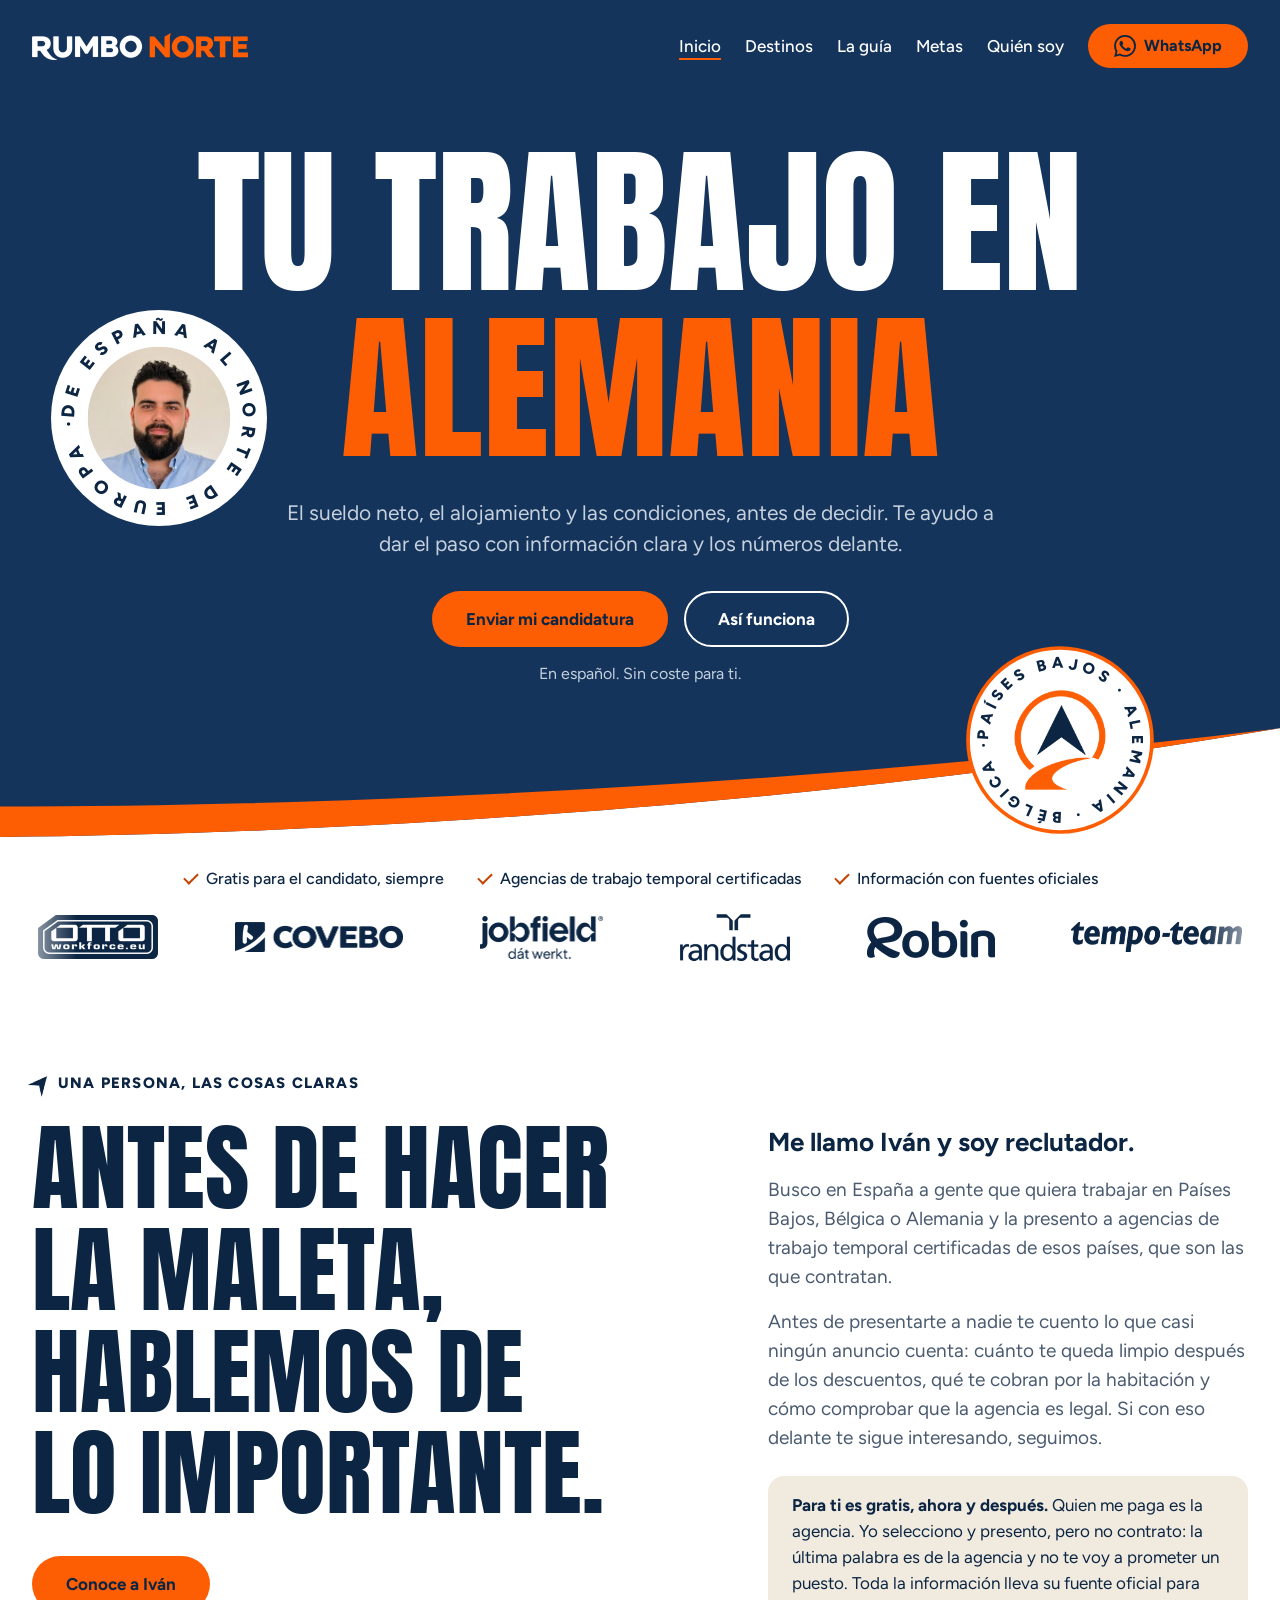
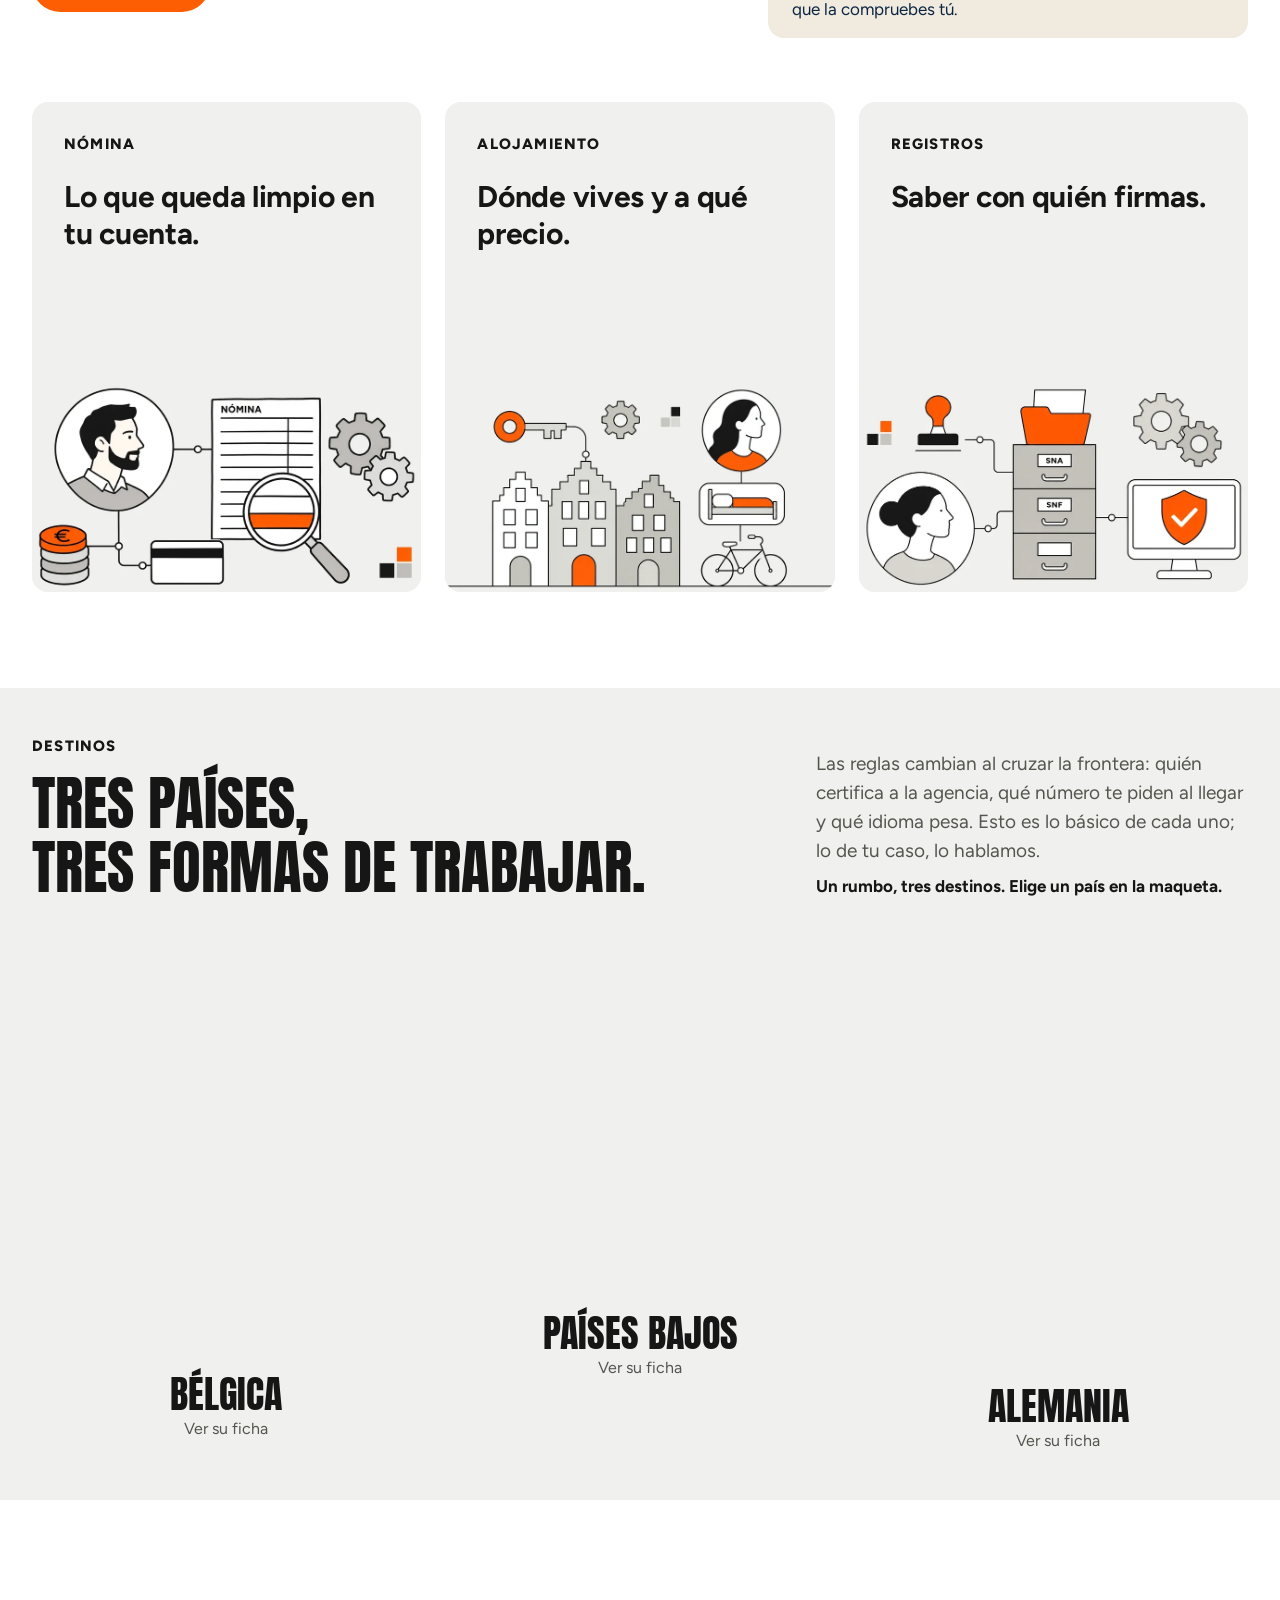
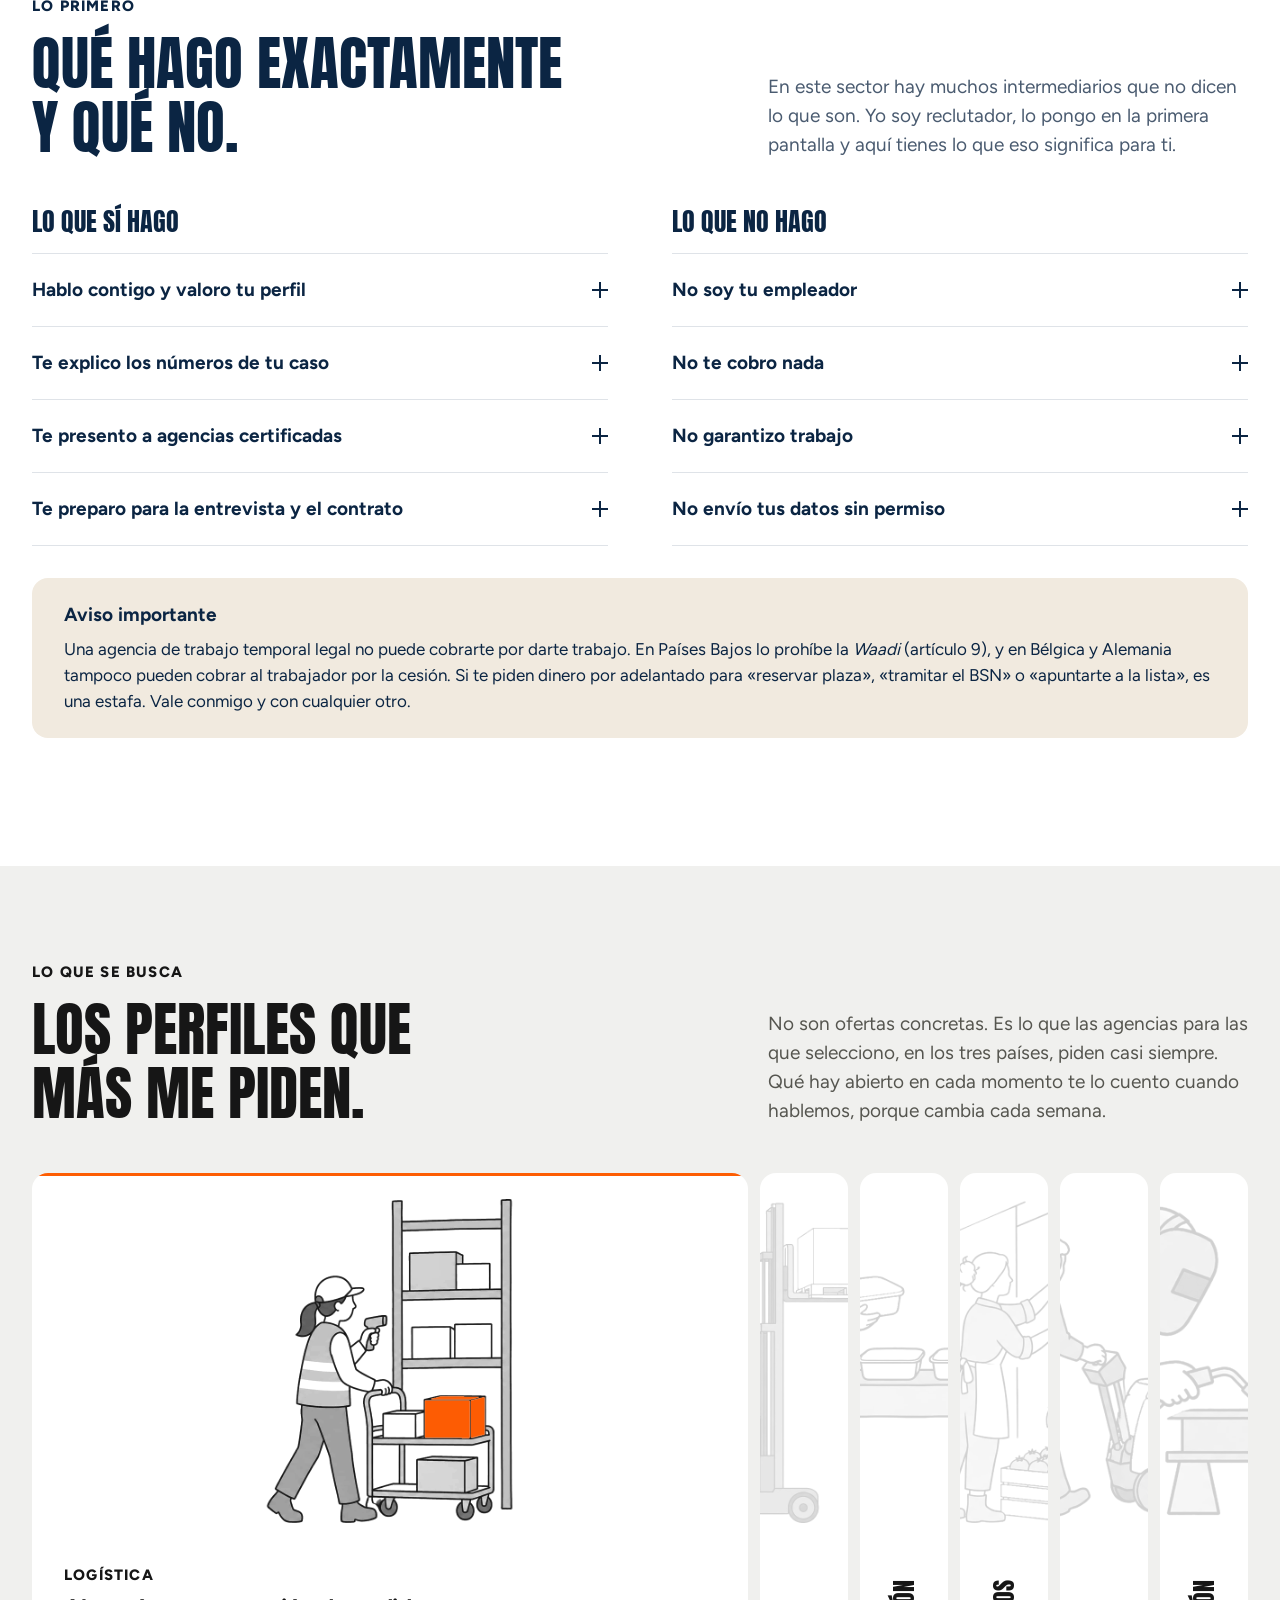
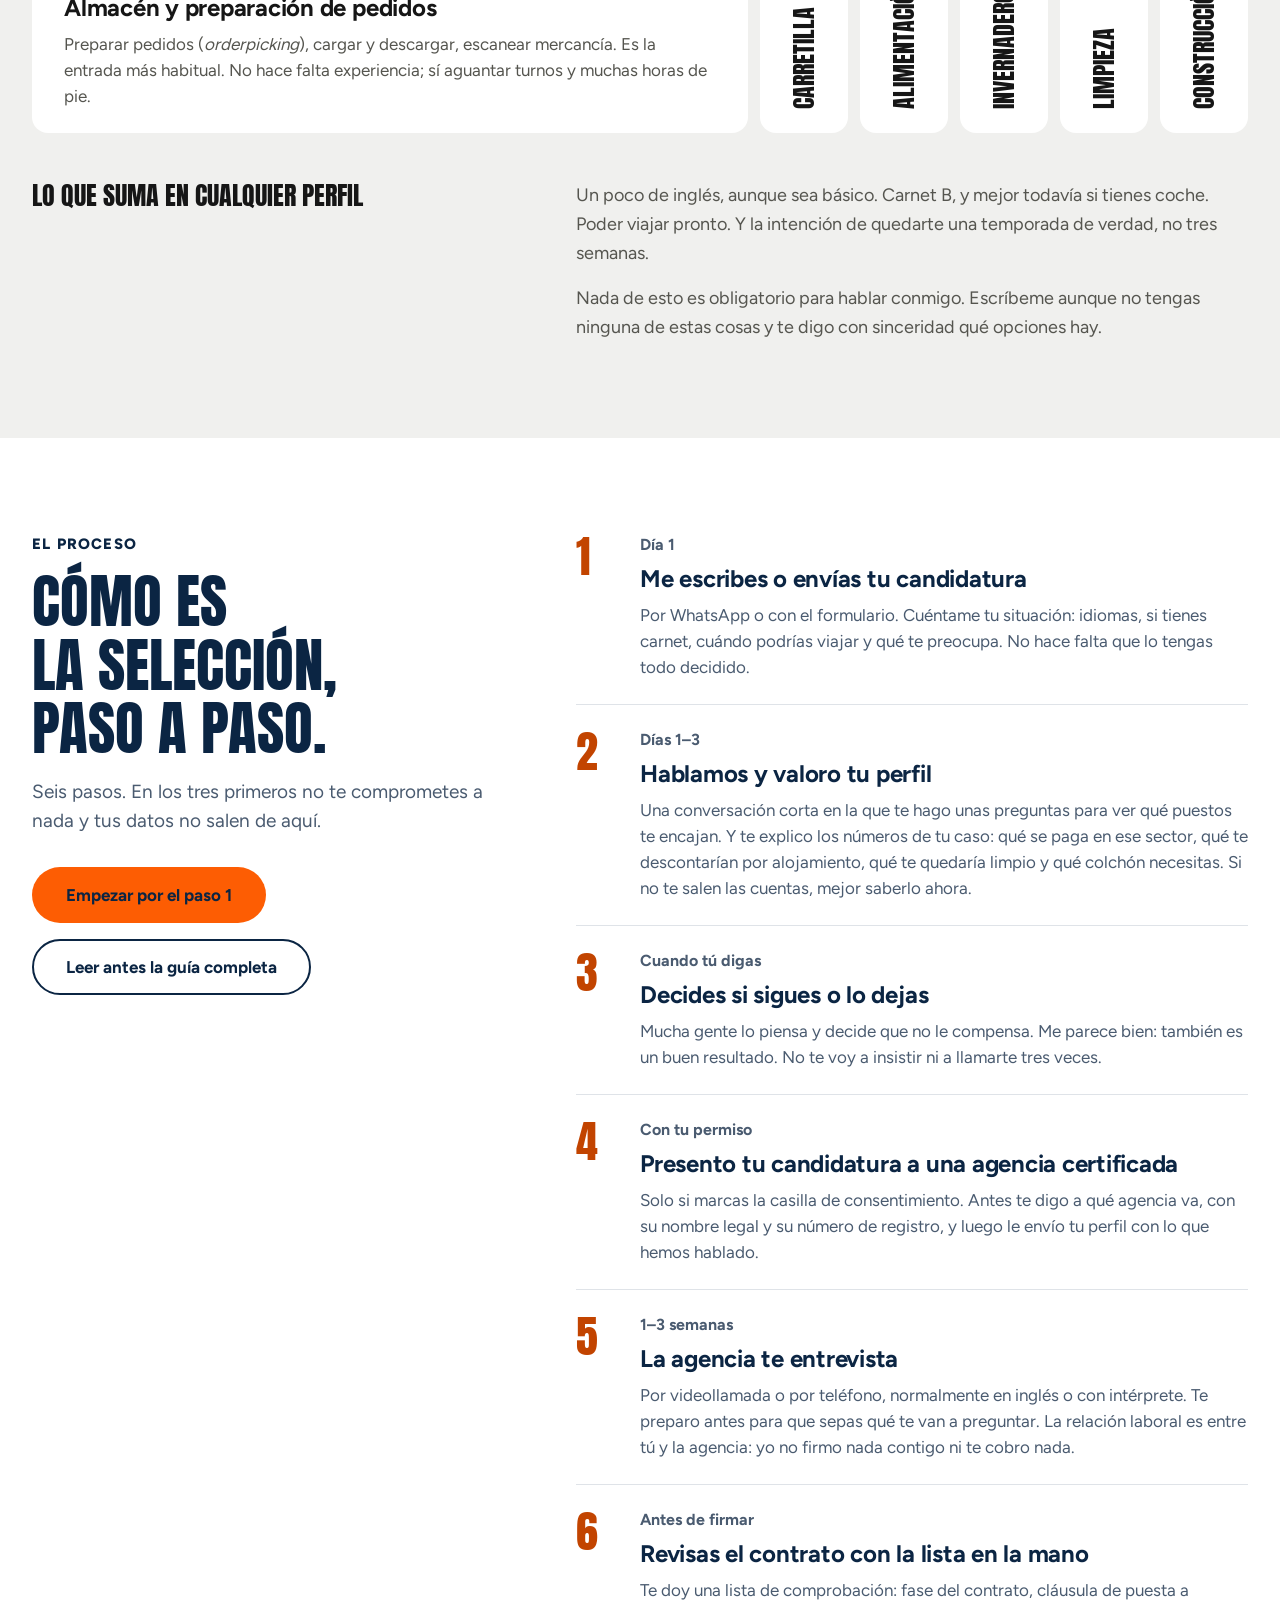
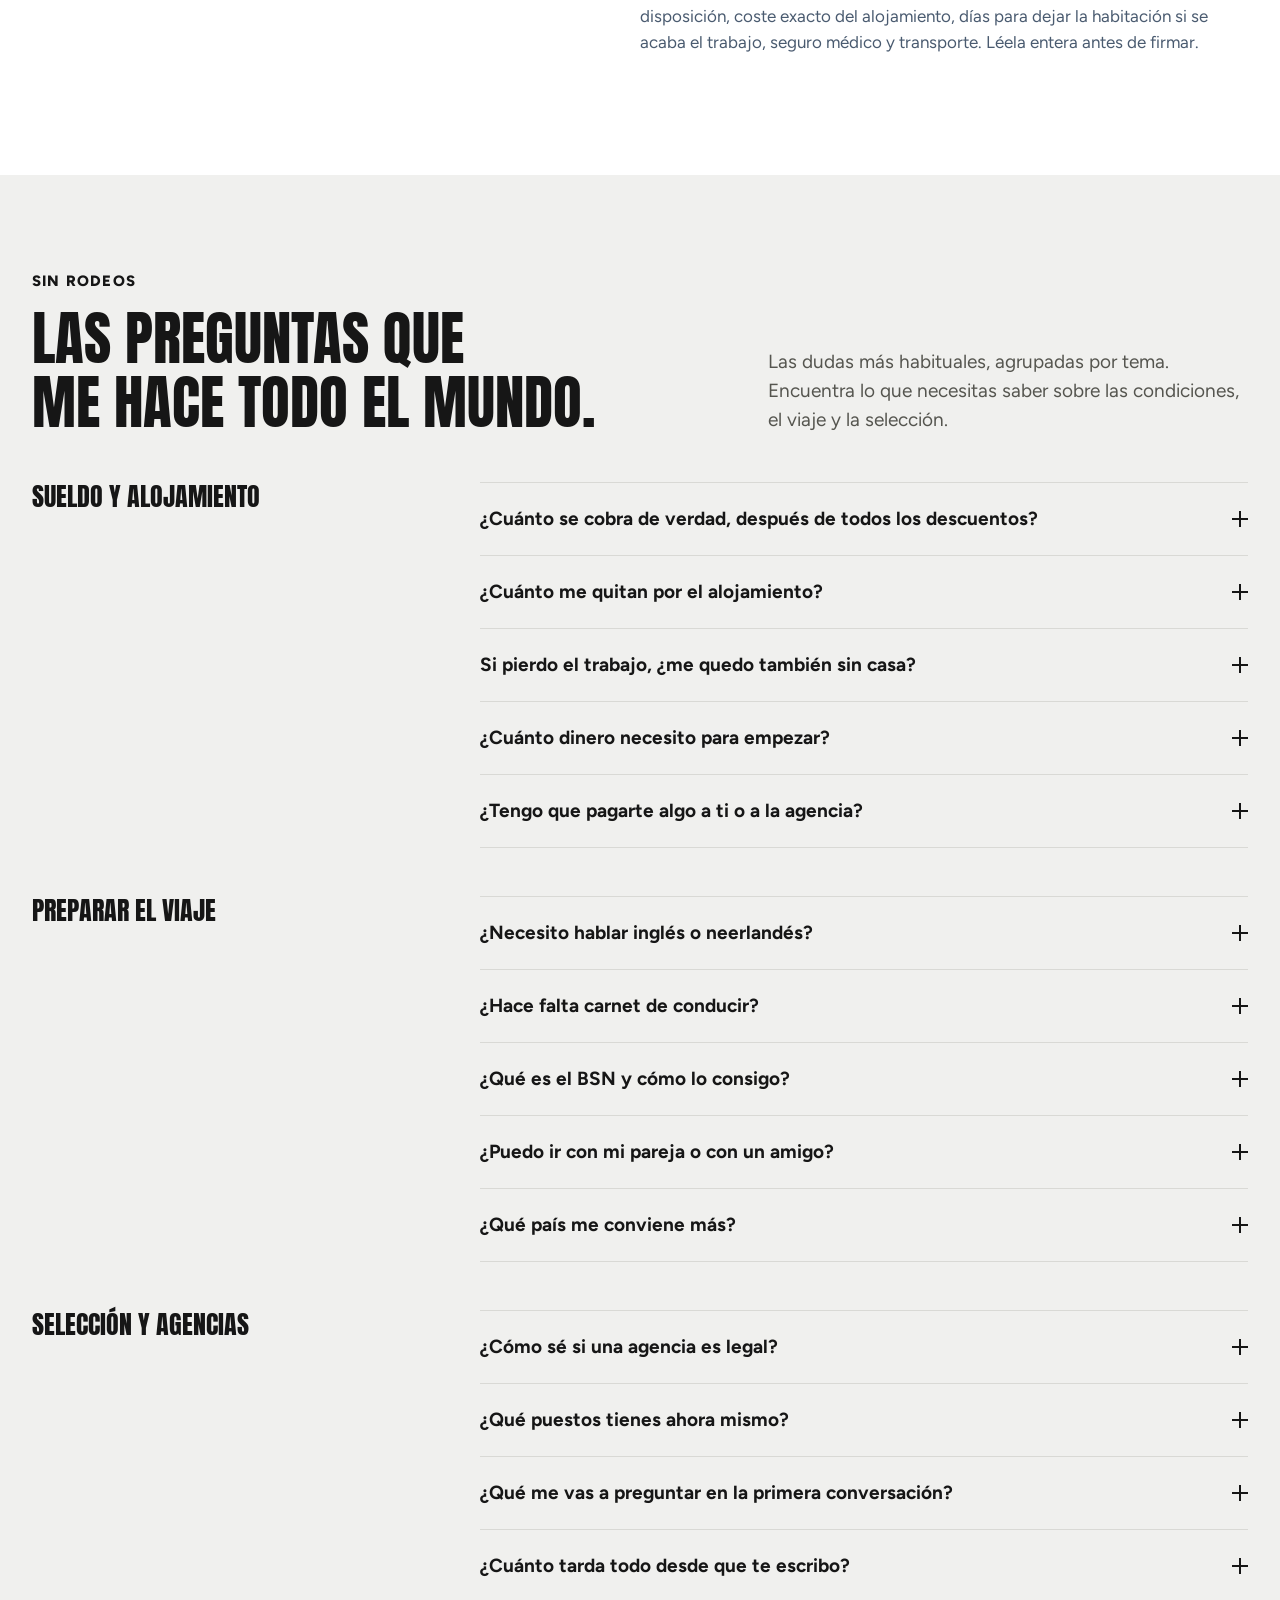
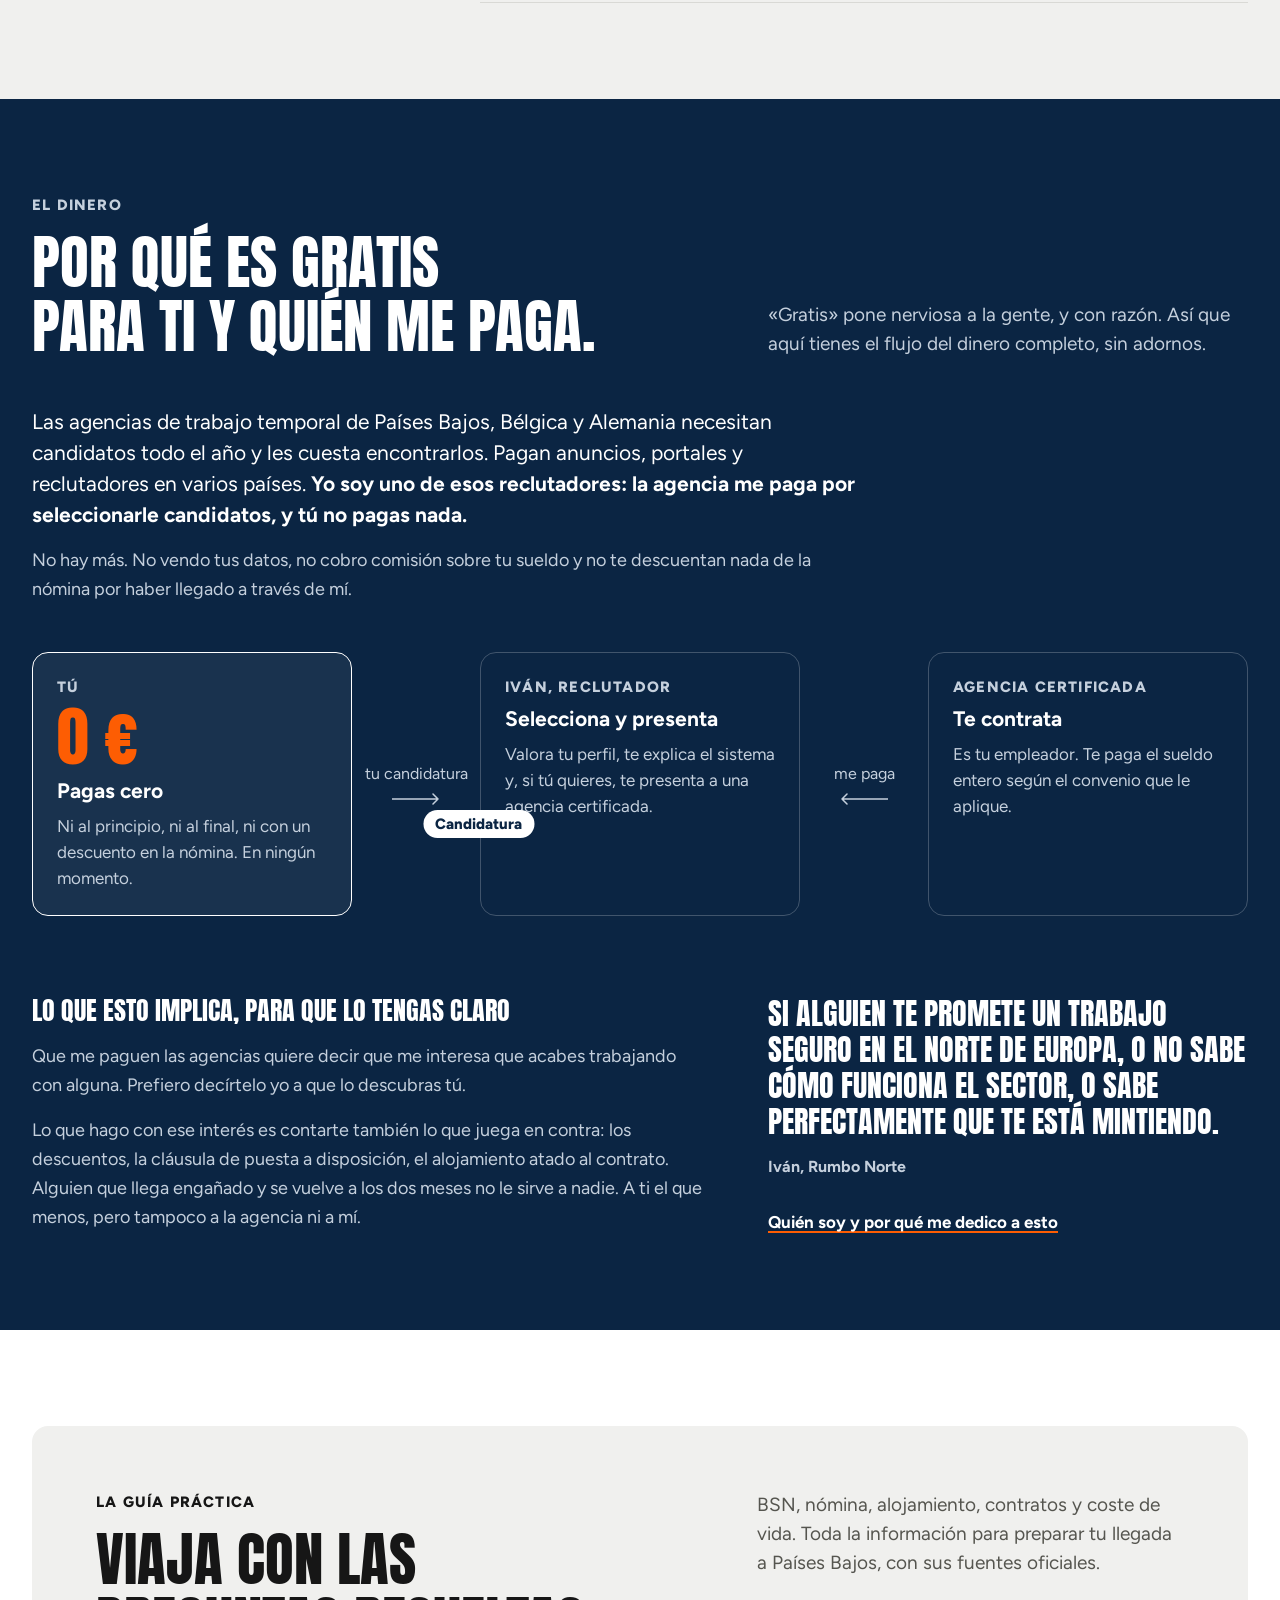
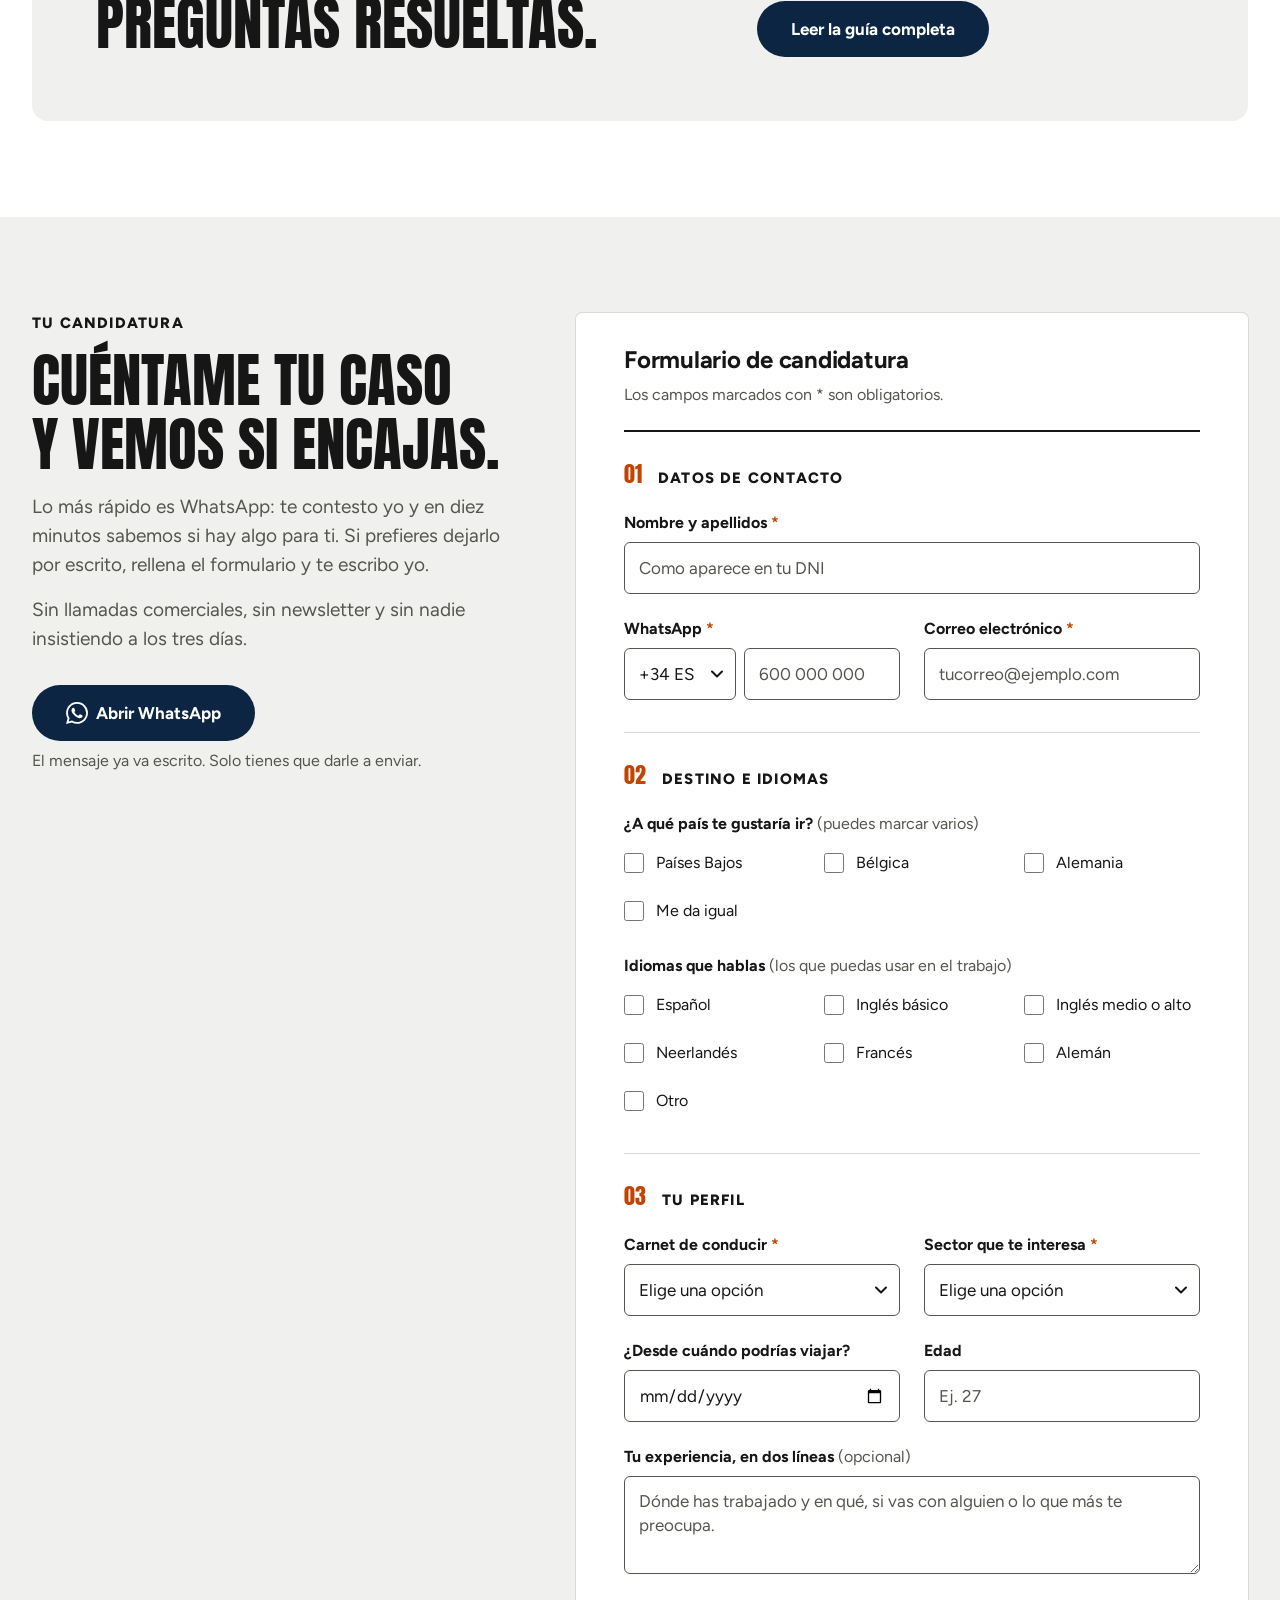
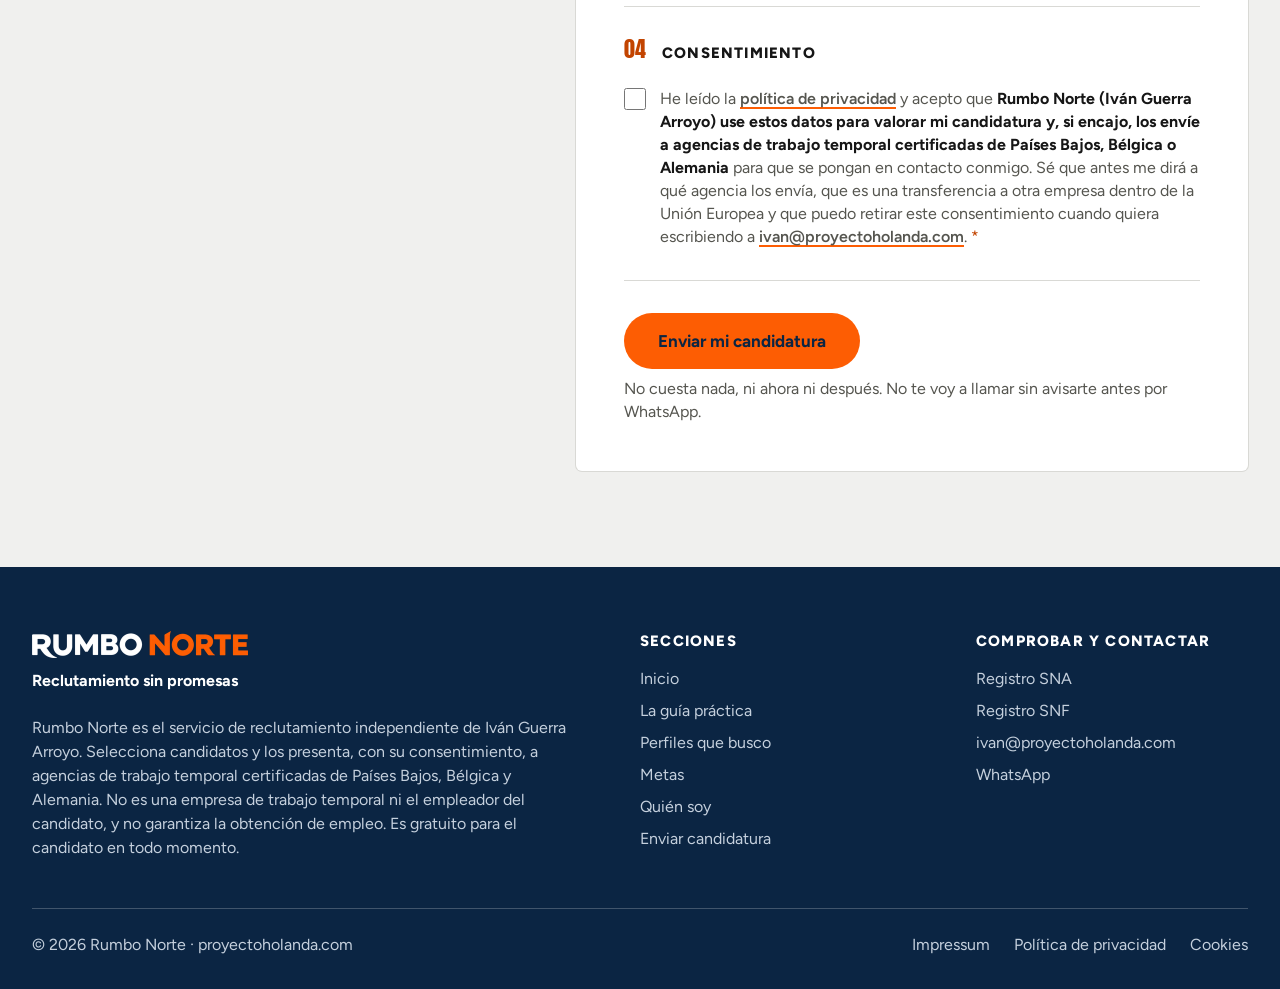
==== web/index.html @ bba61a55 "Primera versión de la web de Rumbo Norte Web estática con React sin compilador, maqueta 3D de los pa" ====
<!doctype html>
<html lang="es">
<head>
<meta charset="utf-8">
<meta name="viewport" content="width=device-width, initial-scale=1">
<title>Rumbo Norte</title>
<link rel="icon" href="assets/logos/favicon.png" type="image/png">
<link rel="stylesheet" href="css/fuentes.css">
<link rel="stylesheet" href="css/tokens.css">
<link rel="stylesheet" href="css/bundle.css">
<link rel="stylesheet" href="css/site.css">
</head>
<body>
<div id="root"></div>
<script type="importmap">{"imports":{"three":"./lib/three/three.module.min.js"}}</script>
<script src="lib/react.js"></script>
<script src="lib/react-dom.js"></script>
<script src="js/config.js"></script>
<script src="js/bundle.js"></script>
<script src="js/contenido/paginas.js"></script>
<script src="js/contenido/comun.js"></script>
<script src="js/contenido/trabajos.js"></script>
<script src="js/contenido/inicio.js"></script>
<script src="js/contenido/guia.js"></script>
<script src="js/contenido/metas.js"></script>
<script src="js/contenido/quien.js"></script>
<script src="js/contenido/legal.js"></script>
<script src="js/app.js"></script>
</body>
</html>
---- web/css/fuentes.css ----
/* Tipografías alojadas en la propia web: Anton y Figtree. */
@font-face { font-family: Anton; font-style: normal; font-weight: 400; font-display: swap; src: url(../assets/fuentes/anton-latin.woff2) format("woff2"); unicode-range: U+0000-00FF, U+0131, U+0152-0153, U+02BB-02BC, U+02C6, U+02DA, U+02DC, U+2000-206F, U+20AC, U+2122, U+2191, U+2193, U+2212, U+2215, U+FEFF, U+FFFD; }
@font-face { font-family: Anton; font-style: normal; font-weight: 400; font-display: swap; src: url(../assets/fuentes/anton-latin-ext.woff2) format("woff2"); unicode-range: U+0100-02BA, U+02BD-02C5, U+02C7-02CC, U+02CE-02D7, U+02DD-02FF, U+1E00-1E9F, U+1EF2-1EFF, U+2020, U+20A0-20AB, U+20AD-20C0, U+2113, U+2C60-2C7F, U+A720-A7FF; }
@font-face { font-family: Figtree; font-style: normal; font-weight: 300 900; font-display: swap; src: url(../assets/fuentes/figtree-latin.woff2) format("woff2"); unicode-range: U+0000-00FF, U+0131, U+0152-0153, U+02BB-02BC, U+02C6, U+02DA, U+02DC, U+2000-206F, U+20AC, U+2122, U+2191, U+2193, U+2212, U+2215, U+FEFF, U+FFFD; }
@font-face { font-family: Figtree; font-style: normal; font-weight: 300 900; font-display: swap; src: url(../assets/fuentes/figtree-latin-ext.woff2) format("woff2"); unicode-range: U+0100-02BA, U+02BD-02C5, U+02C7-02CC, U+02CE-02D7, U+02DD-02FF, U+1E00-1E9F, U+1EF2-1EFF, U+2020, U+20A0-20AB, U+20AD-20C0, U+2113, U+2C60-2C7F, U+A720-A7FF; }
---- web/css/tokens.css ----
/* Rumbo Norte — generated from tokens.json */
:root {
  --navy: #0b2543;
  --navy-raised: #15345c;
  --orange: #fd5d03;
  --orange-deep: #c24400;
  --surface: #ffffff;
  --surface-tint: #fff4ec;
  --sand-soft: #f1eadf;
  --sage-soft: #e6ebe1;
  --mist-soft: #e4ebf0;
  --stone-soft: #f0f0ee;
  --charcoal: #161616;
  --charcoal-muted: #55554f;
  --ink: var(--navy);
  --ink-muted: #4a5b70;
  --line: #dfe3e8;
  --line-soft: #d9d9d5;
  --on-navy: #ffffff;
  --on-navy-muted: #c5d0dd;
  --on-orange: var(--navy);
  --space-2: 8px;
  --space-4: 16px;
  --space-6: 24px;
  --space-8: 32px;
  --space-12: 48px;
  --space-16: 64px;
  --radius-sm: 6px;
  --radius-md: 16px;
  --radius-pill: 999px;
  --font-display: Anton, Impact, "Arial Narrow", sans-serif;
  --font-sans: Figtree, system-ui, -apple-system, "Segoe UI", sans-serif;
}
---- web/css/bundle.css ----
body { margin: 0; font-family: var(--font-sans); background: var(--surface); color: var(--ink); -webkit-font-smoothing: antialiased; }

/* Button */
.rn-btn { display: inline-flex; align-items: center; justify-content: center; box-sizing: border-box; min-height: 56px; padding: 0 var(--space-8); border: 2px solid transparent; border-radius: var(--radius-pill); font-family: var(--font-sans); font-size: 17px; line-height: 24px; font-weight: 700; text-decoration: none; cursor: pointer; transition: background-color .15s ease, color .15s ease, transform .15s ease; }
.rn-btn:hover { transform: translateY(-2px); }
.rn-btn:focus-visible { outline: 3px solid var(--ink); outline-offset: 3px; }
.rn-btn-primary { background: var(--orange); color: var(--on-orange); }
.rn-btn-solid { background: var(--navy); color: var(--on-navy); }
.rn-btn-solid:hover { background: var(--navy-raised); }
.rn-btn-outline { background: transparent; border-color: var(--on-navy); color: var(--on-navy); }
.rn-btn-outline:hover { background: var(--on-navy); color: var(--navy); }
.rn-btn-line { background: transparent; border-color: currentColor; color: inherit; }
.rn-btn[disabled] { opacity: .6; cursor: default; }
.rn-btn-sm { min-height: 44px; padding: 0 var(--space-6); font-size: 16px; }
.rn-on-navy .rn-btn:focus-visible { outline-color: var(--on-navy); }
.rn-btn-icon { flex: none; width: 22px; height: 22px; margin-right: var(--space-2); fill: currentColor; }

/* Sticker */
.rn-sticker { display: block; width: var(--rn-sticker-size, 152px); height: var(--rn-sticker-size, 152px); }
.rn-sticker svg { display: block; width: 100%; height: 100%; overflow: visible; }
.rn-sticker-disc { fill: var(--surface); }
.rn-sticker-orange .rn-sticker-disc { fill: var(--orange); }
.rn-sticker-text { fill: var(--navy); font-family: var(--font-sans); font-size: 17px; font-weight: 800; text-transform: uppercase; }
.rn-sticker-ring { transform-origin: 100px 100px; animation: rn-spin 28s linear infinite; }
@keyframes rn-spin { to { transform: rotate(360deg); } }

/* Header */
.rn-header { position: relative; z-index: 3; display: flex; align-items: center; justify-content: space-between; gap: var(--space-6); max-width: 1280px; margin: 0 auto; padding: var(--space-6) var(--space-8); box-sizing: border-box; }
.rn-header-logo { display: block; border-radius: var(--radius-sm); }
.rn-header-logo img { display: block; width: 216px; height: auto; }
.rn-header-logo:focus-visible, .rn-header-link:focus-visible { outline: 3px solid var(--on-navy); outline-offset: 4px; }
.rn-header-nav { display: flex; align-items: center; gap: var(--space-6); margin-left: auto; }
.rn-header-link { color: var(--on-navy); font-size: 17px; line-height: 24px; font-weight: 500; text-decoration: none; border-radius: var(--radius-sm); }
.rn-header-icon { display: none; flex: none; align-items: center; justify-content: center; width: 44px; height: 44px; margin-left: auto; border-radius: var(--radius-pill); background: var(--orange); color: var(--on-orange); }
.rn-header-icon svg { width: 24px; height: 24px; fill: currentColor; }
.rn-header-icon:focus-visible { outline: 3px solid var(--on-navy); outline-offset: 3px; }
.rn-header-burger { display: none; flex: none; flex-direction: column; justify-content: center; gap: var(--space-2); width: 44px; height: 44px; padding: 0 6px; border: 0; border-radius: var(--radius-sm); background: transparent; cursor: pointer; }
.rn-header-burger span { display: block; height: 4px; background: var(--orange); }
.rn-header-burger:focus-visible { outline: 3px solid var(--on-navy); outline-offset: 2px; }
.rn-header-menu { position: absolute; top: 100%; left: var(--space-4); right: var(--space-4); display: flex; flex-direction: column; padding: var(--space-4); border-radius: var(--radius-md); background: var(--navy); }
.rn-header-menu a:not(.rn-btn) { padding: var(--space-4) var(--space-2); color: var(--on-navy); font-size: 19px; line-height: 24px; font-weight: 700; text-decoration: none; border-radius: var(--radius-sm); }
.rn-header-menu a:not(.rn-btn):focus-visible { outline: 3px solid var(--on-navy); outline-offset: -3px; }
.rn-header-menu .rn-btn { margin-top: var(--space-2); }
.rn-header-link[aria-current] { text-decoration: underline; text-underline-offset: 6px; text-decoration-thickness: 2px; text-decoration-color: var(--orange); }
.rn-skip { position: absolute; left: var(--space-4); top: var(--space-2); z-index: 5; padding: var(--space-2) var(--space-4); border-radius: var(--radius-sm); background: var(--surface); color: var(--ink); font-size: 17px; font-weight: 700; text-decoration: none; transform: translateY(-300%); }
.rn-skip:focus { transform: none; }
.rn-header-link:hover { text-decoration: underline; text-underline-offset: 6px; text-decoration-thickness: 2px; text-decoration-color: var(--orange); }

/* Hero */
.rn-hero { container-type: inline-size; background: var(--surface); }
.rn-hero-field { position: relative; overflow-x: clip; background: var(--navy-raised); color: var(--on-navy); }
.rn-hero-field::after { content: ""; position: absolute; left: 0; right: 0; bottom: -1px; height: 3px; background: var(--surface); }
.rn-hero-body { position: relative; max-width: 1280px; margin: 0 auto; padding: var(--space-12) var(--space-8) var(--space-4); box-sizing: border-box; text-align: center; }
.rn-hero-title { margin: 0; font-family: var(--font-display); font-size: min(160px, 12.5cqi); line-height: 1.04; font-weight: 400; text-transform: uppercase; color: var(--on-navy); }
.rn-hero-line { display: block; white-space: nowrap; }
.rn-hero-word { height: 1.04em; color: var(--orange); }
.rn-hero-word > span { font-size: min(1em, calc(50cqi / (var(--rn-letters) * .43))); }
.rn-hero-lead-end-next { display: none; color: var(--on-navy); }
.rn-hero-country { display: inline-block; animation: rn-flip .42s cubic-bezier(.2, .8, .2, 1) both; }
@keyframes rn-flip { from { opacity: 0; transform: translateY(.22em); } to { opacity: 1; transform: none; } }
.rn-hero-person { display: none; }
.rn-hero-sub { max-width: 34em; margin: var(--space-6) auto 0; font-size: 21px; line-height: 31px; color: var(--on-navy-muted); }
.rn-hero-cta { display: flex; flex-wrap: wrap; justify-content: center; gap: var(--space-4); margin-top: var(--space-8); }
.rn-hero-note { margin: var(--space-4) 0 0; font-size: 16px; line-height: 22px; color: var(--on-navy-muted); }
.rn-hero-promises { display: flex; flex-wrap: wrap; justify-content: center; gap: var(--space-2) var(--space-8); margin: 0 auto; padding: var(--space-6) var(--space-8) 0; list-style: none; font-size: 16px; line-height: 22px; font-weight: 500; color: var(--ink); }
.rn-hero-promises li { position: relative; padding-left: 24px; }
.rn-hero-promises li::before { content: ""; position: absolute; left: 2px; top: 5px; width: 12px; height: 6px; border-left: 2px solid var(--orange-deep); border-bottom: 2px solid var(--orange-deep); transform: rotate(-45deg); }
.rn-hero-sticker-a { position: absolute; left: max(var(--space-8), calc(50% - 46cqi)); top: calc(var(--space-12) + min(160px, 12.5cqi) * 1.06); --rn-sticker-size: min(216px, 16.9cqi); }
.rn-hero-sticker-b { position: absolute; z-index: 2; right: max(var(--space-8), calc(50% - 40cqi)); bottom: 1cqi; --rn-sticker-size: min(184px, 14.4cqi); }
.rn-hero-sticker-b .rn-sticker-disc { stroke: var(--orange); stroke-width: 4px; }
.rn-hero-curve { display: block; width: 100%; height: clamp(72px, 10cqi, 136px); margin-top: var(--space-4); margin-bottom: -1px; }
.rn-hero-curve-ground { fill: var(--surface); }
.rn-hero-curve-road { fill: var(--orange); }

.rn-hero .rn-logostrip { position: relative; }

/* LogoStrip */
.rn-logostrip { overflow: hidden; padding: var(--space-6) 0 var(--space-12); -webkit-mask-image: linear-gradient(to right, transparent, #000 6%, #000 94%, transparent); mask-image: linear-gradient(to right, transparent, #000 6%, #000 94%, transparent); }
.rn-logostrip-track { display: flex; width: max-content; animation: rn-slide 48s linear infinite; }
.rn-logostrip:hover .rn-logostrip-track { animation-play-state: paused; }
.rn-logostrip-set { flex: none; display: flex; align-items: center; justify-content: space-around; gap: var(--space-16); box-sizing: border-box; min-width: 100cqi; margin: 0; padding: 0 calc(var(--space-16) / 2); list-style: none; }
.rn-logostrip-set img { display: block; width: auto; }
@keyframes rn-slide { to { transform: translateX(-50%); } }

/* TopicCards */
.rn-topics { container-type: inline-size; }
.rn-topics-inner { max-width: 1280px; margin: 0 auto; padding: 0 var(--space-8) calc(var(--space-16) * 1.5); box-sizing: border-box; }
.rn-topics-list { display: grid; grid-template-columns: repeat(3, 1fr); gap: var(--space-6); margin: 0; padding: 0; list-style: none; }
.rn-card { position: relative; display: flex; flex-direction: column; overflow: hidden; min-height: 490px; border-radius: var(--radius-md); background: var(--stone-soft); color: var(--charcoal); }
.rn-card-head { padding: var(--space-8) var(--space-8) 0; }
.rn-card-eyebrow { margin: 0 0 var(--space-6); font-size: 15px; line-height: 20px; font-weight: 800; letter-spacing: .08em; text-transform: uppercase; }
.rn-card-title { margin: 0; font-size: 30px; line-height: 37px; font-weight: 700; letter-spacing: -.01em; }
.rn-card-stage { position: relative; flex: 1; min-height: 0; }
.rn-card-art { position: absolute; left: 0; right: 0; bottom: 0; transition: transform .34s cubic-bezier(.65, 0, .2, 1), opacity .3s ease; }
.rn-card-art img { display: block; width: 100%; height: auto; }
.rn-card-more { position: absolute; inset: var(--space-6) var(--space-8) var(--space-8); display: flex; flex-direction: column; opacity: 0; transform: translateX(56px); transition: transform .34s cubic-bezier(.65, 0, .2, 1), opacity .24s ease; }
.rn-card.is-open .rn-card-art, .rn-card:has(.rn-card-link:focus-visible) .rn-card-art { transform: translateX(-100%); opacity: 0; }
.rn-card.is-open .rn-card-more, .rn-card:has(.rn-card-link:focus-visible) .rn-card-more { transform: none; opacity: 1; }
@media (hover: hover) {
  .rn-card:hover .rn-card-art { transform: translateX(-100%); opacity: 0; }
  .rn-card:hover .rn-card-more { transform: none; opacity: 1; }
}
.rn-card-figure { margin: 0; font-family: var(--font-display); font-size: min(52px, 4.4cqi); line-height: 1.1; white-space: nowrap; }
.rn-card-unit { margin: var(--space-2) 0 0; font-size: 16px; line-height: 22px; color: var(--charcoal-muted); }
.rn-card-text { margin: var(--space-6) 0 0; font-size: 18px; line-height: 27px; }
.rn-card-link { margin-top: auto; align-self: flex-end; display: inline-flex; align-items: center; gap: var(--space-2); border-radius: var(--radius-sm); color: var(--charcoal); font-size: 18px; line-height: 26px; font-weight: 700; text-decoration: none; }
.rn-card-link svg { width: 14px; height: 14px; fill: none; stroke: currentColor; stroke-width: 2.4; stroke-linecap: round; stroke-linejoin: round; }
.rn-card-link-text { position: relative; padding-bottom: 3px; }
.rn-card-link-text::after { content: ""; position: absolute; left: 0; right: 0; bottom: 0; height: 2px; background: var(--orange); transform: scaleX(0); transform-origin: left; transition: transform .3s cubic-bezier(.65, 0, .2, 1); }
.rn-card-link:hover .rn-card-link-text::after, .rn-card-link:focus-visible .rn-card-link-text::after { transform: scaleX(1); }
.rn-card-link:focus-visible { outline: 3px solid var(--charcoal); outline-offset: 4px; }
.rn-card-toggle { display: none; position: absolute; z-index: 1; top: var(--space-4); right: var(--space-4); width: 44px; height: 44px; padding: 0; border: 2px solid var(--charcoal); border-radius: var(--radius-pill); background: transparent; cursor: pointer; transition: transform .25s ease; }
.rn-card-toggle::before, .rn-card-toggle::after { content: ""; position: absolute; top: 50%; left: 50%; width: 16px; height: 2px; margin: -1px 0 0 -8px; background: var(--charcoal); }
.rn-card-toggle::after { transform: rotate(90deg); }
.rn-card.is-open .rn-card-toggle { transform: rotate(45deg); }
.rn-card-toggle:focus-visible { outline: 3px solid var(--charcoal); outline-offset: 2px; }
@media (hover: none) {
  .rn-card-toggle { display: block; }
  .rn-card-head { padding-right: calc(var(--space-16) + var(--space-2)); }
}

/* KeyFacts */
.rn-facts { container-type: inline-size; }
.rn-facts-inner { max-width: 1280px; margin: 0 auto; padding: var(--space-16) var(--space-8); box-sizing: border-box; }
.rn-facts-head { display: grid; grid-template-columns: 7fr 5fr; column-gap: var(--space-16); align-items: start; }
.rn-facts-intro { padding-top: calc(20px + var(--space-8)); }
.rn-facts-eyebrow { display: flex; align-items: center; gap: var(--space-2); margin: 0 0 var(--space-6); font-size: 15px; line-height: 20px; font-weight: 800; letter-spacing: .08em; text-transform: uppercase; color: var(--ink); }
.rn-facts-eyebrow img { width: 18px; height: auto; transform: rotate(40deg); }
.rn-facts-title { margin: 0; font-family: var(--font-display); font-size: min(96px, 7.6cqi); line-height: 1.06; font-weight: 400; text-transform: uppercase; color: var(--ink); }
.rn-facts-line { display: block; white-space: nowrap; }
.rn-facts-cta { margin-top: var(--space-8); }
.rn-facts-hello { margin: 0 0 var(--space-4); font-size: 26px; line-height: 34px; font-weight: 700; color: var(--ink); }
.rn-facts-text { margin: 0 0 var(--space-4); font-size: 19px; line-height: 29px; color: var(--ink-muted); }
.rn-facts-note { margin: var(--space-6) 0 0; padding: var(--space-4) var(--space-6); border-radius: var(--radius-md); background: var(--sand-soft); font-size: 17px; line-height: 26px; color: var(--ink); }

/* Section */
.rn-section { --rn-muted: var(--ink-muted); --rn-strong: var(--ink); --rn-rule: var(--line); container-type: inline-size; color: var(--ink); }
.rn-section-stone { --rn-muted: var(--charcoal-muted); --rn-strong: var(--charcoal); --rn-rule: var(--line-soft); background: var(--stone-soft); color: var(--charcoal); }
.rn-section-inner { max-width: 1280px; margin: 0 auto; padding: calc(var(--space-16) * 1.5) var(--space-8); box-sizing: border-box; }
.rn-section:not(.rn-section-stone, .rn-money) + .rn-section:not(.rn-section-stone, .rn-money) > .rn-section-inner { padding-top: 0; }
.rn-head { display: grid; grid-template-columns: 7fr 5fr; column-gap: var(--space-16); align-items: end; margin-bottom: var(--space-12); }
.rn-eyebrow { margin: 0 0 var(--space-4); font-size: 15px; line-height: 20px; font-weight: 800; letter-spacing: .08em; text-transform: uppercase; }
.rn-on-navy .rn-eyebrow { color: var(--on-navy-muted); }
.rn-title { margin: 0; font-family: var(--font-display); font-size: min(60px, 4.6cqi); line-height: 1.08; font-weight: 400; text-transform: uppercase; text-wrap: balance; }
.rn-title span { display: block; }
.rn-lead { margin: 0; font-size: 19px; line-height: 29px; color: var(--rn-muted); }
.rn-subtitle { margin: 0 0 var(--space-4); font-family: var(--font-display); font-size: 26px; line-height: 1.15; font-weight: 400; text-transform: uppercase; }
.rn-fine { margin: var(--space-2) 0 0; font-size: 16px; line-height: 23px; color: var(--rn-muted); }
.rn-actions { display: flex; flex-wrap: wrap; gap: var(--space-4); margin-top: var(--space-8); }
.rn-accent { color: var(--orange); }

/* Prose */
.rn-prose { font-size: 18px; line-height: 29px; color: var(--rn-muted); }
.rn-prose > :first-child { margin-top: 0; }
.rn-prose > :last-child { margin-bottom: 0; }
.rn-prose p { margin: 0 0 var(--space-4); }
.rn-prose strong, .rn-note strong { color: var(--rn-strong); font-weight: 700; }
.rn-prose a:not(.rn-btn), .rn-note a, .rn-fine a, .rn-consent a, .rn-field-error a { color: inherit; font-weight: 600; text-decoration: underline; text-decoration-color: var(--orange); text-decoration-thickness: 2px; text-underline-offset: 3px; }
.rn-prose h2, .rn-prose h3 { margin: var(--space-12) 0 var(--space-4); font-size: 24px; line-height: 31px; font-weight: 700; letter-spacing: -.01em; color: var(--rn-strong); }
.rn-prose h4 { margin: var(--space-8) 0 var(--space-2); font-size: 19px; line-height: 26px; font-weight: 700; color: var(--rn-strong); }
.rn-prose ul, .rn-prose ol { margin: 0 0 var(--space-6); padding: 0; list-style: none; }
.rn-prose li { position: relative; margin-bottom: var(--space-2); padding-left: var(--space-6); }
.rn-prose ul > li::before { content: ""; position: absolute; left: 0; top: 13px; width: 12px; height: 2px; background: var(--orange); }
.rn-prose ol { counter-reset: rn-step; }
.rn-prose ol > li { padding-left: var(--space-8); counter-increment: rn-step; }
.rn-prose ol > li::before { content: counter(rn-step); position: absolute; left: 0; top: 0; font-family: var(--font-display); font-size: 21px; color: var(--orange-deep); }
.rn-prose .rn-lede, .rn-lede { font-size: 21px; line-height: 31px; color: var(--rn-strong); }
.rn-note { margin: var(--space-8) 0; padding: var(--space-6) var(--space-8); border-radius: var(--radius-md); font-size: 17px; line-height: 26px; }
.rn-note p { margin: 0 0 var(--space-2); }
.rn-note > :last-child { margin-bottom: 0; }
.rn-note ul { margin: 0; padding: 0; list-style: none; }
.rn-note li { position: relative; margin-bottom: var(--space-2); padding-left: var(--space-6); }
.rn-note ul > li::before { content: ""; position: absolute; left: 0; top: 12px; width: 12px; height: 2px; background: var(--orange-deep); }
.rn-note .rn-note-title { margin-bottom: var(--space-2); font-size: 19px; line-height: 26px; font-weight: 700; color: var(--rn-strong); }
.rn-note-sand { --rn-strong: var(--ink); background: var(--sand-soft); color: var(--ink); }
.rn-note-stone { --rn-strong: var(--charcoal); background: var(--stone-soft); color: var(--charcoal-muted); }
.rn-section-stone .rn-note-stone { background: var(--surface); }
.rn-note-ink { --rn-strong: var(--on-navy); background: var(--navy); color: var(--on-navy-muted); }
.rn-note-ink ul > li::before { background: var(--orange); }
.rn-table-box { margin: var(--space-6) 0 var(--space-8); }
.rn-table { width: 100%; border-collapse: collapse; font-size: 17px; line-height: 25px; color: var(--rn-muted); }
.rn-table caption { padding-bottom: var(--space-2); font-size: 15px; line-height: 20px; font-weight: 800; letter-spacing: .08em; text-align: left; text-transform: uppercase; color: var(--rn-strong); }
.rn-table th, .rn-table td { padding: 12px var(--space-4) 12px 0; border-top: 1px solid var(--rn-rule); font-weight: 400; text-align: left; vertical-align: top; }
.rn-table thead th { border-top: 0; font-size: 16px; line-height: 22px; font-weight: 700; color: var(--rn-muted); }
.rn-table tbody th { min-width: 5.5em; font-weight: 700; color: var(--rn-strong); }
.rn-table small { display: block; font-size: 16px; line-height: 22px; font-weight: 400; color: var(--rn-muted); }
.rn-table .is-num { padding-right: 0; text-align: right; white-space: nowrap; font-variant-numeric: tabular-nums; }
.rn-table .is-sub > * { font-weight: 700; color: var(--rn-strong); }
.rn-table .is-total > * { border-top: 2px solid var(--rn-strong); font-weight: 800; color: var(--rn-strong); }
.rn-prose .rn-stats { display: grid; grid-template-columns: repeat(3, 1fr); gap: var(--space-6); margin: var(--space-6) 0 var(--space-8); }
.rn-prose .rn-stats li { margin: 0; padding: var(--space-4) 0 0; border-top: 2px solid var(--rn-strong); }
.rn-prose .rn-stats li::before { content: none; }
.rn-stats-value { display: block; font-family: var(--font-display); font-size: 30px; line-height: 1.15; color: var(--rn-strong); }
.rn-stats-label { display: block; margin-top: var(--space-2); font-size: 16px; line-height: 23px; }
.rn-pull { margin: var(--space-8) 0; font-family: var(--font-display); font-size: 34px; line-height: 1.2; text-transform: uppercase; color: var(--rn-strong); }
.rn-prose .rn-pull p, .rn-pull p { margin: 0; }
.rn-pull cite { display: block; margin-top: var(--space-4); font-family: var(--font-sans); font-size: 16px; line-height: 22px; font-style: normal; font-weight: 700; text-transform: none; color: var(--rn-muted); }
.rn-cardgrid, .rn-prose .rn-cardgrid { display: grid; grid-template-columns: repeat(3, 1fr); gap: var(--space-6); margin: var(--space-6) 0; padding: 0; list-style: none; }
.rn-prose .rn-cardgrid { grid-template-columns: repeat(2, 1fr); }
.rn-minicard, .rn-prose .rn-minicard { margin: 0; padding: var(--space-6); border-radius: var(--radius-md); background: var(--stone-soft); color: var(--charcoal-muted); }
.rn-section-stone .rn-minicard { background: var(--surface); }
.rn-prose .rn-minicard::before { content: none; }
.rn-minicard-eyebrow { margin: 0 0 var(--space-2); font-size: 15px; line-height: 20px; font-weight: 800; letter-spacing: .08em; text-transform: uppercase; color: var(--charcoal); }
.rn-minicard-title, .rn-prose .rn-minicard-title { margin: 0 0 var(--space-2); font-size: 22px; line-height: 28px; font-weight: 700; letter-spacing: -.01em; color: var(--charcoal); }
.rn-minicard-text, .rn-prose .rn-minicard-text { margin: 0; font-size: 17px; line-height: 26px; }
.rn-minicard strong { color: var(--charcoal); }
.rn-minicard a { color: inherit; font-weight: 600; text-decoration: underline; text-decoration-color: var(--orange); text-decoration-thickness: 2px; text-underline-offset: 3px; }

.rn-prose .rn-title { margin-top: 0; font-size: min(60px, 4.6cqi); line-height: 1.08; font-weight: 400; letter-spacing: 0; color: var(--rn-strong); }
.rn-prose .rn-subtitle { margin: 0 0 var(--space-4); font-size: 26px; line-height: 1.15; font-weight: 400; letter-spacing: 0; }

/* Payslip */
.rn-payslip { --rn-paid: var(--navy); margin: var(--space-8) 0; padding: var(--space-6); border-radius: var(--radius-md); background: var(--stone-soft); color: var(--charcoal); }
.rn-payslip-caption { margin-bottom: var(--space-4); font-size: 15px; line-height: 20px; font-weight: 800; letter-spacing: .08em; text-transform: uppercase; }
.rn-payslip-now { display: flex; align-items: baseline; justify-content: space-between; gap: var(--space-4); }
.rn-payslip-label { font-size: 17px; line-height: 24px; font-weight: 700; }
.rn-payslip-figure { font-family: var(--font-display); font-size: 52px; line-height: 1.05; font-variant-numeric: tabular-nums; white-space: nowrap; }
.rn-payslip[data-step="7"] .rn-payslip-figure { color: var(--orange-deep); }
.rn-payslip-bar { display: flex; gap: 2px; height: 40px; margin: var(--space-4) 0 var(--space-6); overflow: hidden; border-radius: var(--radius-sm); }
.rn-payslip-seg { flex-basis: 0; background: var(--rn-paid); transition: background-color .4s ease, opacity .4s ease; }
.rn-payslip-seg.is-out { background: repeating-linear-gradient(-45deg, var(--line-soft) 0 6px, transparent 6px 12px); box-shadow: inset 0 0 0 1px var(--line-soft); }
.rn-payslip-rows, .rn-prose .rn-payslip-rows { margin: 0; padding: 0; list-style: none; counter-reset: none; }
.rn-prose .rn-payslip-row { display: flex; align-items: baseline; justify-content: space-between; gap: var(--space-4); margin: 0; padding: 10px 0; border-top: 1px solid var(--line-soft); font-size: 17px; line-height: 24px; color: var(--charcoal); transition: opacity .3s ease; }
.rn-prose .rn-payslip-row::before { content: none; }
.rn-payslip-row small { display: block; font-size: 16px; line-height: 22px; color: var(--charcoal-muted); }
.rn-payslip-row strong { color: var(--charcoal); }
.rn-payslip-amount { font-variant-numeric: tabular-nums; white-space: nowrap; }
.rn-prose .rn-payslip-row.is-total { border-top: 2px solid var(--charcoal); font-weight: 800; }
.rn-prose .rn-payslip-row.is-sub { font-weight: 700; }
.rn-payslip.is-live .rn-payslip-row:not(.is-done) { opacity: .3; }
.rn-payslip.is-live .rn-payslip-row.is-now .rn-payslip-amount { color: var(--orange-deep); font-weight: 800; }

/* Disclosure */
.rn-disc { border-top: 1px solid var(--rn-rule); }
.rn-disc:last-of-type { border-bottom: 1px solid var(--rn-rule); }
.rn-disc summary { display: flex; align-items: center; justify-content: space-between; gap: var(--space-4); min-height: 44px; padding: 14px 0; border-radius: var(--radius-sm); font-size: 19px; line-height: 26px; font-weight: 700; color: var(--rn-strong); cursor: pointer; list-style: none; }
.rn-disc summary::-webkit-details-marker { display: none; }
.rn-disc summary::after { content: ""; flex: none; width: 16px; height: 16px; background: linear-gradient(currentColor, currentColor) center / 100% 2px no-repeat, linear-gradient(currentColor, currentColor) center / 2px 100% no-repeat; transition: transform .25s ease; }
.rn-disc[open] summary::after { transform: rotate(45deg); }
.rn-disc summary:focus-visible { outline: 3px solid var(--rn-strong); outline-offset: 2px; }
.rn-disc-body { padding: 0 var(--space-8) var(--space-6) 0; font-size: 17px; line-height: 26px; }

/* Services */
.rn-services { display: grid; grid-template-columns: 1fr 1fr; gap: var(--space-12) var(--space-16); align-items: start; }

/* Profiles */
.rn-jobs { --rn-slim: 88px; --rn-gap: 12px; --rn-open: calc(min(1216px, 100cqi - 64px) - 5 * (var(--rn-slim) + var(--rn-gap))); --rn-plate: min(540px, var(--rn-open)); display: flex; gap: var(--rn-gap); height: 560px; margin: 0; padding: 0; list-style: none; }
.rn-job { position: relative; flex: 0 0 var(--rn-slim); overflow: hidden; border-radius: var(--radius-md); background: var(--surface); transition: flex-basis .55s cubic-bezier(.65, 0, .2, 1); }
.rn-job.is-on { flex-basis: var(--rn-open); }
.rn-job-plate { position: absolute; left: 50%; top: var(--space-2); width: var(--rn-plate); margin-left: calc(var(--rn-plate) / -2); aspect-ratio: 3 / 2; }
.rn-job-plate > * { position: absolute; inset: 0; display: block; width: 100%; height: 100%; }
.rn-job-ghost { opacity: .2; }
.rn-job-draw { opacity: 0; }
.rn-job.is-on .rn-job-draw { opacity: 1; }
.rn-job-scribble { fill: none; stroke: #fff; stroke-width: 170; stroke-linecap: round; stroke-linejoin: round; stroke-dasharray: 1; stroke-dashoffset: 1; }
.rn-job.is-on .rn-job-scribble { stroke-dashoffset: 0; transition: stroke-dashoffset 1.25s cubic-bezier(.45, .05, .35, 1) .2s; }
.rn-job-accent { clip-path: circle(0 at var(--rn-ax) var(--rn-ay)); }
.rn-job.is-on .rn-job-accent { clip-path: circle(80% at var(--rn-ax) var(--rn-ay)); transition: clip-path .8s cubic-bezier(.3, .7, .2, 1) 1.05s; }
.rn-job-hit { position: absolute; inset: 0; padding: 0; border: 0; border-radius: var(--radius-md); background: transparent; color: var(--charcoal); cursor: pointer; }
.rn-job.is-on .rn-job-hit { pointer-events: none; }
.rn-job-hit:focus-visible { outline: 3px solid var(--charcoal); outline-offset: -3px; }
.rn-job-label { position: absolute; left: 50%; bottom: var(--space-6); font-family: var(--font-display); font-size: 24px; line-height: 1; text-transform: uppercase; white-space: nowrap; writing-mode: vertical-rl; transform: translateX(-50%) rotate(180deg); transition: opacity .2s ease; }
.rn-job.is-on .rn-job-label { opacity: 0; }
.rn-job-body { position: absolute; left: 0; bottom: 0; box-sizing: border-box; width: var(--rn-open); padding: 0 var(--space-8) var(--space-6); opacity: 0; pointer-events: none; transition: opacity .2s ease; }
.rn-job.is-on .rn-job-body { opacity: 1; pointer-events: auto; transition: opacity .35s ease .3s; }
.rn-job-time { position: absolute; left: 0; top: 0; width: 100%; height: 3px; background: var(--orange); transform: scaleX(0); transform-origin: left; }
.rn-jobs.is-auto .rn-job.is-on .rn-job-time { animation: rn-time 5s linear both; }
@keyframes rn-time { to { transform: scaleX(1); } }
.rn-jobs-dots { display: none; }
.rn-profile-title { margin: 0 0 var(--space-2); font-size: 24px; line-height: 30px; font-weight: 700; letter-spacing: -.01em; }
.rn-profile-text { margin: 0; font-size: 17px; line-height: 26px; color: var(--rn-muted); }
.rn-profiles-note { display: grid; grid-template-columns: 5fr 7fr; column-gap: var(--space-16); margin-top: var(--space-12); }

/* Process */
.rn-process { display: grid; grid-template-columns: 5fr 7fr; column-gap: var(--space-16); align-items: start; }
.rn-process-head { position: sticky; top: var(--space-8); }
.rn-process-head .rn-lead { margin-top: var(--space-4); }
.rn-steps { margin: 0; padding: 0; list-style: none; }
.rn-step { display: grid; grid-template-columns: var(--space-16) minmax(0, 1fr); padding: var(--space-6) 0; border-top: 1px solid var(--rn-rule); }
.rn-step:first-child { padding-top: 0; border-top: 0; }
.rn-step-number { font-family: var(--font-display); font-size: 44px; line-height: 1; color: var(--orange-deep); }
.rn-step-when { margin: 0 0 var(--space-2); font-size: 16px; line-height: 22px; font-weight: 700; color: var(--rn-muted); }
.rn-step-title { margin: 0 0 var(--space-2); font-size: 24px; line-height: 30px; font-weight: 700; letter-spacing: -.01em; }
.rn-step-text { margin: 0; font-size: 17px; line-height: 26px; color: var(--rn-muted); }

/* Faq */
.rn-faq-group { display: grid; grid-template-columns: 4fr 8fr; column-gap: var(--space-16); }
.rn-faq-group + .rn-faq-group { margin-top: var(--space-12); }

/* MoneyFlow */
.rn-money { --rn-muted: var(--on-navy-muted); --rn-strong: var(--on-navy); --rn-rule: rgba(255, 255, 255, .22); background: var(--navy); color: var(--on-navy); }
.rn-money-text { max-width: 46em; }
.rn-flow { position: relative; display: grid; grid-template-columns: 1fr 112px 1fr 112px 1fr; align-items: stretch; gap: var(--space-2); margin: var(--space-12) 0; padding: 0; list-style: none; }
.rn-flow-node { padding: var(--space-6); border: 1px solid var(--rn-rule); border-radius: var(--radius-md); }
.rn-flow-who { margin: 0 0 var(--space-2); font-size: 15px; line-height: 20px; font-weight: 800; letter-spacing: .08em; text-transform: uppercase; color: var(--on-navy-muted); }
.rn-flow-figure { margin: 0 0 var(--space-2); font-family: var(--font-display); font-size: 64px; line-height: 1; color: var(--orange); }
.rn-flow-title { margin: 0 0 var(--space-2); font-size: 21px; line-height: 28px; font-weight: 700; }
.rn-flow-text { margin: 0; font-size: 17px; line-height: 26px; color: var(--on-navy-muted); }
.rn-flow-arrow { display: flex; flex-direction: column; align-items: center; justify-content: center; gap: var(--space-2); font-size: 16px; line-height: 22px; text-align: center; color: var(--on-navy-muted); }
.rn-flow-arrow svg { width: 48px; height: 12px; fill: none; stroke: currentColor; stroke-width: 1.5; stroke-linecap: round; stroke-linejoin: round; }
.rn-flow-arrow.is-back svg { transform: scaleX(-1); }
.rn-flow-node { transition: border-color .3s ease, background-color .3s ease; }
.rn-flow-node.is-hot { border-color: var(--on-navy); background: rgba(255, 255, 255, .06); }
.rn-flow-arrow.is-done { color: var(--on-navy); }
.rn-flow-token { position: absolute; left: 0; top: 0; z-index: 1; visibility: hidden; pointer-events: none; white-space: nowrap; }
.rn-flow-token.is-cv { padding: 4px 12px; border-radius: var(--radius-pill); background: var(--on-navy); color: var(--navy); font-size: 15px; line-height: 20px; font-weight: 800; }
.rn-flow-token.is-coin { display: grid; place-items: center; width: 40px; height: 40px; border-radius: 50%; background: var(--orange); color: var(--on-orange); font-size: 20px; font-weight: 800; }
.rn-money-foot { display: grid; grid-template-columns: 7fr 5fr; column-gap: var(--space-16); align-items: start; padding-top: var(--space-8); }
.rn-money-foot .rn-pull { margin-top: 0; font-size: 30px; }
.rn-money-link { margin: var(--space-6) 0 0; font-size: 17px; line-height: 24px; }
.rn-money-link a { color: var(--on-navy); font-weight: 700; text-decoration: underline; text-decoration-color: var(--orange); text-decoration-thickness: 2px; text-underline-offset: 3px; }
.rn-money-after { max-width: 46em; }

/* Callout */
.rn-callout { --rn-muted: var(--charcoal-muted); --rn-strong: var(--charcoal); display: grid; grid-template-columns: 7fr 5fr; column-gap: var(--space-16); align-items: center; padding: var(--space-16); border-radius: var(--radius-md); background: var(--stone-soft); color: var(--charcoal); }
.rn-callout .rn-lead + .rn-lead { margin-top: var(--space-2); }
.rn-callout .rn-btn { margin-top: var(--space-6); }
.rn-callout .rn-actions { margin-top: var(--space-6); }
.rn-callout .rn-actions .rn-btn { margin-top: 0; }
.rn-callout .rn-fine { margin-top: var(--space-4); }

/* Application */
.rn-apply { display: grid; grid-template-columns: 5fr 7fr; column-gap: var(--space-16); align-items: start; }
.rn-apply-side { position: sticky; top: var(--space-8); }
.rn-apply-side .rn-lead { margin-top: var(--space-4); }
.rn-apply-wa { margin-top: var(--space-8); }
.rn-form { position: relative; padding: var(--space-8) var(--space-12) var(--space-12); border-radius: var(--radius-sm); background: var(--surface); box-shadow: 0 0 0 1px var(--line-soft); }
.rn-form-head { padding-bottom: var(--space-6); border-bottom: 2px solid var(--charcoal); }
.rn-form-title { margin: 0; font-size: 24px; line-height: 30px; font-weight: 700; letter-spacing: -.01em; color: var(--charcoal); }
.rn-form-head .rn-fine { color: var(--charcoal-muted); }
.rn-form-part { min-width: 0; margin: 0; padding: var(--space-8) 0; border: 0; border-bottom: 1px solid var(--line-soft); }
.rn-form-part > legend { float: left; display: flex; align-items: baseline; gap: var(--space-4); width: 100%; margin-bottom: var(--space-6); padding: 0; font-size: 15px; line-height: 20px; font-weight: 800; letter-spacing: .08em; text-transform: uppercase; color: var(--charcoal); }
.rn-form-step { font-family: var(--font-display); font-size: 22px; letter-spacing: 0; font-weight: 400; color: var(--orange-deep); }
.rn-form-grid { clear: both; display: grid; grid-template-columns: minmax(0, 1fr) minmax(0, 1fr); gap: var(--space-6); }
.rn-req { color: var(--orange-deep); }
.rn-form-trap { position: absolute; left: -9999px; }
.rn-field { display: flex; flex-direction: column; gap: var(--space-2); min-width: 0; }
.rn-field-wide { grid-column: 1 / -1; }
.rn-field > label { padding: 0; font-size: 16px; line-height: 22px; font-weight: 700; color: var(--charcoal); }
.rn-field-hint { font-weight: 400; color: var(--charcoal-muted); }
.rn-input { box-sizing: border-box; width: 100%; min-height: 52px; padding: 12px 14px; border: 1.5px solid var(--charcoal-muted); border-radius: var(--radius-sm); background-color: var(--surface); color: var(--charcoal); font-family: var(--font-sans); font-size: 17px; line-height: 24px; }
.rn-input::placeholder { color: var(--charcoal-muted); opacity: 1; }
select.rn-input { padding-right: 34px; appearance: none; background-image: url("data:image/svg+xml,%3Csvg xmlns='http://www.w3.org/2000/svg' viewBox='0 0 12 8' fill='none' stroke='%23161616' stroke-width='2' stroke-linecap='round' stroke-linejoin='round'%3E%3Cpath d='M1 1.5l5 5 5-5'/%3E%3C/svg%3E"); background-position: right 12px center; background-repeat: no-repeat; background-size: 12px 8px; }
textarea.rn-input { resize: vertical; }
.rn-input:focus-visible { outline: 3px solid var(--ink); outline-offset: 1px; }
.rn-input[aria-invalid="true"] { border-color: var(--orange-deep); }
.rn-field-error { margin: 0; font-size: 16px; line-height: 22px; font-weight: 500; color: var(--orange-deep); }
.rn-phone { display: grid; grid-template-columns: 112px minmax(0, 1fr); gap: var(--space-2); }
.rn-checks { min-width: 0; margin: 0; padding: 0; border: 0; }
.rn-checks legend { margin-bottom: var(--space-2); padding: 0; font-size: 16px; line-height: 22px; font-weight: 700; color: var(--charcoal); }
.rn-checks > div { display: grid; grid-template-columns: repeat(auto-fill, minmax(140px, 1fr)); gap: var(--space-2) var(--space-6); }
.rn-check { display: flex; align-items: center; gap: 12px; min-height: 40px; font-size: 16px; line-height: 22px; color: var(--charcoal); cursor: pointer; }
.rn-check input { flex: none; width: 20px; height: 20px; margin: 0; accent-color: var(--navy); }
.rn-check input:focus-visible { outline: 3px solid var(--ink); outline-offset: 2px; }
.rn-consent label { display: grid; grid-template-columns: 24px minmax(0, 1fr); gap: 12px; font-size: 16px; line-height: 23px; color: var(--charcoal-muted); cursor: pointer; }
.rn-consent strong { color: var(--charcoal); font-weight: 700; }
.rn-consent input { width: 22px; height: 22px; margin: 1px 0 0; accent-color: var(--navy); }
.rn-consent .rn-field-error { margin-top: var(--space-2); }
.rn-form-end { padding-top: var(--space-8); }
.rn-form-end .rn-fine { color: var(--charcoal-muted); }
.rn-form-end .rn-field-error { margin-top: var(--space-2); }

/* Footer */
.rn-footer { container-type: inline-size; background: var(--navy); color: var(--on-navy-muted); }
.rn-footer-inner { display: grid; grid-template-columns: 6fr 3fr 3fr; gap: var(--space-12) var(--space-16); max-width: 1280px; margin: 0 auto; padding: var(--space-16) var(--space-8) var(--space-8); box-sizing: border-box; }
.rn-footer-logo { display: inline-block; border-radius: var(--radius-sm); }
.rn-footer-logo img { display: block; width: 216px; height: auto; }
.rn-footer-tagline { margin: var(--space-2) 0 var(--space-6); font-size: 16px; line-height: 22px; font-weight: 700; color: var(--on-navy); }
.rn-footer-text { margin: 0; max-width: 34em; font-size: 16px; line-height: 24px; }
.rn-footer-title { margin: 0 0 var(--space-4); font-size: 15px; line-height: 20px; font-weight: 800; letter-spacing: .08em; text-transform: uppercase; color: var(--on-navy); }
.rn-footer-list, .rn-footer-legal { margin: 0; padding: 0; list-style: none; }
.rn-footer-list li { margin-bottom: var(--space-2); }
.rn-footer a { color: inherit; font-size: 16px; line-height: 24px; text-decoration: none; overflow-wrap: anywhere; }
.rn-footer a:hover { color: var(--on-navy); text-decoration: underline; text-decoration-color: var(--orange); text-decoration-thickness: 2px; text-underline-offset: 3px; }
.rn-footer a:focus-visible { outline: 3px solid var(--on-navy); outline-offset: 3px; border-radius: 2px; }
.rn-footer-end { grid-column: 1 / -1; display: flex; flex-wrap: wrap; align-items: center; justify-content: space-between; gap: var(--space-2) var(--space-8); padding-top: var(--space-6); border-top: 1px solid rgba(255, 255, 255, .22); font-size: 16px; line-height: 24px; }
.rn-footer-end p { margin: 0; }
.rn-footer-legal { display: flex; flex-wrap: wrap; gap: var(--space-2) var(--space-6); }

/* PageHero */
.rn-pagehero { container-type: inline-size; background: var(--surface); }
.rn-pagehero-body { display: grid; grid-template-columns: 7fr 5fr; column-gap: var(--space-16); align-items: end; max-width: 1280px; margin: 0 auto; padding: var(--space-12) var(--space-8) var(--space-4); box-sizing: border-box; }
.rn-pagehero-title { margin: 0; font-family: var(--font-display); font-size: min(88px, 6.9cqi); line-height: 1.08; font-weight: 400; text-transform: uppercase; color: var(--on-navy); }
.rn-pagehero-title span { display: block; }
.rn-pagehero-title .rn-accent { color: var(--orange); }
.rn-pagehero-side p { margin: 0 0 var(--space-4); font-size: 19px; line-height: 29px; color: var(--on-navy-muted); }
.rn-pagehero-side strong { color: var(--on-navy); font-weight: 700; }
.rn-pagehero-side > :last-child { margin-bottom: 0; }
.rn-pagehero-side .rn-pagehero-date { font-size: 16px; line-height: 22px; }
.rn-pagehero-side .rn-actions { margin-top: 0; }

/* Article */
.rn-article { display: grid; grid-template-columns: 264px minmax(0, 1fr); column-gap: var(--space-16); align-items: start; }
.rn-toc { position: sticky; top: var(--space-8); }
.rn-toc ol { margin: 0; padding: 0; list-style: none; }
.rn-toc li a { display: block; padding: var(--space-2) 0 var(--space-2) var(--space-4); border-left: 2px solid var(--rn-rule); font-size: 16px; line-height: 22px; color: var(--rn-muted); text-decoration: none; }
.rn-toc li a:hover { color: var(--rn-strong); }
.rn-toc li a[aria-current] { border-left-color: var(--orange); font-weight: 700; color: var(--rn-strong); }
.rn-toc li a:focus-visible, .rn-toc summary:focus-visible { outline: 3px solid var(--rn-strong); outline-offset: 2px; }
.rn-toc-narrow { display: none; }
.rn-article-body { min-width: 0; max-width: 800px; }
.rn-chapter + .rn-chapter { margin-top: var(--space-16); padding-top: var(--space-16); border-top: 1px solid var(--rn-rule); }
.rn-chapter-head { margin-bottom: var(--space-8); }
.rn-chapter-head .rn-title { font-size: min(52px, 4cqi); }
.rn-chapter-head .rn-lead { margin-top: var(--space-4); }
.rn-reading > * { max-width: 864px; }

/* Goals */
.rn-goals { margin: 0; padding: 0; list-style: none; }
.rn-goal { display: grid; grid-template-columns: 200px minmax(0, 1fr); column-gap: var(--space-16); padding: var(--space-12) 0; border-top: 1px solid var(--rn-rule); }
.rn-goal-side { position: sticky; top: var(--space-8); align-self: start; }
.rn-goal-number { display: block; font-family: var(--font-display); font-size: 72px; line-height: 1; color: var(--orange-deep); }
.rn-goal-when { margin: var(--space-2) 0 0; font-size: 16px; line-height: 22px; font-weight: 700; }
.rn-goal-title { margin: 0 0 var(--space-4); font-family: var(--font-display); font-size: 36px; line-height: 1.15; font-weight: 400; text-transform: uppercase; }
.rn-goal .rn-prose { max-width: 760px; }

/* Story */
.rn-story { display: grid; grid-template-columns: 4fr 7fr; column-gap: var(--space-16); align-items: start; }
.rn-story-card { position: sticky; top: var(--space-8); overflow: hidden; margin: 0; border-radius: var(--radius-md); background: var(--stone-soft); color: var(--charcoal); }
.rn-story-card img { display: block; width: 100%; height: auto; }
.rn-story-card figcaption { padding: var(--space-6); }
.rn-story-name { margin: 0 0 var(--space-2); font-family: var(--font-display); font-size: 30px; line-height: 1.15; text-transform: uppercase; }
.rn-story-tagline { margin: 0; font-size: 17px; line-height: 26px; color: var(--charcoal-muted); }
.rn-story .rn-title { margin-bottom: var(--space-6); }

/* Countries */
.rn-countries { --rn-muted: var(--charcoal-muted); --rn-strong: var(--charcoal); container-type: inline-size; overflow: hidden; padding-bottom: var(--space-8); background: var(--stone-soft); color: var(--charcoal); transition: background-color .6s ease; }
.rn-countries[data-tone="paises-bajos"] { background: var(--sage-soft); }
.rn-countries[data-tone="belgica"] { background: var(--sand-soft); }
.rn-countries[data-tone="alemania"] { background: var(--mist-soft); }
.rn-countries-head { position: relative; z-index: 1; display: flex; align-items: flex-end; justify-content: space-between; gap: var(--space-12); max-width: 1280px; margin: 0 auto; padding: var(--space-12) var(--space-8) 0; box-sizing: border-box; }
.rn-countries-intro { flex: none; width: 27em; font-size: 16px; }
.rn-countries-hint { margin: var(--space-2) 0 0; font-size: 17px; line-height: 26px; font-weight: 700; color: var(--charcoal); }
.rn-countries-body { position: relative; max-width: 1600px; margin: 0 auto; }
.rn-countries-stage { position: relative; width: 100%; max-height: max(460px, calc(100svh - 200px)); aspect-ratio: 9 / 4; }
.rn-countries-body.is-side .rn-countries-stage { height: clamp(600px, 44.44cqi, 711px); max-height: none; aspect-ratio: auto; }
.rn-countries-host, .rn-countries-poster { position: absolute; inset: 0; width: 100%; height: 100%; }
.rn-countries-host, .rn-countries-poster { -webkit-mask-image: linear-gradient(to bottom, #000 calc(100% - 72px), transparent); mask-image: linear-gradient(to bottom, #000 calc(100% - 72px), transparent); }
.rn-countries-host canvas { display: block; }
.rn-countries-poster { object-fit: contain; transition: opacity .5s ease; }
.rn-countries-stage.is-ready .rn-countries-poster { opacity: 0; }
.rn-place { position: absolute; left: var(--wx); top: var(--wy); display: flex; flex-direction: column; align-items: center; padding: var(--space-2) var(--space-4); border-radius: var(--radius-md); color: var(--charcoal); text-align: center; text-decoration: none; transition: opacity .3s ease; }
.rn-place[data-placed] { left: 0; top: 0; will-change: transform; }
.rn-place:not([data-placed]) { transform: translateX(-50%); }
.rn-place-name { font-family: var(--font-display); font-size: min(38px, 3.2cqi); line-height: 1.1; text-transform: uppercase; white-space: nowrap; }
.rn-place-mode { position: relative; margin-top: 2px; padding-bottom: 3px; font-size: 16px; line-height: 22px; color: var(--charcoal-muted); }
.rn-place-mode::after { content: ""; position: absolute; left: 0; right: 0; bottom: 0; height: 2px; background: var(--orange); transform: scaleX(0); transform-origin: left; transition: transform .3s cubic-bezier(.65, 0, .2, 1); }
.rn-place.is-on .rn-place-mode::after, .rn-place:focus-visible .rn-place-mode::after { transform: scaleX(1); }
.rn-place:focus-visible { outline: 3px solid var(--charcoal); outline-offset: 2px; }
.rn-countries-stage.has-choice .rn-place { opacity: 0; pointer-events: none; }
.rn-country { max-width: 1280px; margin: 0 auto; padding: 0 var(--space-8) var(--space-8); box-sizing: border-box; outline: none; animation: rn-rise .5s cubic-bezier(.2, .8, .2, 1) both; }
.rn-countries-body.is-side .rn-countries-panel { position: absolute; inset: 0; display: flex; align-items: center; justify-content: flex-end; padding-right: max(var(--space-8), calc((100% - 1216px) / 2)); box-sizing: border-box; pointer-events: none; }
.rn-countries-body.is-side .rn-country { width: min(560px, 46%); margin: 0; padding: 0; pointer-events: auto; }
@keyframes rn-rise { from { opacity: 0; transform: translateY(24px); } to { opacity: 1; transform: none; } }
.rn-country-title { margin: 0 0 var(--space-4); font-family: var(--font-display); font-size: min(60px, 4.4cqi); line-height: 1.08; font-weight: 400; text-transform: uppercase; }
.rn-country-text { margin: 0; font-size: 19px; line-height: 29px; color: var(--charcoal-muted); }
.rn-country-facts { display: grid; grid-template-columns: 1fr 1fr; column-gap: var(--space-6); margin: var(--space-6) 0 0; }
.rn-country-facts > div { padding: 12px 0; border-top: 1px solid var(--line-soft); }
.rn-country-facts dt { font-size: 16px; line-height: 22px; font-weight: 700; color: var(--charcoal); }
.rn-country-facts dd { margin: 2px 0 0; font-size: 17px; line-height: 25px; color: var(--charcoal-muted); }
.rn-country .rn-actions { margin-top: var(--space-4); }
.rn-country .rn-btn-line { color: var(--charcoal); }

@container (max-width: 1040px) {
  .rn-article { grid-template-columns: minmax(0, 1fr); row-gap: var(--space-8); }
  .rn-toc { position: static; }
  .rn-toc-wide { display: none; }
  .rn-toc-narrow { display: block; border-radius: var(--radius-md); background: var(--stone-soft); color: var(--charcoal); }
  .rn-toc-narrow summary { padding: var(--space-4) var(--space-6); font-size: 17px; font-weight: 700; cursor: pointer; }
  .rn-toc-narrow ol { padding: 0 var(--space-6) var(--space-4); }
  .rn-chapter-head .rn-title { font-size: min(52px, 6.4cqi); }
  .rn-goal { grid-template-columns: 120px minmax(0, 1fr); column-gap: var(--space-8); }
  .rn-flow { grid-template-columns: 1fr 96px 1fr 96px 1fr; }
  .rn-flow-node { padding: var(--space-4); }
  .rn-header-link { display: none; }
  .rn-header-burger { display: flex; }
  .rn-hero-sticker-a { --rn-sticker-size: 13.7cqi; }
  .rn-card { min-height: 460px; }
  .rn-card-head { padding: var(--space-6) var(--space-6) 0; }
  .rn-card-title { font-size: 24px; line-height: 30px; }
  .rn-card-more { inset: var(--space-4) var(--space-6) var(--space-6); }
  .rn-card-text { margin-top: var(--space-4); font-size: 17px; line-height: 25px; }
}

@container (max-width: 1040px) {
  .rn-jobs { height: auto; margin-inline: calc(var(--space-8) * -1); padding-inline: var(--space-8); overflow-x: auto; scroll-snap-type: x mandatory; scroll-padding-inline: var(--space-8); scrollbar-width: none; }
  .rn-jobs::-webkit-scrollbar { display: none; }
  .rn-job, .rn-job.is-on { flex: 0 0 min(84cqi, 460px); scroll-snap-align: center; transition: none; }
  .rn-job-plate { position: relative; left: auto; top: auto; width: 100%; margin: 0; }
  .rn-job-body { position: static; width: auto; padding: 0 var(--space-6) var(--space-6); opacity: 1; pointer-events: auto; }
  .rn-job-hit, .rn-job-time { display: none; }
  .rn-jobs-dots { display: flex; justify-content: center; gap: var(--space-2); margin: var(--space-4) 0 0; padding: 0; list-style: none; }
  .rn-jobs-dots li { width: 8px; height: 8px; border-radius: var(--radius-pill); background: var(--line-soft); transition: width .25s ease, background-color .25s ease; }
  .rn-jobs-dots li.is-on { width: 24px; background: var(--orange); }
}

@container (max-width: 880px) {
  .rn-apply { display: block; }
  .rn-apply-side { position: static; margin-bottom: var(--space-8); }
  .rn-flow { grid-template-columns: 1fr; gap: var(--space-4); }
  .rn-flow-arrow { flex-direction: row; justify-content: flex-start; gap: var(--space-4); padding-left: var(--space-6); }
  .rn-flow-arrow svg { width: 32px; transform: rotate(90deg); }
  .rn-flow-arrow.is-back svg { transform: rotate(-90deg); }
  .rn-footer-inner { grid-template-columns: 1fr 1fr; }
  .rn-footer-brand { grid-column: 1 / -1; }
}

@container (max-width: 760px) {
  .rn-header { gap: var(--space-2); padding: var(--space-4); }
  .rn-header-logo { flex: 0 1 216px; min-width: 0; }
  .rn-header-nav { display: none; }
  .rn-header-icon { display: flex; }
  .rn-header-logo img { width: 100%; }
  .rn-hero-body { padding: calc(31cqi + var(--space-6)) var(--space-4) 0; }
  .rn-hero-title { font-size: 18.5cqi; line-height: 1.04; }
  .rn-hero-word > span { font-size: min(1em, calc(92cqi / ((var(--rn-letters) + 3) * .43))); }
  .rn-hero-lead-end { display: none; }
  .rn-hero-lead-end-next { display: inline; }
  .rn-hero-sub { margin-top: var(--space-4); font-size: 17px; line-height: 25px; }
  .rn-hero-cta { flex-direction: column; }
  .rn-hero-cta .rn-btn { width: 100%; }
  .rn-hero-sticker-a { left: var(--space-4); top: 0; --rn-sticker-size: 31cqi; }
  .rn-hero-person { position: absolute; top: 0; left: calc(31cqi + var(--space-8)); right: var(--space-4); height: 31cqi; display: flex; flex-direction: column; justify-content: center; gap: var(--space-2); margin: 0; text-align: left; }
  .rn-hero-person strong { font-family: var(--font-display); font-size: 36px; line-height: 1.04; font-weight: 400; text-transform: uppercase; color: var(--on-navy); }
  .rn-hero-person span { font-size: 16px; line-height: 22px; color: var(--on-navy-muted); }
  .rn-hero-sticker-b { right: -16px; bottom: 2cqi; --rn-sticker-size: 35cqi; }
  .rn-hero-curve { height: 96px; margin-top: var(--space-12); }
  .rn-logostrip { --rn-logo-scale: .8; padding: var(--space-4) 0 var(--space-8); }
  .rn-logostrip-set { gap: var(--space-12); padding: 0 calc(var(--space-12) / 2); }
  .rn-topics-inner { padding: 0 var(--space-4) var(--space-16); }
  .rn-topics-list { grid-template-columns: 1fr; gap: var(--space-4); }
  .rn-card { min-height: 0; }
  .rn-card-stage { flex: none; aspect-ratio: 6 / 5; }
  .rn-card-figure { font-size: 14cqi; }
  .rn-section-inner { padding: var(--space-16) var(--space-4); }
  .rn-head { display: block; margin-bottom: var(--space-8); }
  .rn-head .rn-lead { margin-top: var(--space-4); }
  .rn-title { font-size: 10.4cqi; }
  .rn-lead { font-size: 17px; line-height: 26px; }
  .rn-actions { flex-direction: column; }
  .rn-actions .rn-btn { width: 100%; }
  .rn-prose { font-size: 17px; line-height: 26px; }
  .rn-prose .rn-lede, .rn-lede { font-size: 19px; line-height: 28px; }
  .rn-prose h2, .rn-prose h3 { margin-top: var(--space-8); font-size: 22px; line-height: 29px; }
  .rn-prose .rn-title { font-size: 10.4cqi; }
  .rn-note { margin: var(--space-6) 0; padding: var(--space-4); }
  .rn-table-stack, .rn-table-stack tbody, .rn-table-stack tr, .rn-table-stack th, .rn-table-stack td, .rn-table-stack caption { display: block; }
  .rn-table-stack thead { position: absolute; width: 1px; height: 1px; overflow: hidden; clip-path: inset(50%); }
  .rn-table-stack tr { padding: var(--space-4) 0; border-top: 1px solid var(--rn-rule); }
  .rn-table-stack tbody th, .rn-table-stack td { padding: 0; border: 0; }
  .rn-table-stack td { margin-top: var(--space-2); }
  .rn-table-stack td::before { content: attr(data-label); display: block; font-size: 16px; line-height: 22px; font-weight: 700; color: var(--rn-strong); }
  .rn-table-stack .is-total th, .rn-table-stack .is-total td { border: 0; }
  .rn-table { font-size: 16px; line-height: 24px; }
  .rn-prose .rn-stats { grid-template-columns: 1fr; gap: var(--space-4); }
  .rn-pull { font-size: 26px; }
  .rn-payslip { margin-inline: calc(var(--space-4) * -1); padding: var(--space-4); border-radius: 0; }
  .rn-payslip-figure { font-size: 40px; }
  .rn-payslip-bar { height: 28px; margin-bottom: var(--space-4); }
  .rn-prose .rn-payslip-row { padding: 8px 0; font-size: 16px; line-height: 22px; }
  .rn-cardgrid, .rn-prose .rn-cardgrid { grid-template-columns: 1fr; gap: var(--space-4); }
  .rn-disc summary { font-size: 18px; line-height: 25px; }
  .rn-disc-body { padding-right: 0; }
  .rn-services { grid-template-columns: 1fr; row-gap: var(--space-8); }
  .rn-jobs { margin-inline: calc(var(--space-4) * -1); padding-inline: var(--space-4); scroll-padding-inline: var(--space-4); }
  .rn-profiles-note { grid-template-columns: 1fr; margin-top: var(--space-8); }
  .rn-process, .rn-story { display: block; }
  .rn-process-head, .rn-story-card { position: static; }
  .rn-process-head { margin-bottom: var(--space-8); }
  .rn-step { grid-template-columns: 52px minmax(0, 1fr); }
  .rn-faq-group { grid-template-columns: 1fr; }
  .rn-money-foot { grid-template-columns: 1fr; row-gap: var(--space-8); }
  .rn-money-foot .rn-pull { font-size: 26px; }
  .rn-callout { display: block; padding: var(--space-6); }
  .rn-callout .rn-lead:first-child { margin-top: var(--space-4); }
  .rn-callout .rn-btn { width: 100%; }
  .rn-apply-wa .rn-btn { width: 100%; }
  .rn-form { padding: var(--space-6) var(--space-4); }
  .rn-form-grid { grid-template-columns: minmax(0, 1fr); gap: var(--space-4); }
  .rn-form-part { padding: var(--space-6) 0; }
  .rn-form-end .rn-btn { width: 100%; }
  .rn-footer-inner { grid-template-columns: 1fr; gap: var(--space-8); padding: var(--space-12) var(--space-4) var(--space-6); }
  .rn-footer-end { display: block; }
  .rn-footer-legal { margin-top: var(--space-2); }
  .rn-pagehero-body { display: block; padding: var(--space-6) var(--space-4) 0; }
  .rn-pagehero-title { font-size: 12.2cqi; white-space: nowrap; }
  .rn-pagehero-side { margin-top: var(--space-6); }
  .rn-pagehero-side p { font-size: 17px; line-height: 26px; }
  .rn-chapter-head .rn-title { font-size: 9.6cqi; }
  .rn-chapter + .rn-chapter { margin-top: var(--space-12); padding-top: var(--space-12); }
  .rn-goal { display: block; padding: var(--space-8) 0; }
  .rn-goal-side { position: static; display: flex; align-items: baseline; gap: var(--space-4); margin-bottom: var(--space-2); }
  .rn-goal-number { font-size: 52px; }
  .rn-goal-title { font-size: 28px; }
  .rn-story .rn-prose { margin-top: var(--space-8); }
  .rn-countries-head { display: block; padding: var(--space-12) var(--space-4) 0; }
  .rn-countries .rn-title { font-size: 8.8cqi; }
  .rn-countries-intro { width: auto; margin-top: var(--space-4); }
  .rn-countries-stage { max-height: none; aspect-ratio: 375 / 1140; }
  .rn-place-name { font-size: 30px; }
  .rn-place { left: var(--tx); top: var(--ty); padding: var(--space-2); }
  .rn-country { padding: var(--space-4) var(--space-4) var(--space-8); }
  .rn-country-title { font-size: 11.6cqi; }
  .rn-country-text { font-size: 17px; line-height: 26px; }
  .rn-country-facts { grid-template-columns: 1fr; }
  .rn-facts-inner { padding: var(--space-12) var(--space-4) var(--space-8); }
  .rn-facts-intro { padding-top: 0; }
  .rn-facts-head { grid-template-columns: 1fr; row-gap: var(--space-8); }
  .rn-facts-title { font-size: 14.2cqi; }
  .rn-facts-cta { width: 100%; }
  .rn-facts-hello { font-size: 22px; line-height: 30px; }
  .rn-facts-text { font-size: 17px; line-height: 26px; }
}

@media (prefers-reduced-motion: reduce) {
  .rn-card-art, .rn-card-more, .rn-card-toggle, .rn-card-link-text::after { transition: none; }
  .rn-countries, .rn-countries-poster, .rn-place, .rn-place-mode::after { transition: none; }
  .rn-job, .rn-job-ghost, .rn-job-draw, .rn-job-accent, .rn-job.is-on .rn-job-accent, .rn-job.is-on .rn-job-scribble { transition: none; animation: none; }
  .rn-jobs.is-auto .rn-job.is-on .rn-job-time { animation: none; }
  .rn-payslip-seg, .rn-prose .rn-payslip-row { transition: none; }
  .rn-country { animation: none; }
  .rn-btn { transition: none; }
  .rn-btn:hover { transform: none; }
  .rn-sticker-ring, .rn-hero-country, .rn-logostrip-track { animation: none; }
  .rn-logostrip { overflow-x: auto; }
}
---- web/css/site.css ----
html { scroll-behavior: smooth; }
@media (prefers-reduced-motion: reduce) { html { scroll-behavior: auto; } }
#contenido { position: relative; }
.rn-route { position: absolute; left: 0; top: 0; z-index: 3; overflow: visible; pointer-events: none; }
.rn-route path:first-child { fill: none; stroke: var(--orange); stroke-width: 2.5; stroke-linecap: round; stroke-linejoin: round; }
.rn-route-tip { fill: var(--orange); transition: opacity .2s ease; }
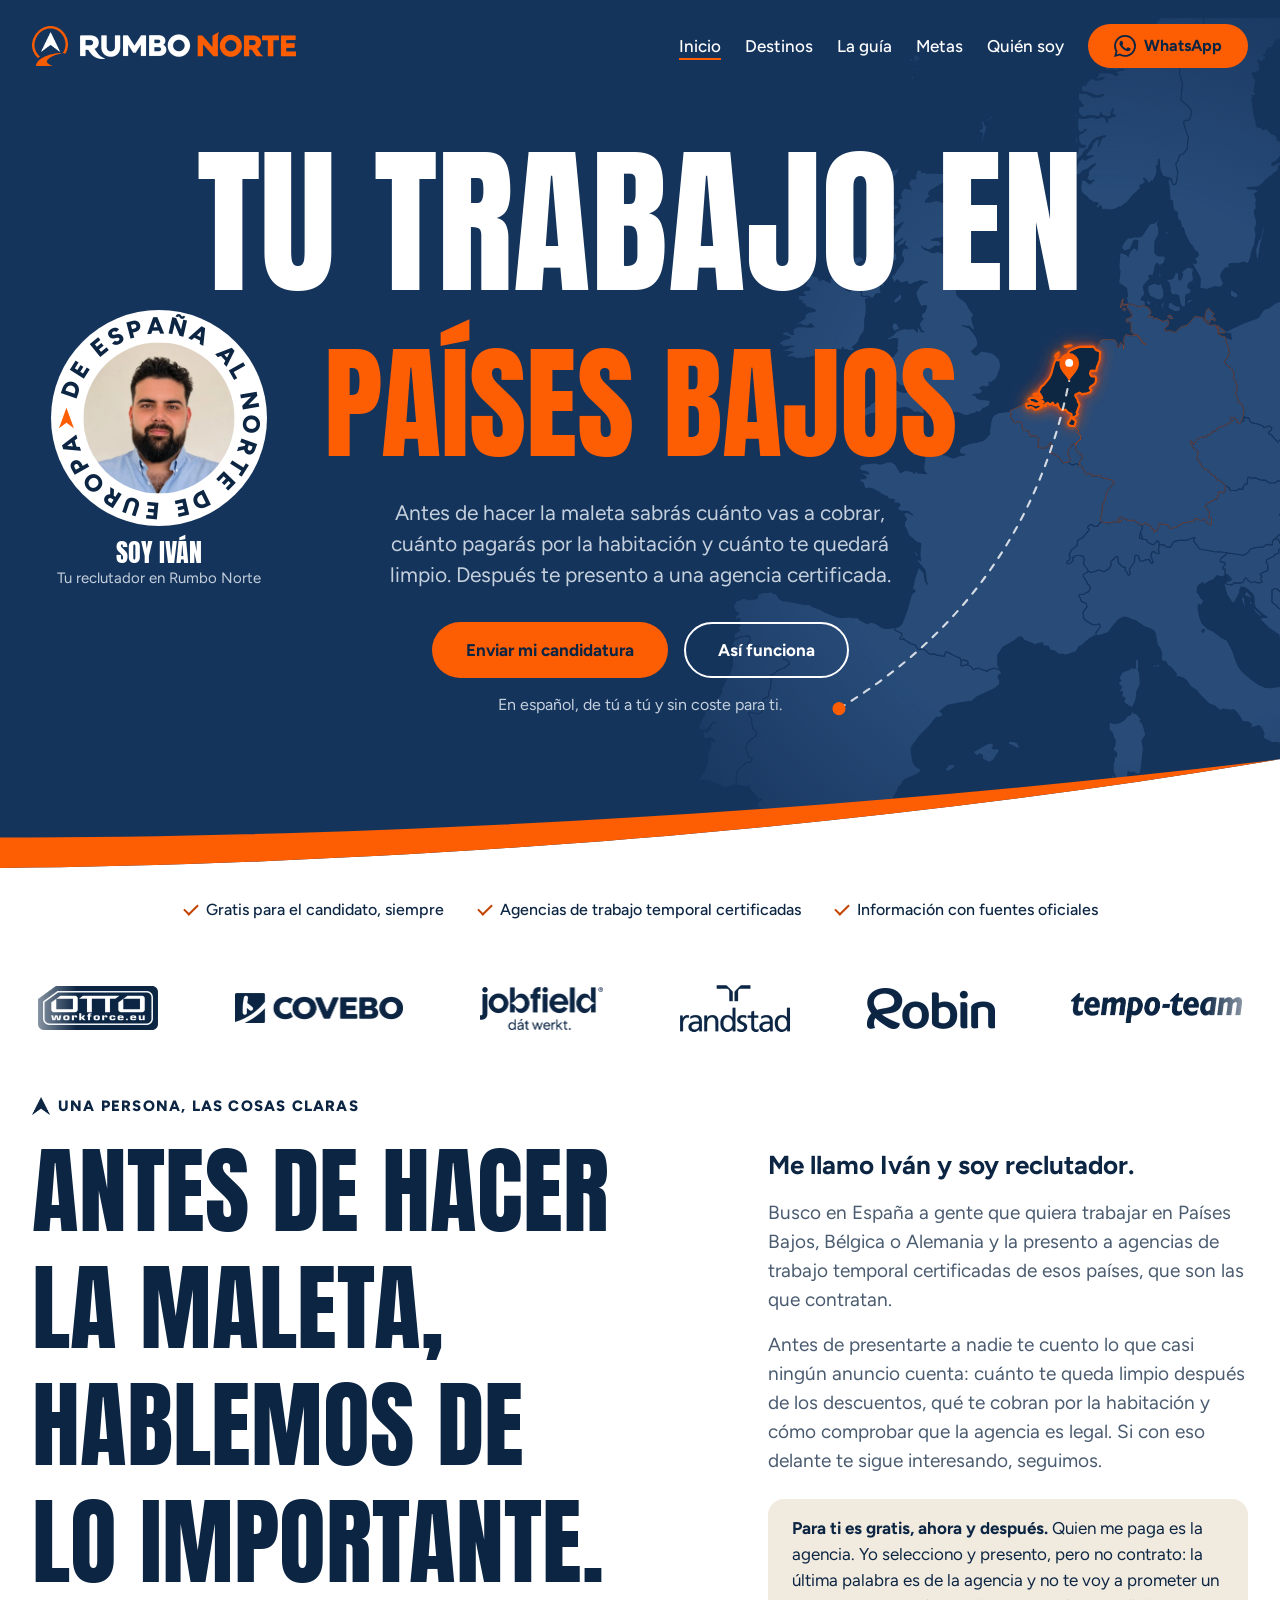
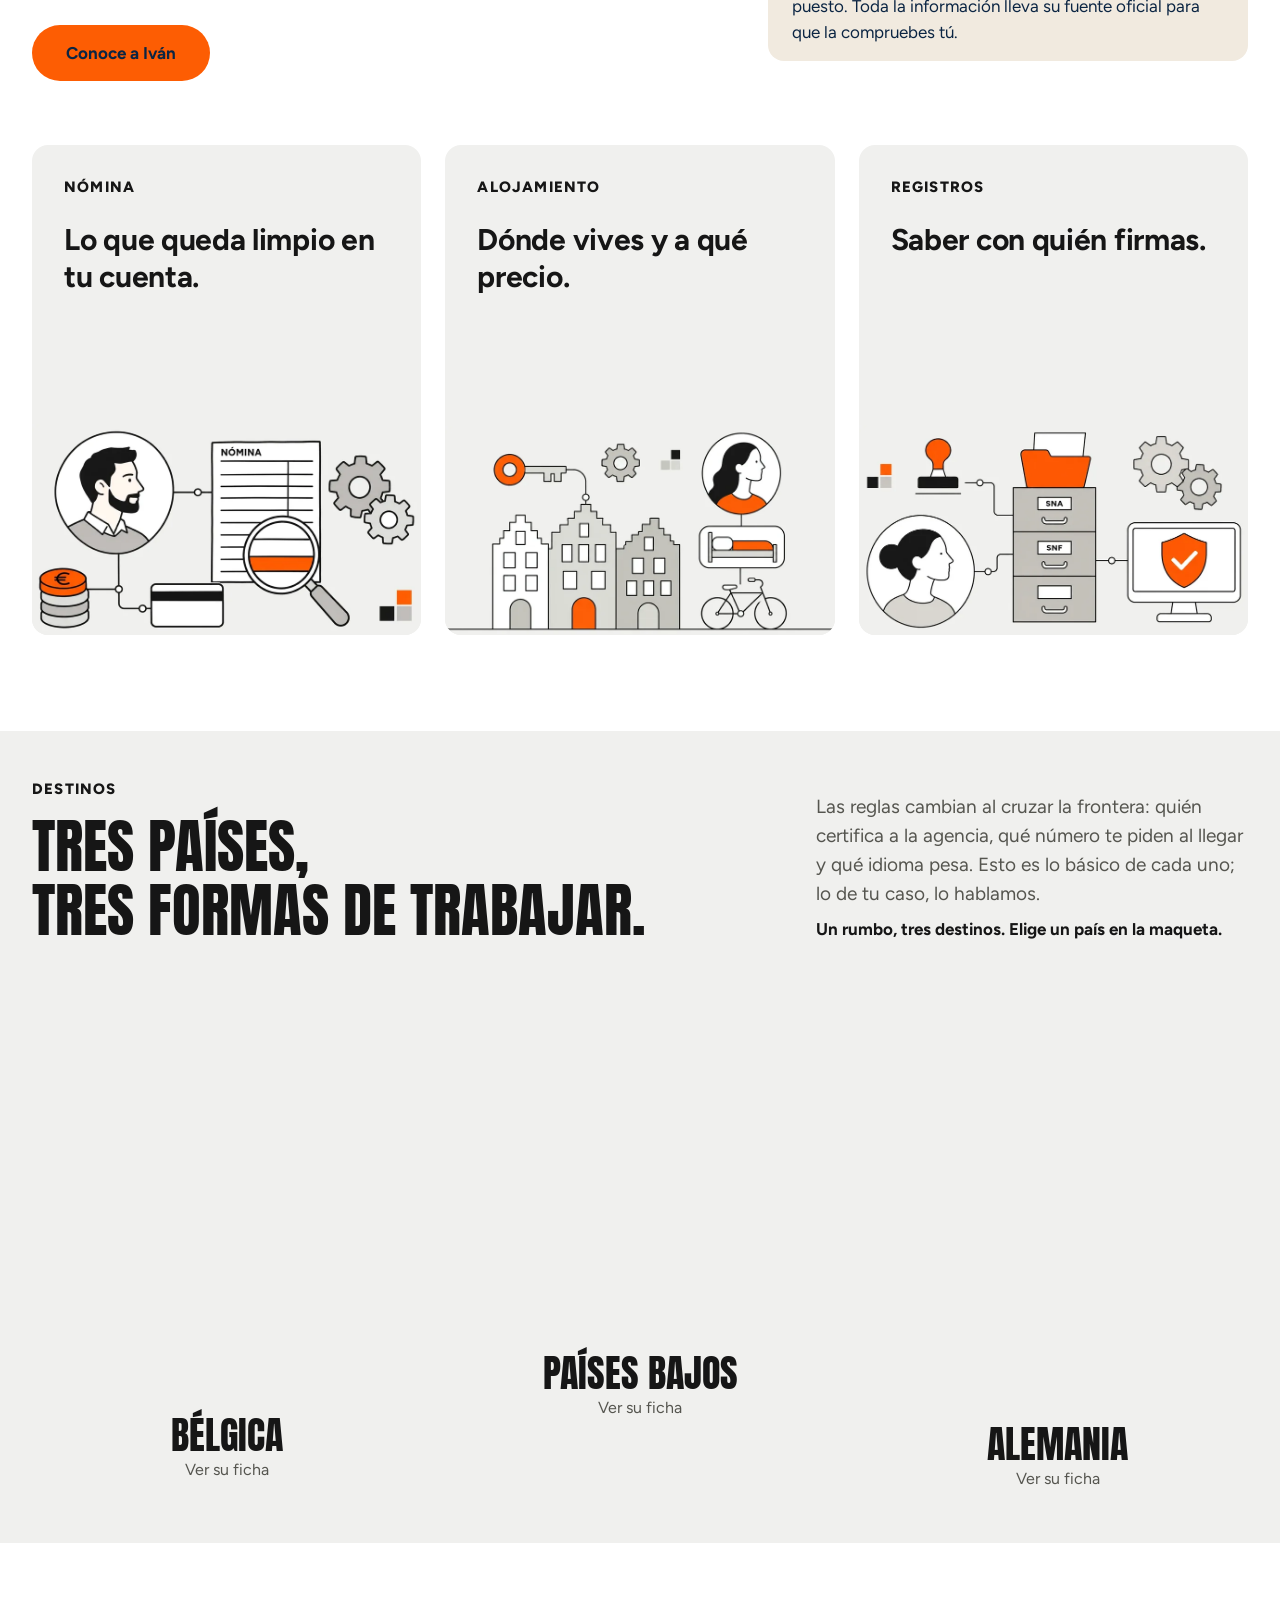
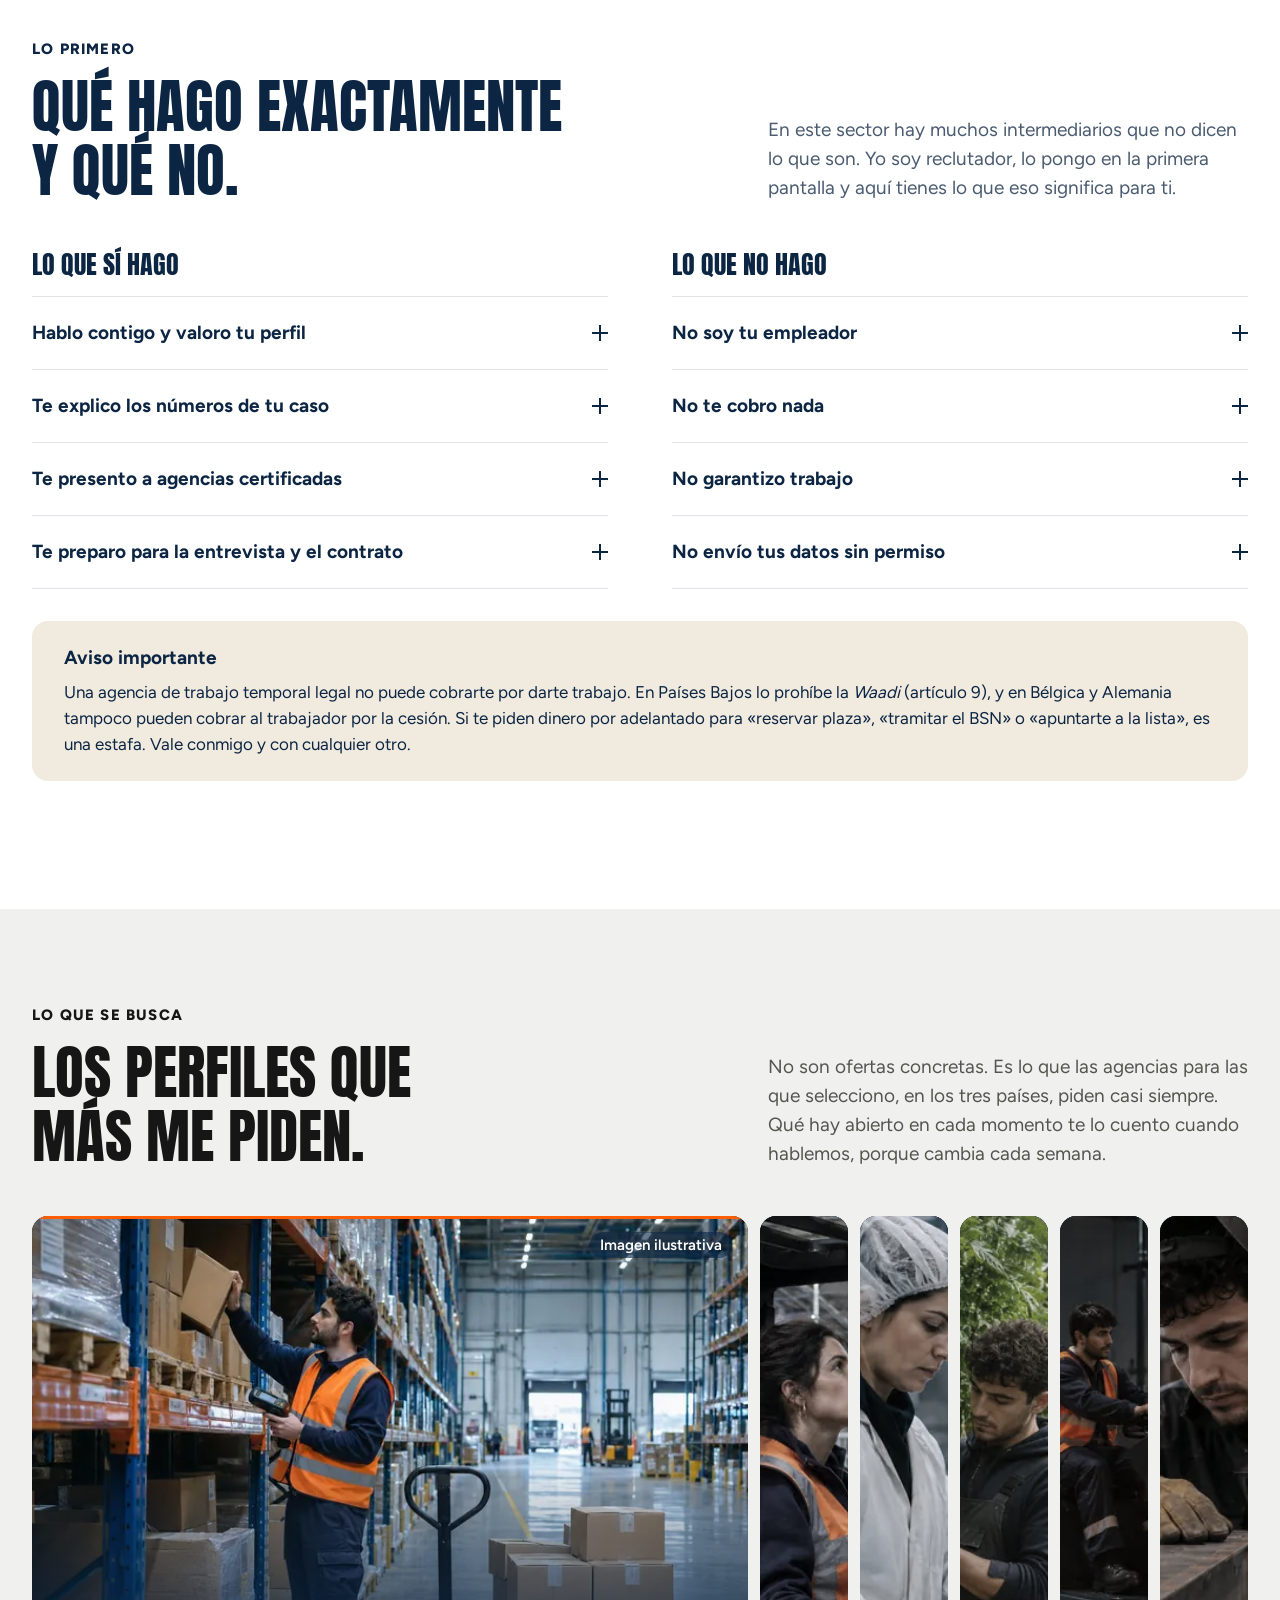
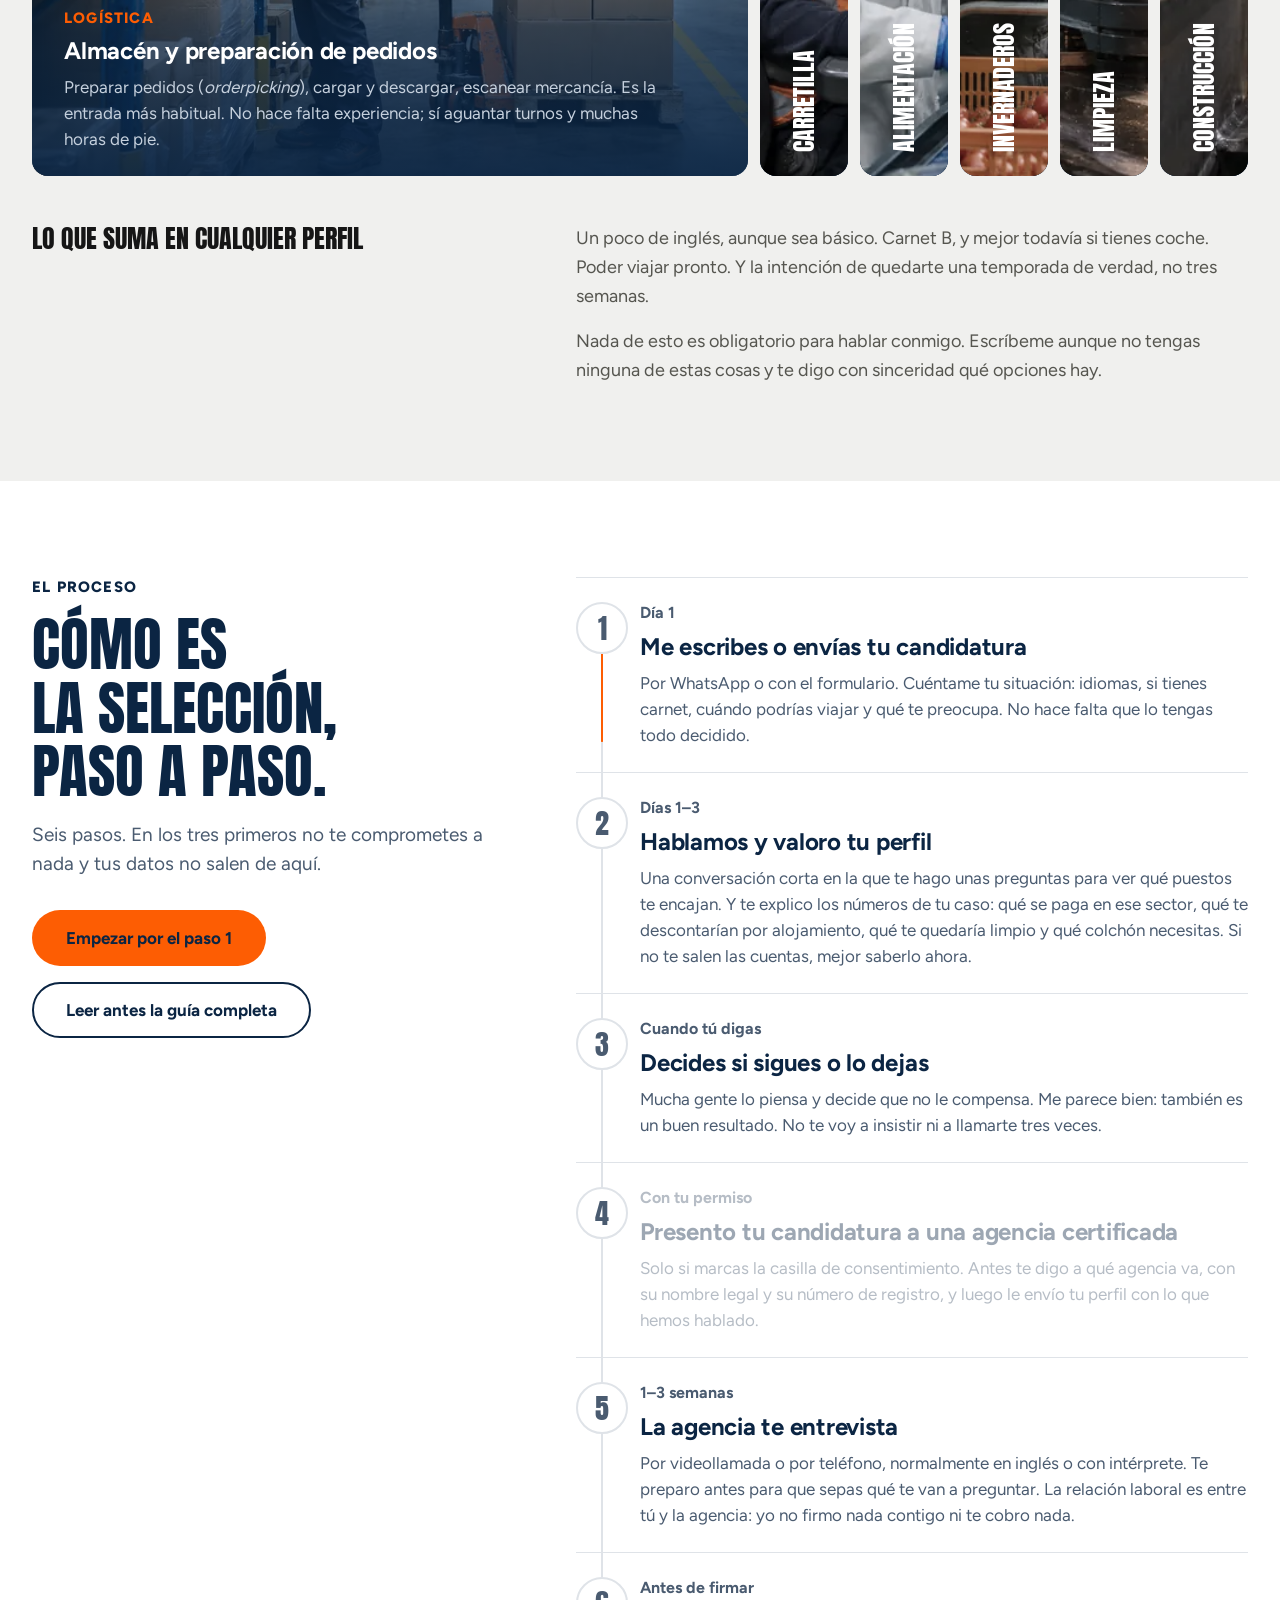
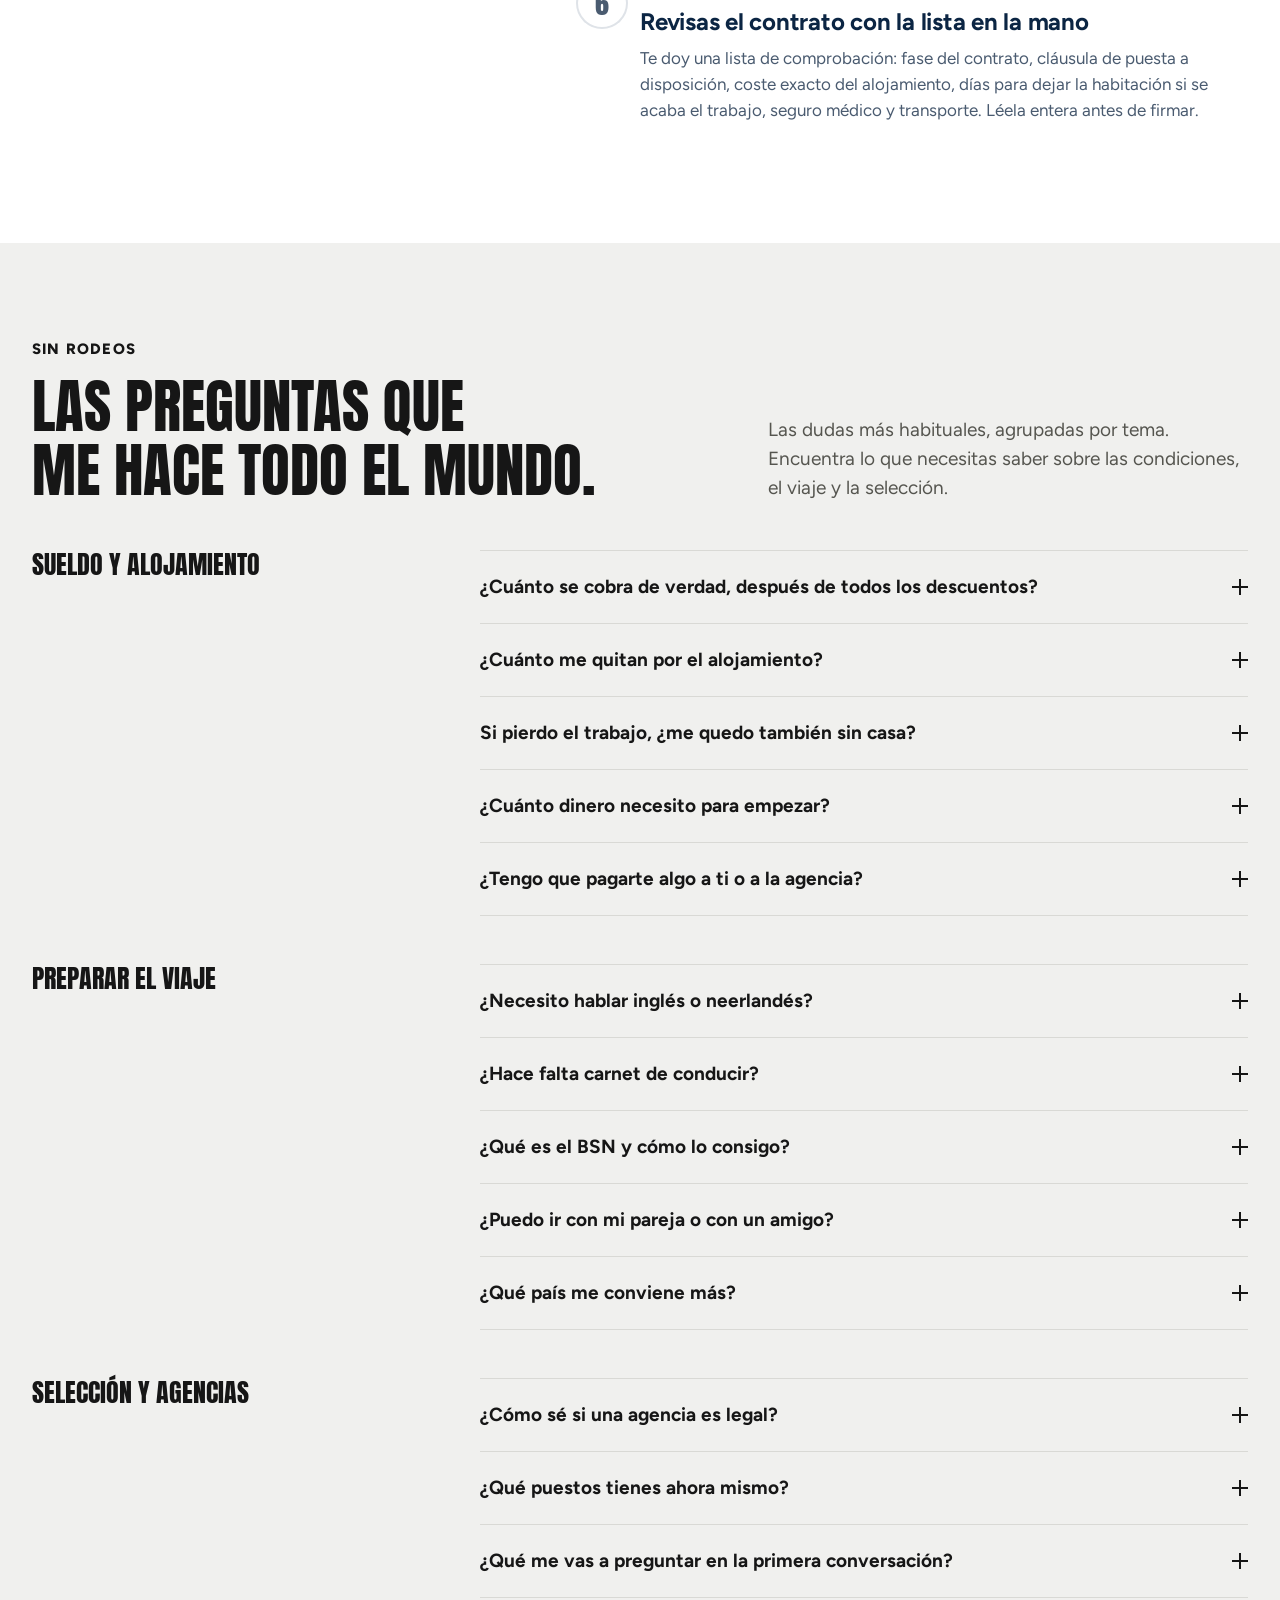
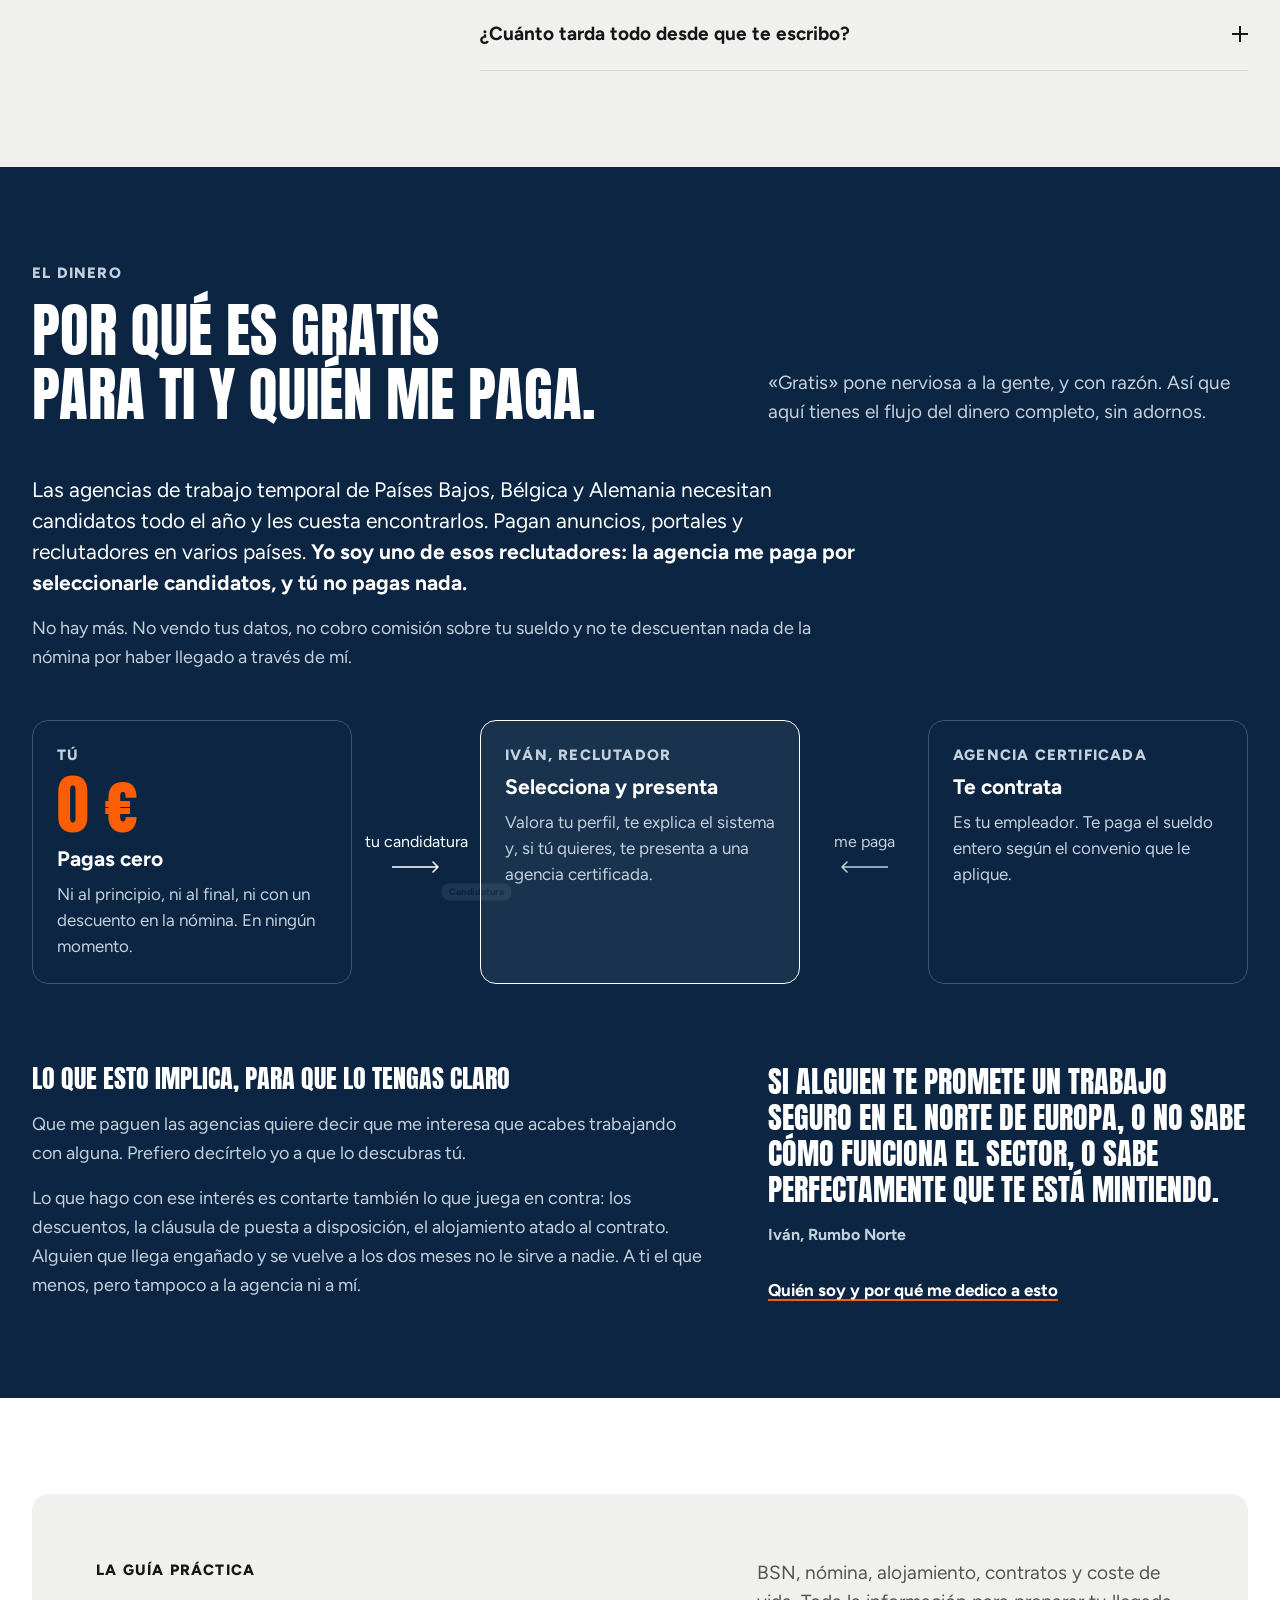
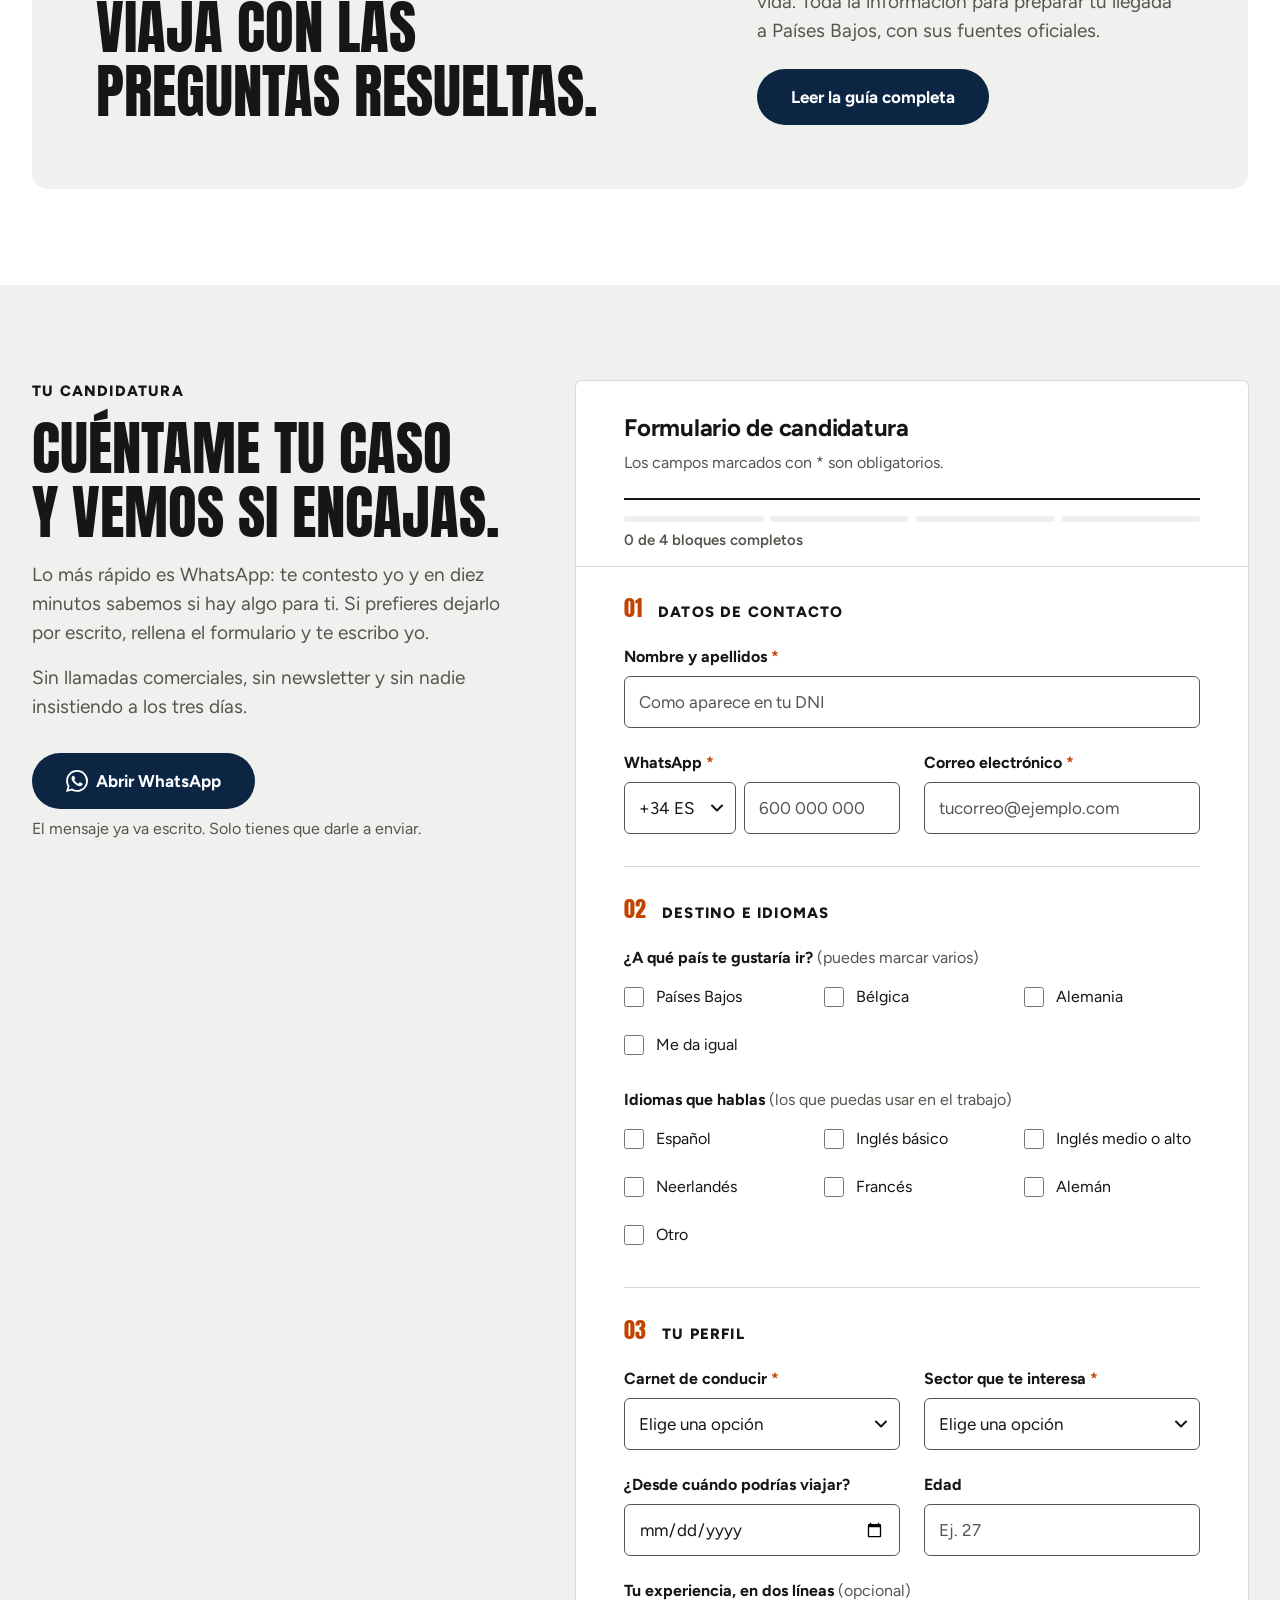
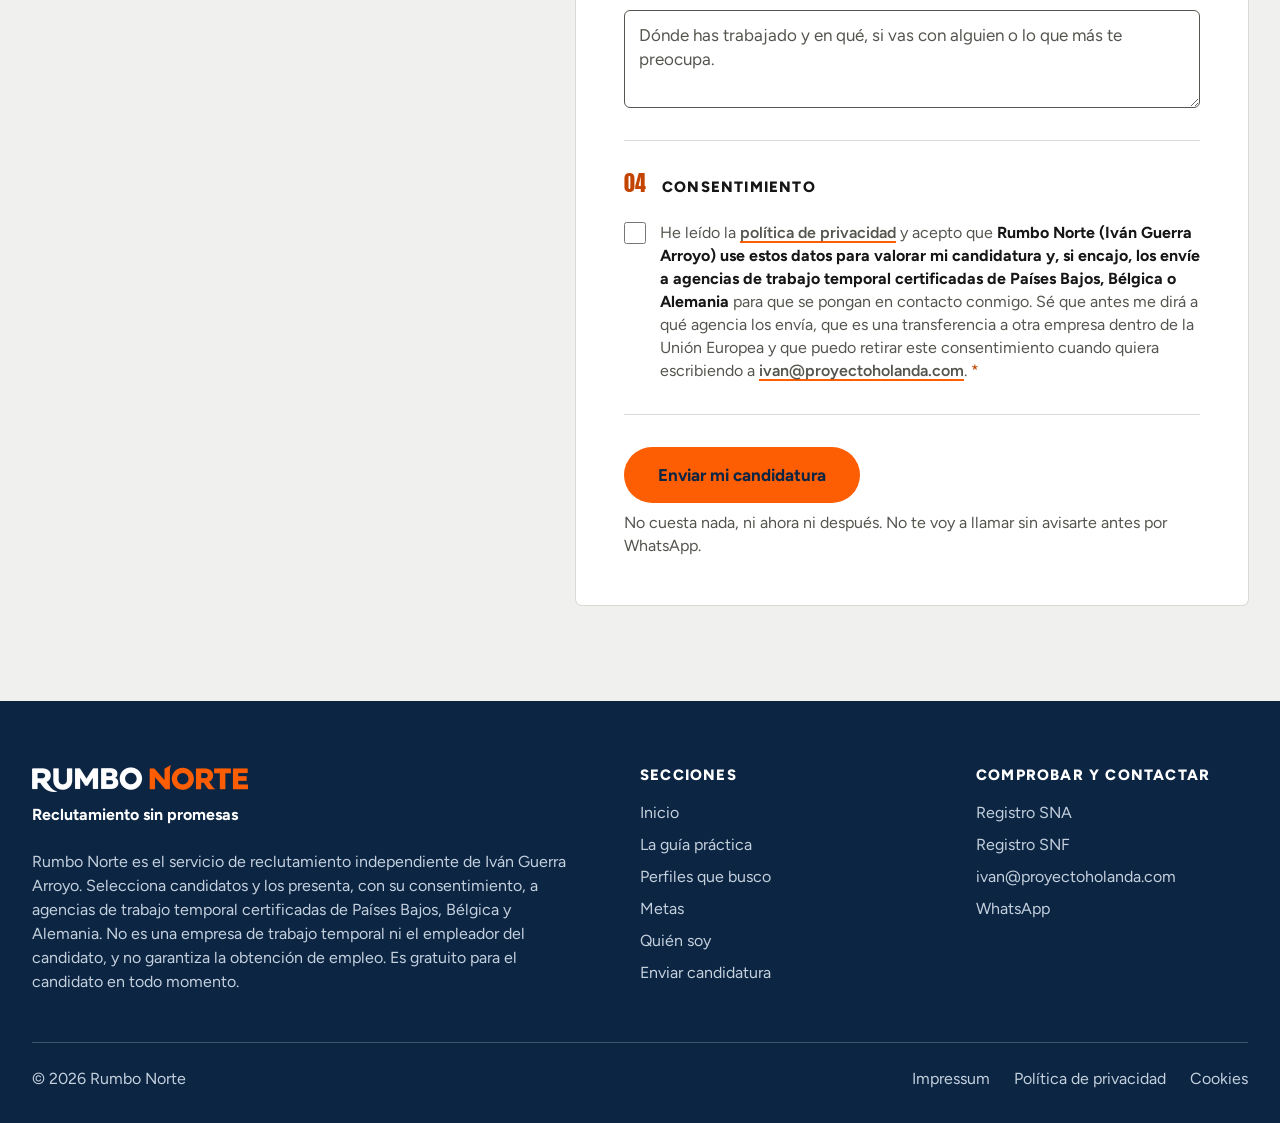
==== commit 84cef763: "Mapa en el héroe, fotos reales, animaciones GSAP y placas 3D pulidas - Cabecera con el símbolo junto" ====
--- a/web/index.html
+++ b/web/index.html
@@ -19,7 +19,6 @@
 <script src="js/bundle.js"></script>
 <script src="js/contenido/paginas.js"></script>
 <script src="js/contenido/comun.js"></script>
-<script src="js/contenido/trabajos.js"></script>
 <script src="js/contenido/inicio.js"></script>
 <script src="js/contenido/guia.js"></script>
 <script src="js/contenido/metas.js"></script>
--- a/web/css/bundle.css
+++ b/web/css/bundle.css
@@ -20,14 +20,17 @@
 .rn-sticker svg { display: block; width: 100%; height: 100%; overflow: visible; }
 .rn-sticker-disc { fill: var(--surface); }
 .rn-sticker-orange .rn-sticker-disc { fill: var(--orange); }
-.rn-sticker-text { fill: var(--navy); font-family: var(--font-sans); font-size: 17px; font-weight: 800; text-transform: uppercase; }
+.rn-sticker-text { fill: var(--navy); font-family: var(--font-sans); font-size: 22px; font-weight: 800; letter-spacing: 3.4px; text-transform: uppercase; }
+.rn-sticker-arrow { fill: var(--orange); }
 .rn-sticker-ring { transform-origin: 100px 100px; animation: rn-spin 28s linear infinite; }
 @keyframes rn-spin { to { transform: rotate(360deg); } }
 
 /* Header */
 .rn-header { position: relative; z-index: 3; display: flex; align-items: center; justify-content: space-between; gap: var(--space-6); max-width: 1280px; margin: 0 auto; padding: var(--space-6) var(--space-8); box-sizing: border-box; }
-.rn-header-logo { display: block; border-radius: var(--radius-sm); }
-.rn-header-logo img { display: block; width: 216px; height: auto; }
+.rn-header-logo { display: flex; align-items: center; gap: 12px; border-radius: var(--radius-sm); }
+.rn-header-logo img { display: block; height: auto; }
+.rn-header-mark { flex: none; width: 36px; }
+.rn-header-wordmark { width: 216px; min-width: 0; }
 .rn-header-logo:focus-visible, .rn-header-link:focus-visible { outline: 3px solid var(--on-navy); outline-offset: 4px; }
 .rn-header-nav { display: flex; align-items: center; gap: var(--space-6); margin-left: auto; }
 .rn-header-link { color: var(--on-navy); font-size: 17px; line-height: 24px; font-weight: 500; text-decoration: none; border-radius: var(--radius-sm); }
@@ -54,28 +57,50 @@
 .rn-hero-title { margin: 0; font-family: var(--font-display); font-size: min(160px, 12.5cqi); line-height: 1.04; font-weight: 400; text-transform: uppercase; color: var(--on-navy); }
 .rn-hero-line { display: block; white-space: nowrap; }
 .rn-hero-word { height: 1.04em; color: var(--orange); }
-.rn-hero-word > span { font-size: min(1em, calc(50cqi / (var(--rn-letters) * .43))); }
+/* Por encima de 1280 px el país deja de crecer, igual que la primera línea: así no choca con el sello. */
+.rn-hero-word > span { font-size: min(1em, calc(min(50cqi, 640px) / (var(--rn-letters) * .43))); }
 .rn-hero-lead-end-next { display: none; color: var(--on-navy); }
 .rn-hero-country { display: inline-block; animation: rn-flip .42s cubic-bezier(.2, .8, .2, 1) both; }
 @keyframes rn-flip { from { opacity: 0; transform: translateY(.22em); } to { opacity: 1; transform: none; } }
-.rn-hero-person { display: none; }
-.rn-hero-sub { max-width: 34em; margin: var(--space-6) auto 0; font-size: 21px; line-height: 31px; color: var(--on-navy-muted); }
+/* En ordenador, el nombre va debajo del sello; en el móvil, a su lado. */
+.rn-hero-person { position: absolute; left: max(var(--space-8), calc(50% - 46cqi)); top: calc(var(--space-12) + min(160px, 12.5cqi) * 1.06 + min(216px, 16.9cqi) + 12px); width: min(216px, 16.9cqi); display: flex; flex-direction: column; align-items: center; gap: 2px; margin: 0; text-align: center; }
+.rn-hero-person strong { font-family: var(--font-display); font-size: 26px; line-height: 1.1; font-weight: 400; text-transform: uppercase; color: var(--on-navy); }
+.rn-hero-person span { font-size: 15px; line-height: 20px; color: var(--on-navy-muted); }
+.rn-hero-sub { max-width: 34em; margin: var(--space-6) auto 0; text-wrap: balance; font-size: 21px; line-height: 31px; color: var(--on-navy-muted); }
 .rn-hero-cta { display: flex; flex-wrap: wrap; justify-content: center; gap: var(--space-4); margin-top: var(--space-8); }
 .rn-hero-note { margin: var(--space-4) 0 0; font-size: 16px; line-height: 22px; color: var(--on-navy-muted); }
 .rn-hero-promises { display: flex; flex-wrap: wrap; justify-content: center; gap: var(--space-2) var(--space-8); margin: 0 auto; padding: var(--space-6) var(--space-8) 0; list-style: none; font-size: 16px; line-height: 22px; font-weight: 500; color: var(--ink); }
 .rn-hero-promises li { position: relative; padding-left: 24px; }
 .rn-hero-promises li::before { content: ""; position: absolute; left: 2px; top: 5px; width: 12px; height: 6px; border-left: 2px solid var(--orange-deep); border-bottom: 2px solid var(--orange-deep); transform: rotate(-45deg); }
 .rn-hero-sticker-a { position: absolute; left: max(var(--space-8), calc(50% - 46cqi)); top: calc(var(--space-12) + min(160px, 12.5cqi) * 1.06); --rn-sticker-size: min(216px, 16.9cqi); }
-.rn-hero-sticker-b { position: absolute; z-index: 2; right: max(var(--space-8), calc(50% - 40cqi)); bottom: 1cqi; --rn-sticker-size: min(184px, 14.4cqi); }
-.rn-hero-sticker-b .rn-sticker-disc { stroke: var(--orange); stroke-width: 4px; }
-.rn-hero-curve { display: block; width: 100%; height: clamp(72px, 10cqi, 136px); margin-top: var(--space-4); margin-bottom: -1px; }
+.rn-hero-body { z-index: 1; }
+.rn-hero-map { position: absolute; inset: 0; overflow: hidden; pointer-events: none; }
+/* El destino queda a la altura de la segunda línea del titular, a la derecha del texto. */
+.rn-hero-map svg { --rn-map-w: calc(min(1280px, 100cqi) * .64); position: absolute; left: calc(50% + min(33.5cqi, 429px) - var(--rn-map-w) * .458); top: calc(140px - min(1280px, 100cqi) * .095); display: block; width: var(--rn-map-w); height: auto; overflow: visible; }
+.rn-hero-map-land { fill: #284b78; stroke: var(--navy-raised); stroke-width: 1.4; stroke-linejoin: round; }
+.rn-hero-map-dest { fill: none; stroke: var(--orange); stroke-width: 1.2; stroke-opacity: .35; stroke-linejoin: round; }
+.rn-hero-map-place { fill: var(--navy); stroke: var(--orange); stroke-width: 2.6; stroke-linejoin: round; opacity: 0; transition: opacity .5s ease; }
+.rn-hero-map-place.is-on { opacity: 1; }
+.rn-hero-map-route { fill: none; stroke: var(--on-navy); stroke-opacity: .8; stroke-width: 2.6; stroke-linecap: round; stroke-dasharray: 8 10; }
+.rn-hero-map-origin { fill: var(--orange); }
+.rn-hero-map-origin-ring { fill: none; stroke: var(--orange); stroke-width: 2; transform-box: fill-box; transform-origin: center; animation: rn-ping 2.4s ease-out infinite; }
+@keyframes rn-ping { from { opacity: .9; transform: scale(1); } to { opacity: 0; transform: scale(3.2); } }
+.rn-hero-map-pin path { fill: var(--orange); }
+.rn-hero-map-pin circle { fill: var(--on-navy); }
+.rn-hero-map-plane { fill: var(--on-navy); }
+/* Con js/heroe.js el país entra letra a letra con GSAP en lugar de la animación de CSS. */
+.rn-hero[data-fx] .rn-hero-country { animation: none; perspective: 600px; }
+/* Las máscaras de SplitText dejan sitio a las tildes de las mayúsculas y a las comas. */
+.rn-split-line-mask { padding-block: .16em; margin-block: -.16em; }
+.rn-hero-curve { position: relative; display: block; width: 100%; height: clamp(72px, 10cqi, 136px); margin-top: var(--space-4); margin-bottom: -1px; }
 .rn-hero-curve-ground { fill: var(--surface); }
 .rn-hero-curve-road { fill: var(--orange); }
 
 .rn-hero .rn-logostrip { position: relative; }
 
 /* LogoStrip */
-.rn-logostrip { overflow: hidden; padding: var(--space-6) 0 var(--space-12); -webkit-mask-image: linear-gradient(to right, transparent, #000 6%, #000 94%, transparent); mask-image: linear-gradient(to right, transparent, #000 6%, #000 94%, transparent); }
+/* La pasarela queda centrada entre las garantías y la sección siguiente: el mismo hueco arriba y abajo. */
+.rn-logostrip { overflow: hidden; padding: var(--space-16) 0 0; -webkit-mask-image: linear-gradient(to right, transparent, #000 6%, #000 94%, transparent); mask-image: linear-gradient(to right, transparent, #000 6%, #000 94%, transparent); }
 .rn-logostrip-track { display: flex; width: max-content; animation: rn-slide 48s linear infinite; }
 .rn-logostrip:hover .rn-logostrip-track { animation-play-state: paused; }
 .rn-logostrip-set { flex: none; display: flex; align-items: center; justify-content: space-around; gap: var(--space-16); box-sizing: border-box; min-width: 100cqi; margin: 0; padding: 0 calc(var(--space-16) / 2); list-style: none; }
@@ -100,7 +125,7 @@
   .rn-card:hover .rn-card-art { transform: translateX(-100%); opacity: 0; }
   .rn-card:hover .rn-card-more { transform: none; opacity: 1; }
 }
-.rn-card-figure { margin: 0; font-family: var(--font-display); font-size: min(52px, 4.4cqi); line-height: 1.1; white-space: nowrap; }
+.rn-card-figure { margin: 0; font-variant-numeric: tabular-nums; font-family: var(--font-display); font-size: min(52px, 4.4cqi); line-height: 1.1; white-space: nowrap; }
 .rn-card-unit { margin: var(--space-2) 0 0; font-size: 16px; line-height: 22px; color: var(--charcoal-muted); }
 .rn-card-text { margin: var(--space-6) 0 0; font-size: 18px; line-height: 27px; }
 .rn-card-link { margin-top: auto; align-self: flex-end; display: inline-flex; align-items: center; gap: var(--space-2); border-radius: var(--radius-sm); color: var(--charcoal); font-size: 18px; line-height: 26px; font-weight: 700; text-decoration: none; }
@@ -134,8 +159,8 @@
 .rn-facts-note { margin: var(--space-6) 0 0; padding: var(--space-4) var(--space-6); border-radius: var(--radius-md); background: var(--sand-soft); font-size: 17px; line-height: 26px; color: var(--ink); }
 
 /* Section */
-.rn-section { --rn-muted: var(--ink-muted); --rn-strong: var(--ink); --rn-rule: var(--line); container-type: inline-size; color: var(--ink); }
-.rn-section-stone { --rn-muted: var(--charcoal-muted); --rn-strong: var(--charcoal); --rn-rule: var(--line-soft); background: var(--stone-soft); color: var(--charcoal); }
+.rn-section { --rn-bg: var(--surface); --rn-muted: var(--ink-muted); --rn-strong: var(--ink); --rn-rule: var(--line); container-type: inline-size; color: var(--ink); }
+.rn-section-stone { --rn-bg: var(--stone-soft); --rn-muted: var(--charcoal-muted); --rn-strong: var(--charcoal); --rn-rule: var(--line-soft); background: var(--stone-soft); color: var(--charcoal); }
 .rn-section-inner { max-width: 1280px; margin: 0 auto; padding: calc(var(--space-16) * 1.5) var(--space-8); box-sizing: border-box; }
 .rn-section:not(.rn-section-stone, .rn-money) + .rn-section:not(.rn-section-stone, .rn-money) > .rn-section-inner { padding-top: 0; }
 .rn-head { display: grid; grid-template-columns: 7fr 5fr; column-gap: var(--space-16); align-items: end; margin-bottom: var(--space-12); }
@@ -190,7 +215,7 @@
 .rn-prose .rn-stats { display: grid; grid-template-columns: repeat(3, 1fr); gap: var(--space-6); margin: var(--space-6) 0 var(--space-8); }
 .rn-prose .rn-stats li { margin: 0; padding: var(--space-4) 0 0; border-top: 2px solid var(--rn-strong); }
 .rn-prose .rn-stats li::before { content: none; }
-.rn-stats-value { display: block; font-family: var(--font-display); font-size: 30px; line-height: 1.15; color: var(--rn-strong); }
+.rn-stats-value { display: block; font-variant-numeric: tabular-nums; font-family: var(--font-display); font-size: 30px; line-height: 1.15; color: var(--rn-strong); }
 .rn-stats-label { display: block; margin-top: var(--space-2); font-size: 16px; line-height: 23px; }
 .rn-pull { margin: var(--space-8) 0; font-family: var(--font-display); font-size: 34px; line-height: 1.2; text-transform: uppercase; color: var(--rn-strong); }
 .rn-prose .rn-pull p, .rn-pull p { margin: 0; }
@@ -231,7 +256,7 @@
 .rn-payslip.is-live .rn-payslip-row.is-now .rn-payslip-amount { color: var(--orange-deep); font-weight: 800; }
 
 /* Disclosure */
-.rn-disc { border-top: 1px solid var(--rn-rule); }
+.rn-disc { box-sizing: border-box; border-top: 1px solid var(--rn-rule); }
 .rn-disc:last-of-type { border-bottom: 1px solid var(--rn-rule); }
 .rn-disc summary { display: flex; align-items: center; justify-content: space-between; gap: var(--space-4); min-height: 44px; padding: 14px 0; border-radius: var(--radius-sm); font-size: 19px; line-height: 26px; font-weight: 700; color: var(--rn-strong); cursor: pointer; list-style: none; }
 .rn-disc summary::-webkit-details-marker { display: none; }
@@ -244,26 +269,32 @@
 .rn-services { display: grid; grid-template-columns: 1fr 1fr; gap: var(--space-12) var(--space-16); align-items: start; }
 
 /* Profiles */
-.rn-jobs { --rn-slim: 88px; --rn-gap: 12px; --rn-open: calc(min(1216px, 100cqi - 64px) - 5 * (var(--rn-slim) + var(--rn-gap))); --rn-plate: min(540px, var(--rn-open)); display: flex; gap: var(--rn-gap); height: 560px; margin: 0; padding: 0; list-style: none; }
-.rn-job { position: relative; flex: 0 0 var(--rn-slim); overflow: hidden; border-radius: var(--radius-md); background: var(--surface); transition: flex-basis .55s cubic-bezier(.65, 0, .2, 1); }
+.rn-jobs { --rn-slim: 88px; --rn-gap: 12px; --rn-open: calc(min(1216px, 100cqi - 64px) - 5 * (var(--rn-slim) + var(--rn-gap))); display: flex; gap: var(--rn-gap); height: 560px; margin: 0; padding: 0; list-style: none; }
+.rn-job { position: relative; flex: 0 0 var(--rn-slim); overflow: hidden; border-radius: var(--radius-md); background: var(--navy); transition: flex-basis .55s cubic-bezier(.65, 0, .2, 1); }
 .rn-job.is-on { flex-basis: var(--rn-open); }
-.rn-job-plate { position: absolute; left: 50%; top: var(--space-2); width: var(--rn-plate); margin-left: calc(var(--rn-plate) / -2); aspect-ratio: 3 / 2; }
-.rn-job-plate > * { position: absolute; inset: 0; display: block; width: 100%; height: 100%; }
-.rn-job-ghost { opacity: .2; }
-.rn-job-draw { opacity: 0; }
-.rn-job.is-on .rn-job-draw { opacity: 1; }
-.rn-job-scribble { fill: none; stroke: #fff; stroke-width: 170; stroke-linecap: round; stroke-linejoin: round; stroke-dasharray: 1; stroke-dashoffset: 1; }
-.rn-job.is-on .rn-job-scribble { stroke-dashoffset: 0; transition: stroke-dashoffset 1.25s cubic-bezier(.45, .05, .35, 1) .2s; }
-.rn-job-accent { clip-path: circle(0 at var(--rn-ax) var(--rn-ay)); }
-.rn-job.is-on .rn-job-accent { clip-path: circle(80% at var(--rn-ax) var(--rn-ay)); transition: clip-path .8s cubic-bezier(.3, .7, .2, 1) 1.05s; }
-.rn-job-hit { position: absolute; inset: 0; padding: 0; border: 0; border-radius: var(--radius-md); background: transparent; color: var(--charcoal); cursor: pointer; }
+/* La foto llena el panel: cerrado, una franja oscurecida; abierto, entera y con un degradado para el texto. */
+.rn-job-plate { position: absolute; inset: 0; }
+.rn-job-plate img { display: block; width: 100%; height: 100%; object-fit: cover; transform: scale(1.12); filter: saturate(.55); transition: transform 1.4s cubic-bezier(.2, .7, .2, 1), filter .6s ease; }
+.rn-job.is-on .rn-job-plate img { transform: scale(1); filter: none; }
+.rn-job-plate::before, .rn-job-plate::after { content: ""; position: absolute; inset: 0; pointer-events: none; transition: opacity .5s ease; }
+.rn-job-plate::before { background: rgba(11, 37, 67, .62); }
+.rn-job-plate::after { background: linear-gradient(to top, rgba(11, 37, 67, .94) 0%, rgba(11, 37, 67, .7) 26%, rgba(11, 37, 67, 0) 56%); opacity: 0; }
+.rn-job.is-on .rn-job-plate::before { opacity: 0; }
+.rn-job.is-on .rn-job-plate::after { opacity: 1; }
+.rn-job-note { position: absolute; z-index: 1; top: var(--space-4); right: var(--space-4); padding: 3px 10px; border-radius: var(--radius-pill); background: rgba(11, 37, 67, .6); color: var(--on-navy); font-size: 15px; line-height: 20px; font-weight: 600; opacity: 0; transition: opacity .3s ease; }
+.rn-job.is-on .rn-job-note { opacity: 1; transition-delay: .4s; }
+.rn-job-hit { position: absolute; inset: 0; padding: 0; border: 0; border-radius: var(--radius-md); background: transparent; color: var(--on-navy); cursor: pointer; }
 .rn-job.is-on .rn-job-hit { pointer-events: none; }
-.rn-job-hit:focus-visible { outline: 3px solid var(--charcoal); outline-offset: -3px; }
+.rn-job-hit:focus-visible { outline: 3px solid var(--orange); outline-offset: -3px; }
 .rn-job-label { position: absolute; left: 50%; bottom: var(--space-6); font-family: var(--font-display); font-size: 24px; line-height: 1; text-transform: uppercase; white-space: nowrap; writing-mode: vertical-rl; transform: translateX(-50%) rotate(180deg); transition: opacity .2s ease; }
+.rn-job:hover .rn-job-label { color: var(--orange); }
 .rn-job.is-on .rn-job-label { opacity: 0; }
 .rn-job-body { position: absolute; left: 0; bottom: 0; box-sizing: border-box; width: var(--rn-open); padding: 0 var(--space-8) var(--space-6); opacity: 0; pointer-events: none; transition: opacity .2s ease; }
 .rn-job.is-on .rn-job-body { opacity: 1; pointer-events: auto; transition: opacity .35s ease .3s; }
-.rn-job-time { position: absolute; left: 0; top: 0; width: 100%; height: 3px; background: var(--orange); transform: scaleX(0); transform-origin: left; }
+.rn-job-body .rn-minicard-eyebrow { color: var(--orange); }
+.rn-job-body .rn-profile-title { color: var(--on-navy); }
+.rn-job-body .rn-profile-text { max-width: 36em; color: var(--on-navy-muted); }
+.rn-job-time { position: absolute; z-index: 1; left: 0; top: 0; width: 100%; height: 3px; background: var(--orange); transform: scaleX(0); transform-origin: left; }
 .rn-jobs.is-auto .rn-job.is-on .rn-job-time { animation: rn-time 5s linear both; }
 @keyframes rn-time { to { transform: scaleX(1); } }
 .rn-jobs-dots { display: none; }
@@ -282,6 +313,14 @@
 .rn-step-when { margin: 0 0 var(--space-2); font-size: 16px; line-height: 22px; font-weight: 700; color: var(--rn-muted); }
 .rn-step-title { margin: 0 0 var(--space-2); font-size: 24px; line-height: 30px; font-weight: 700; letter-spacing: -.01em; }
 .rn-step-text { margin: 0; font-size: 17px; line-height: 26px; color: var(--rn-muted); }
+/* Con js/proceso.js cada paso se enciende con el scroll a lo largo de un raíl naranja. */
+.rn-steps.is-live { position: relative; }
+.rn-steps-rail { position: absolute; width: 2px; margin-left: -1px; background: var(--rn-rule); pointer-events: none; }
+.rn-steps-rail span { display: block; height: 100%; background: var(--orange); transform-origin: 50% 0; }
+.rn-steps.is-live .rn-step-number { position: relative; z-index: 1; justify-self: start; display: grid; place-items: center; width: 52px; height: 52px; box-sizing: border-box; border: 2px solid var(--rn-rule); border-radius: var(--radius-pill); background: var(--rn-bg); font-size: 28px; color: var(--rn-muted); transition: color .3s ease, background-color .3s ease, border-color .3s ease; }
+.rn-steps.is-live .rn-step.is-on .rn-step-number { border-color: var(--orange); background: var(--orange); color: var(--on-orange); }
+.rn-steps.is-live .rn-step > div { transition: opacity .4s ease; }
+.rn-steps.is-live .rn-step:not(.is-on) > div { opacity: .4; }
 
 /* Faq */
 .rn-faq-group { display: grid; grid-template-columns: 4fr 8fr; column-gap: var(--space-16); }
@@ -342,6 +381,8 @@
 .rn-input::placeholder { color: var(--charcoal-muted); opacity: 1; }
 select.rn-input { padding-right: 34px; appearance: none; background-image: url("data:image/svg+xml,%3Csvg xmlns='http://www.w3.org/2000/svg' viewBox='0 0 12 8' fill='none' stroke='%23161616' stroke-width='2' stroke-linecap='round' stroke-linejoin='round'%3E%3Cpath d='M1 1.5l5 5 5-5'/%3E%3C/svg%3E"); background-position: right 12px center; background-repeat: no-repeat; background-size: 12px 8px; }
 textarea.rn-input { resize: vertical; }
+.rn-input { transition: border-color .2s ease, box-shadow .2s ease; }
+.rn-input:focus { border-color: var(--orange); box-shadow: 0 0 0 3px rgba(253, 93, 3, .18); }
 .rn-input:focus-visible { outline: 3px solid var(--ink); outline-offset: 1px; }
 .rn-input[aria-invalid="true"] { border-color: var(--orange-deep); }
 .rn-field-error { margin: 0; font-size: 16px; line-height: 22px; font-weight: 500; color: var(--orange-deep); }
@@ -359,6 +400,20 @@
 .rn-form-end { padding-top: var(--space-8); }
 .rn-form-end .rn-fine { color: var(--charcoal-muted); }
 .rn-form-end .rn-field-error { margin-top: var(--space-2); }
+/* Casillas que dan un salto al marcarse y botón con indicador mientras se envía. */
+.rn-check input:checked, .rn-consent input:checked { animation: rn-tick .3s cubic-bezier(.3, 1.8, .5, 1); }
+@keyframes rn-tick { 40% { transform: scale(1.25); } }
+.rn-form-end .rn-btn:disabled { cursor: progress; opacity: .85; }
+.rn-form-end .rn-btn:disabled::before { content: ""; width: 16px; height: 16px; margin-right: 10px; border: 2.5px solid currentColor; border-right-color: transparent; border-radius: 50%; animation: rn-spin .8s linear infinite; }
+/* Progreso del formulario (js/candidatura.js): se queda arriba mientras lo rellenas. */
+.rn-form-progress { position: sticky; z-index: 2; top: 0; margin: 0 calc(var(--space-12) * -1); padding: var(--space-4) var(--space-12); background: var(--surface); box-shadow: 0 1px 0 var(--line-soft); }
+.rn-form-progress-bar { display: grid; grid-template-columns: repeat(4, 1fr); gap: 6px; }
+.rn-form-progress-bar span { height: 6px; overflow: hidden; border-radius: var(--radius-pill); background: var(--stone-soft); }
+.rn-form-progress-bar i { display: block; height: 100%; background: var(--orange); transform: scaleX(0); transform-origin: left; }
+.rn-form-progress p { margin: var(--space-2) 0 0; font-size: 15px; line-height: 20px; font-weight: 600; color: var(--charcoal-muted); }
+.rn-form-progress.is-ready p { color: var(--charcoal); }
+.rn-form-step { display: inline-block; transition: background-color .3s ease, color .3s ease; }
+.rn-form-part.is-done .rn-form-step { padding: 2px 7px; border-radius: var(--radius-sm); background: var(--orange); color: var(--surface); line-height: 1.1; }
 
 /* Footer */
 .rn-footer { container-type: inline-size; background: var(--navy); color: var(--on-navy-muted); }
@@ -383,6 +438,14 @@
 .rn-pagehero-title { margin: 0; font-family: var(--font-display); font-size: min(88px, 6.9cqi); line-height: 1.08; font-weight: 400; text-transform: uppercase; color: var(--on-navy); }
 .rn-pagehero-title span { display: block; }
 .rn-pagehero-title .rn-accent { color: var(--orange); }
+/* Entrada al cargar, en CSS para que empiece con el primer pintado: el titular sube por líneas,
+   el texto lateral llega después y la franja naranja de la curva se dibuja de izquierda a derecha. */
+.rn-pagehero-title > span { animation: rn-rise .8s cubic-bezier(.2, .8, .2, 1) both; animation-delay: calc(.08s + var(--i, 0) * .09s); }
+.rn-pagehero-side { animation: rn-arrive .7s cubic-bezier(.2, .8, .2, 1) .4s both; }
+.rn-hero-curve-wipe { animation: rn-wipe 1.2s cubic-bezier(.65, 0, .2, 1) .25s both; }
+@keyframes rn-rise { from { opacity: 0; transform: translateY(.45em); } }
+@keyframes rn-arrive { from { opacity: 0; transform: translateY(14px); } }
+@keyframes rn-wipe { from { transform: scaleX(0); } }
 .rn-pagehero-side p { margin: 0 0 var(--space-4); font-size: 19px; line-height: 29px; color: var(--on-navy-muted); }
 .rn-pagehero-side strong { color: var(--on-navy); font-weight: 700; }
 .rn-pagehero-side > :last-child { margin-bottom: 0; }
@@ -398,6 +461,11 @@
 .rn-toc li a[aria-current] { border-left-color: var(--orange); font-weight: 700; color: var(--rn-strong); }
 .rn-toc li a:focus-visible, .rn-toc summary:focus-visible { outline: 3px solid var(--rn-strong); outline-offset: 2px; }
 .rn-toc-narrow { display: none; }
+.rn-toc-wide ol.is-live { position: relative; }
+.rn-toc-wide ol.is-live a[aria-current] { border-left-color: var(--rn-rule); }
+.rn-toc-mark { position: absolute; left: 0; top: 0; width: 2px; height: 0; background: var(--orange); opacity: 0; pointer-events: none; }
+/* Barra de lectura de la guía (js/lectura.js). */
+.rn-readbar { position: fixed; z-index: 50; left: 0; top: 0; width: 100%; height: 4px; background: var(--orange); transform: scaleX(0); transform-origin: left; pointer-events: none; }
 .rn-article-body { min-width: 0; max-width: 800px; }
 .rn-chapter + .rn-chapter { margin-top: var(--space-16); padding-top: var(--space-16); border-top: 1px solid var(--rn-rule); }
 .rn-chapter-head { margin-bottom: var(--space-8); }
@@ -413,11 +481,30 @@
 .rn-goal-when { margin: var(--space-2) 0 0; font-size: 16px; line-height: 22px; font-weight: 700; }
 .rn-goal-title { margin: 0 0 var(--space-4); font-family: var(--font-display); font-size: 36px; line-height: 1.15; font-weight: 400; text-transform: uppercase; }
 .rn-goal .rn-prose { max-width: 760px; }
+/* Anillo que se completa mientras lees cada meta (js/recorrido.js). */
+.rn-goal-ring { position: absolute; left: 0; top: 0; width: 112px; height: 112px; transform: rotate(-90deg); pointer-events: none; }
+.rn-goal-ring circle { fill: none; stroke-width: 4; }
+.rn-goal-ring circle:first-child { stroke: var(--rn-rule); }
+.rn-goal-ring circle:last-child { stroke: var(--orange); stroke-linecap: round; }
+.rn-goal-side.is-live .rn-goal-number { display: flex; align-items: center; justify-content: center; box-sizing: border-box; width: 112px; height: 112px; padding-bottom: 20px; font-size: 50px; }
+.rn-goal-of { position: absolute; left: 0; top: 70px; width: 112px; font-size: 15px; line-height: 20px; font-weight: 700; text-align: center; color: var(--rn-muted); }
+/* La tabla de plazos de Metas como línea de tiempo (js/recorrido.js). */
+.rn-table-box.is-timeline { position: relative; padding-left: 32px; }
+.rn-timeline-rail { position: absolute; left: 9px; width: 2px; background: var(--rn-rule); pointer-events: none; }
+.rn-timeline-rail span { display: block; height: 100%; background: var(--orange); transform-origin: 50% 0; }
+.rn-timeline-dot { position: absolute; left: 4px; box-sizing: border-box; width: 12px; height: 12px; margin-top: -6px; border: 2px solid var(--rn-rule); border-radius: 50%; background: var(--rn-bg); transition: background-color .3s ease, border-color .3s ease; }
+.rn-timeline-dot.is-reached { border-color: var(--orange); background: var(--orange); }
+.is-timeline tbody tr { transition: opacity .4s ease; }
+.is-timeline tbody tr:not(.is-reached) { opacity: .35; }
 
 /* Story */
 .rn-story { display: grid; grid-template-columns: 4fr 7fr; column-gap: var(--space-16); align-items: start; }
 .rn-story-card { position: sticky; top: var(--space-8); overflow: hidden; margin: 0; border-radius: var(--radius-md); background: var(--stone-soft); color: var(--charcoal); }
-.rn-story-card img { display: block; width: 100%; height: auto; }
+.rn-story-card img { display: block; width: 100%; height: auto; animation: rn-unveil 1.1s cubic-bezier(.2, .8, .2, 1) .45s both; }
+@keyframes rn-unveil { from { clip-path: inset(100% 0 0 0); transform: scale(1.12); } }
+/* Latido único del botón de WhatsApp de las cajas de llamada (js/detalles.js). */
+.rn-btn.is-pulse { animation: rn-pulse 1.3s ease-out 1; }
+@keyframes rn-pulse { from { box-shadow: 0 0 0 0 rgba(253, 93, 3, .55); } to { box-shadow: 0 0 0 20px rgba(253, 93, 3, 0); } }
 .rn-story-card figcaption { padding: var(--space-6); }
 .rn-story-name { margin: 0 0 var(--space-2); font-family: var(--font-display); font-size: 30px; line-height: 1.15; text-transform: uppercase; }
 .rn-story-tagline { margin: 0; font-size: 17px; line-height: 26px; color: var(--charcoal-muted); }
@@ -475,6 +562,7 @@
   .rn-header-link { display: none; }
   .rn-header-burger { display: flex; }
   .rn-hero-sticker-a { --rn-sticker-size: 13.7cqi; }
+  .rn-hero-person { display: none; }
   .rn-card { min-height: 460px; }
   .rn-card-head { padding: var(--space-6) var(--space-6) 0; }
   .rn-card-title { font-size: 24px; line-height: 30px; }
@@ -486,8 +574,15 @@
   .rn-jobs { height: auto; margin-inline: calc(var(--space-8) * -1); padding-inline: var(--space-8); overflow-x: auto; scroll-snap-type: x mandatory; scroll-padding-inline: var(--space-8); scrollbar-width: none; }
   .rn-jobs::-webkit-scrollbar { display: none; }
   .rn-job, .rn-job.is-on { flex: 0 0 min(84cqi, 460px); scroll-snap-align: center; transition: none; }
-  .rn-job-plate { position: relative; left: auto; top: auto; width: 100%; margin: 0; }
-  .rn-job-body { position: static; width: auto; padding: 0 var(--space-6) var(--space-6); opacity: 1; pointer-events: auto; }
+  .rn-job { background: var(--surface); }
+  .rn-job-plate { position: relative; inset: auto; aspect-ratio: 3 / 2; }
+  .rn-job-plate img, .rn-job.is-on .rn-job-plate img { transform: none; filter: none; }
+  .rn-job-plate::before, .rn-job-plate::after { display: none; }
+  .rn-job-note { opacity: 1; }
+  .rn-job-body { position: static; width: auto; padding: var(--space-4) var(--space-6) var(--space-6); opacity: 1; pointer-events: auto; }
+  .rn-job-body .rn-minicard-eyebrow { color: var(--charcoal); }
+  .rn-job-body .rn-profile-title { color: inherit; }
+  .rn-job-body .rn-profile-text { color: var(--rn-muted); }
   .rn-job-hit, .rn-job-time { display: none; }
   .rn-jobs-dots { display: flex; justify-content: center; gap: var(--space-2); margin: var(--space-4) 0 0; padding: 0; list-style: none; }
   .rn-jobs-dots li { width: 8px; height: 8px; border-radius: var(--radius-pill); background: var(--line-soft); transition: width .25s ease, background-color .25s ease; }
@@ -507,10 +602,11 @@
 
 @container (max-width: 760px) {
   .rn-header { gap: var(--space-2); padding: var(--space-4); }
-  .rn-header-logo { flex: 0 1 216px; min-width: 0; }
+  .rn-header-logo { flex: 0 1 258px; min-width: 0; gap: 10px; }
+  .rn-header-mark { width: 32px; }
   .rn-header-nav { display: none; }
   .rn-header-icon { display: flex; }
-  .rn-header-logo img { width: 100%; }
+  .rn-header-wordmark { flex: 1 1 auto; width: 100%; }
   .rn-hero-body { padding: calc(31cqi + var(--space-6)) var(--space-4) 0; }
   .rn-hero-title { font-size: 18.5cqi; line-height: 1.04; }
   .rn-hero-word > span { font-size: min(1em, calc(92cqi / ((var(--rn-letters) + 3) * .43))); }
@@ -520,12 +616,14 @@
   .rn-hero-cta { flex-direction: column; }
   .rn-hero-cta .rn-btn { width: 100%; }
   .rn-hero-sticker-a { left: var(--space-4); top: 0; --rn-sticker-size: 31cqi; }
-  .rn-hero-person { position: absolute; top: 0; left: calc(31cqi + var(--space-8)); right: var(--space-4); height: 31cqi; display: flex; flex-direction: column; justify-content: center; gap: var(--space-2); margin: 0; text-align: left; }
+  .rn-hero-person { position: absolute; top: 0; left: calc(31cqi + var(--space-8)); right: var(--space-4); width: auto; height: 31cqi; display: flex; flex-direction: column; align-items: flex-start; justify-content: center; gap: var(--space-2); margin: 0; text-align: left; }
   .rn-hero-person strong { font-family: var(--font-display); font-size: 36px; line-height: 1.04; font-weight: 400; text-transform: uppercase; color: var(--on-navy); }
   .rn-hero-person span { font-size: 16px; line-height: 22px; color: var(--on-navy-muted); }
-  .rn-hero-sticker-b { right: -16px; bottom: 2cqi; --rn-sticker-size: 35cqi; }
   .rn-hero-curve { height: 96px; margin-top: var(--space-12); }
-  .rn-logostrip { --rn-logo-scale: .8; padding: var(--space-4) 0 var(--space-8); }
+  /* En el móvil el mapa va en su propia franja, entre los botones y la curva, con España abajo a la izquierda. */
+  .rn-hero-body { padding-bottom: calc(56cqi + 20px); }
+  .rn-hero-map svg { --rn-map-w: 125cqi; left: calc(26cqi - var(--rn-map-w) * .177); top: auto; bottom: calc(140px - 28.75cqi); }
+  .rn-logostrip { --rn-logo-scale: .8; padding: var(--space-12) 0 0; }
   .rn-logostrip-set { gap: var(--space-12); padding: 0 calc(var(--space-12) / 2); }
   .rn-topics-inner { padding: 0 var(--space-4) var(--space-16); }
   .rn-topics-list { grid-template-columns: 1fr; gap: var(--space-4); }
@@ -576,6 +674,7 @@
   .rn-callout .rn-btn { width: 100%; }
   .rn-apply-wa .rn-btn { width: 100%; }
   .rn-form { padding: var(--space-6) var(--space-4); }
+  .rn-form-progress { margin: 0 calc(var(--space-4) * -1); padding: var(--space-4); }
   .rn-form-grid { grid-template-columns: minmax(0, 1fr); gap: var(--space-4); }
   .rn-form-part { padding: var(--space-6) 0; }
   .rn-form-end .rn-btn { width: 100%; }
@@ -615,12 +714,14 @@
 @media (prefers-reduced-motion: reduce) {
   .rn-card-art, .rn-card-more, .rn-card-toggle, .rn-card-link-text::after { transition: none; }
   .rn-countries, .rn-countries-poster, .rn-place, .rn-place-mode::after { transition: none; }
-  .rn-job, .rn-job-ghost, .rn-job-draw, .rn-job-accent, .rn-job.is-on .rn-job-accent, .rn-job.is-on .rn-job-scribble { transition: none; animation: none; }
+  .rn-job, .rn-job-plate img, .rn-job-plate::before, .rn-job-plate::after, .rn-job-note, .rn-job-body { transition: none; animation: none; }
   .rn-jobs.is-auto .rn-job.is-on .rn-job-time { animation: none; }
   .rn-payslip-seg, .rn-prose .rn-payslip-row { transition: none; }
   .rn-country { animation: none; }
   .rn-btn { transition: none; }
   .rn-btn:hover { transform: none; }
-  .rn-sticker-ring, .rn-hero-country, .rn-logostrip-track { animation: none; }
+  .rn-sticker-ring, .rn-hero-country, .rn-logostrip-track, .rn-hero-map-origin-ring, .rn-pagehero-title > span, .rn-pagehero-side, .rn-hero-curve-wipe, .rn-check input:checked, .rn-consent input:checked, .rn-story-card img, .rn-btn.is-pulse { animation: none; }
+  .rn-input { transition: none; }
+  .rn-hero-map-place { transition: none; }
   .rn-logostrip { overflow-x: auto; }
 }
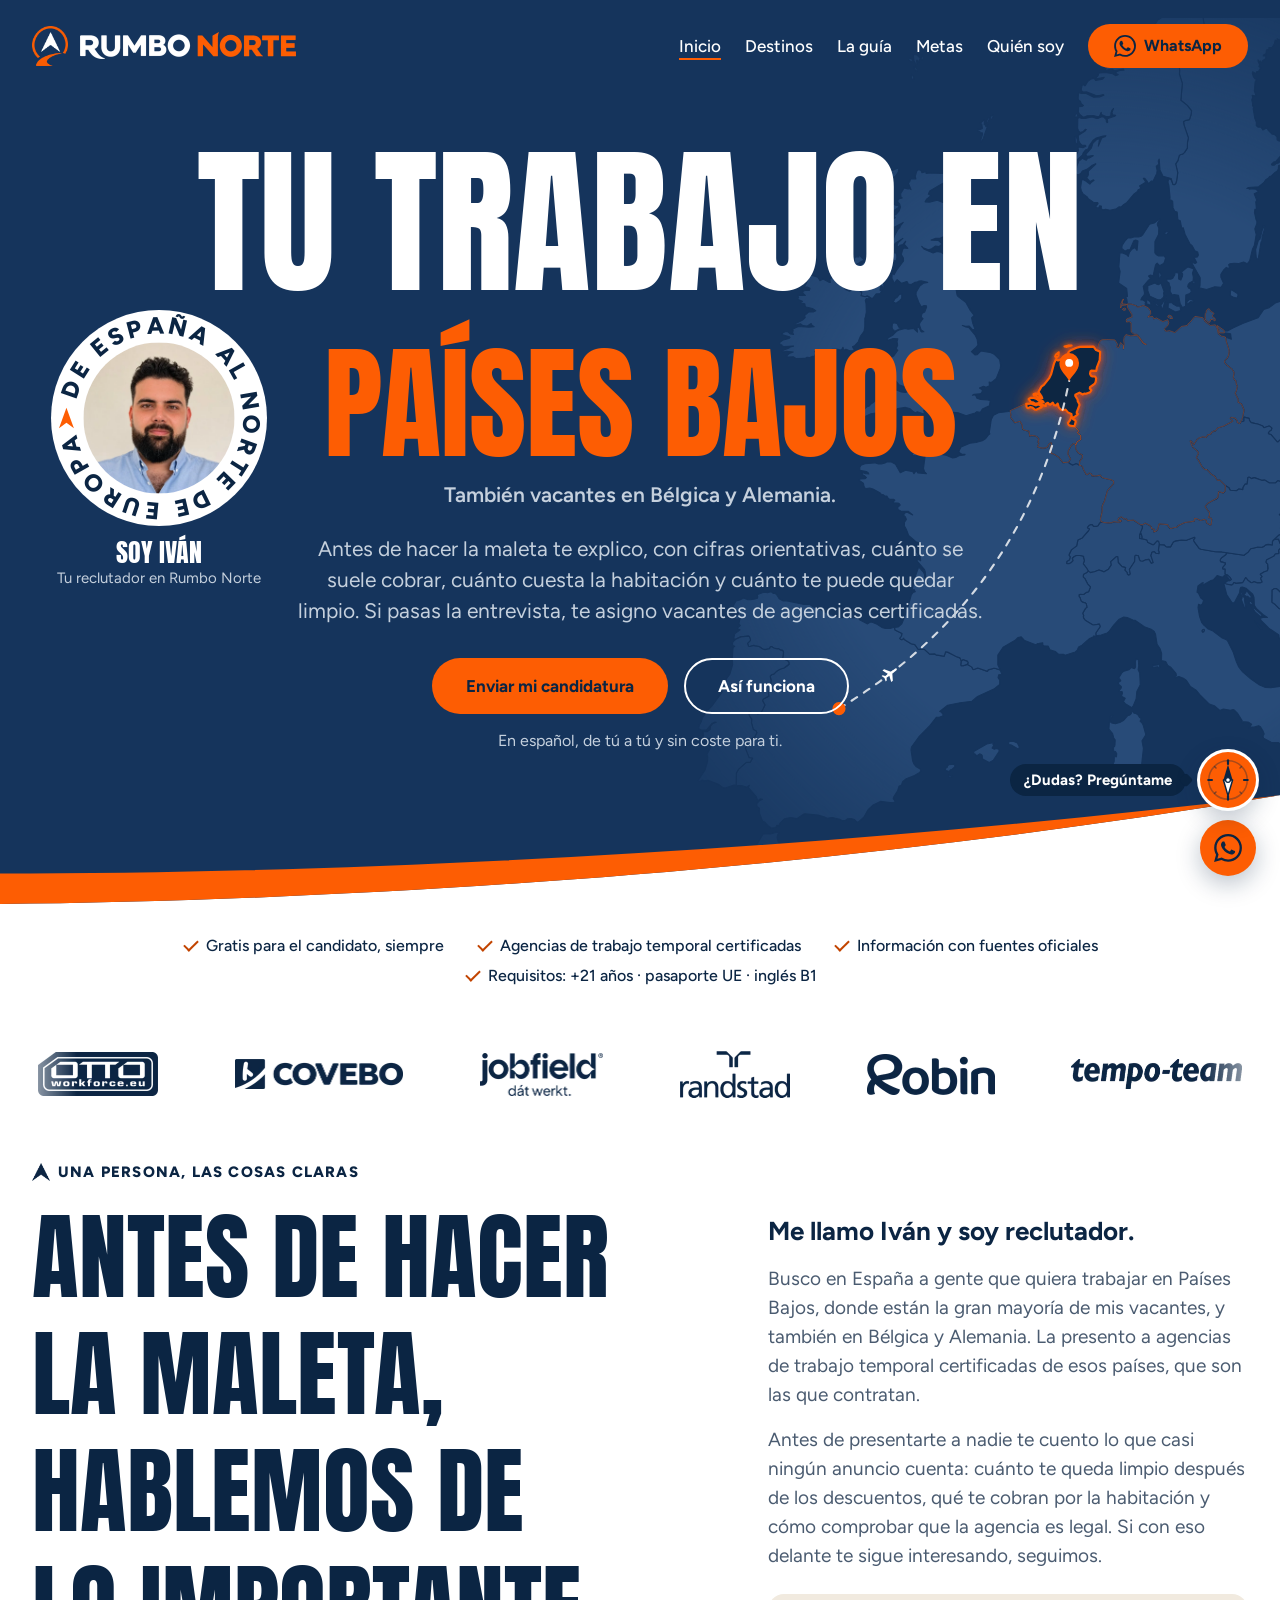
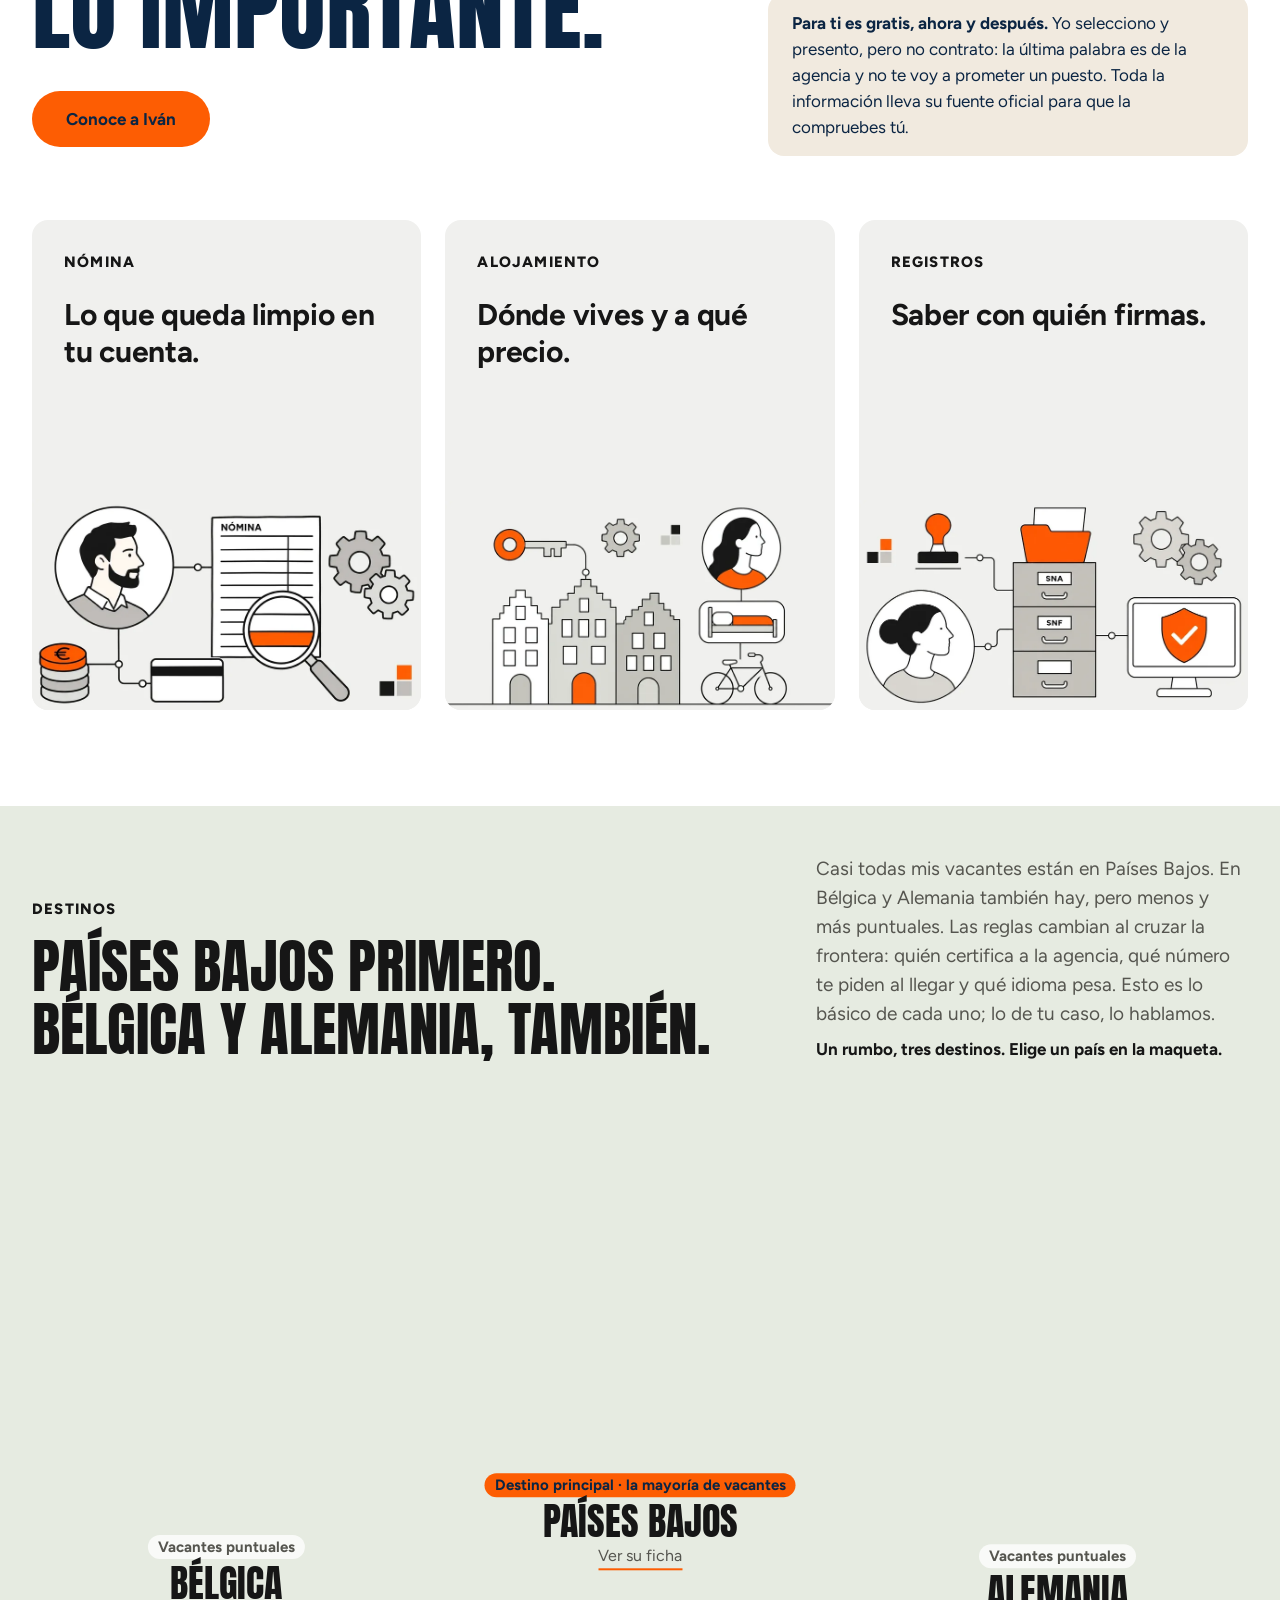
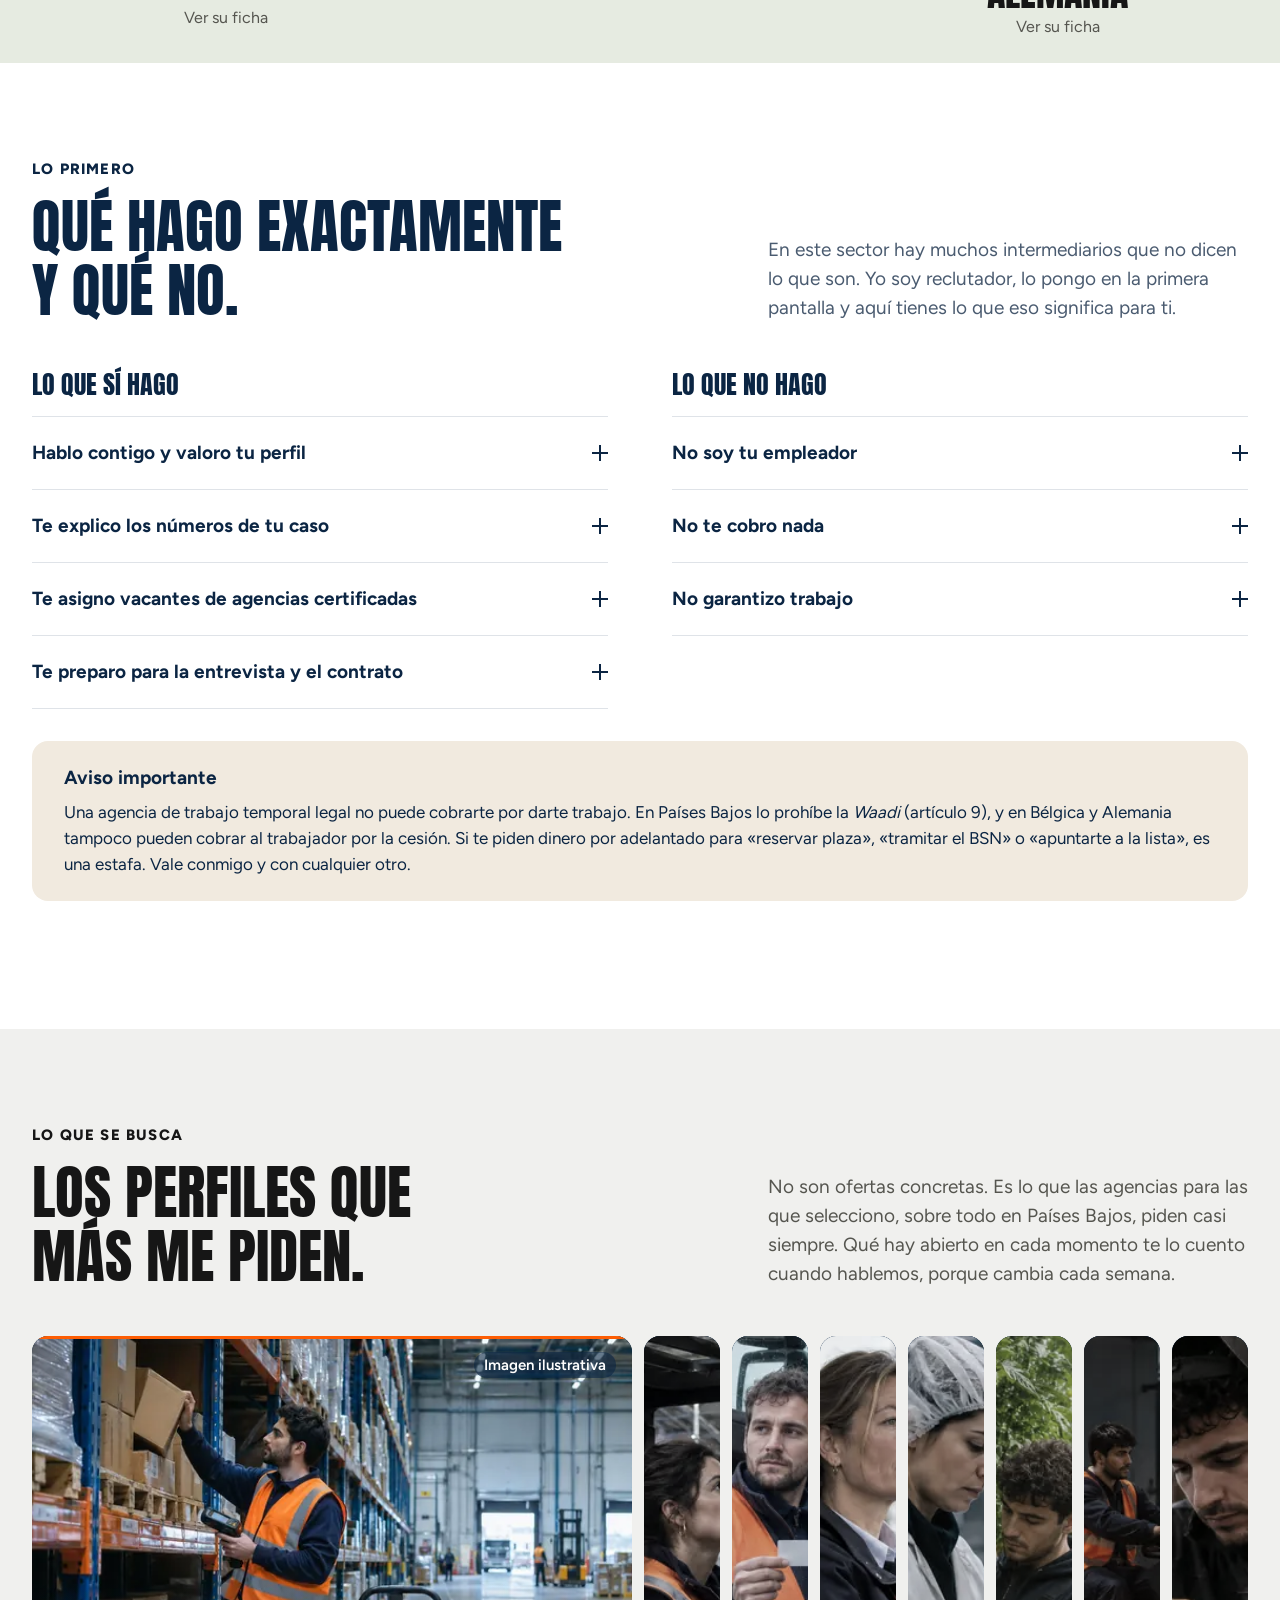
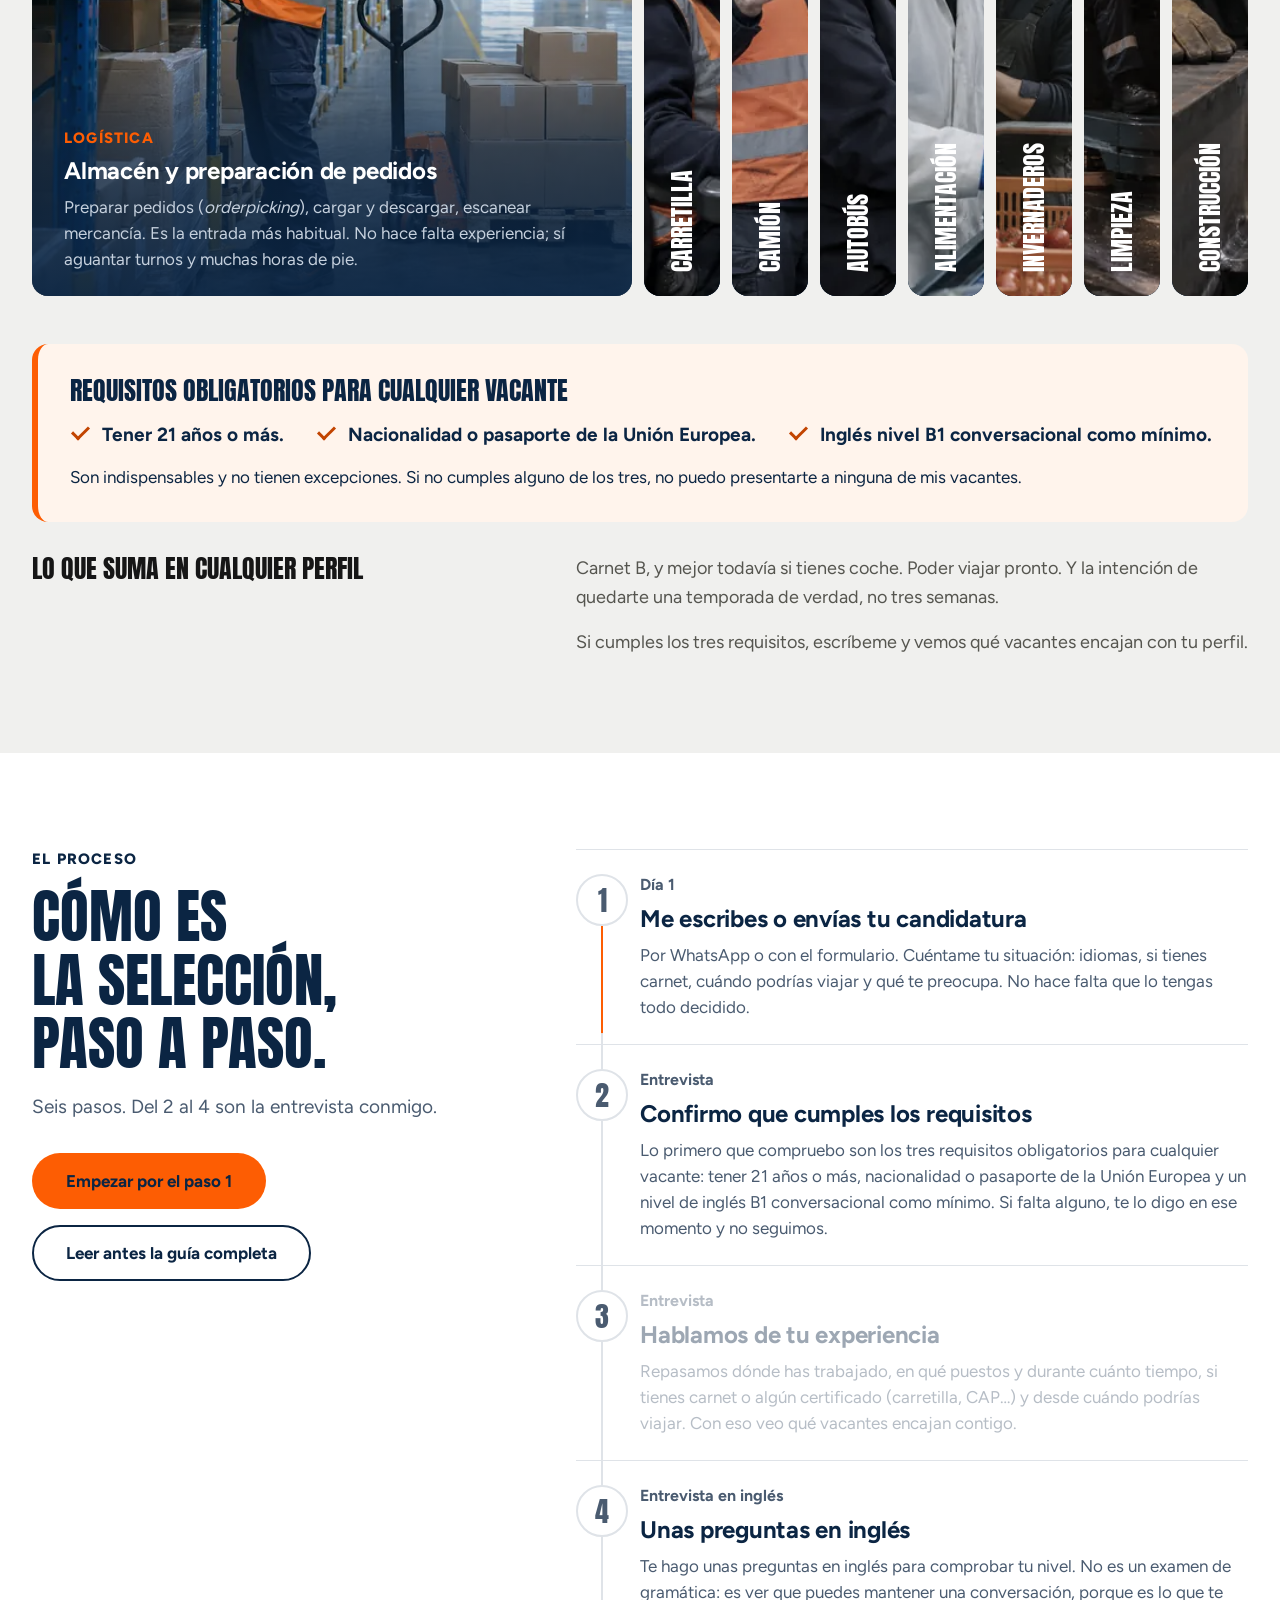
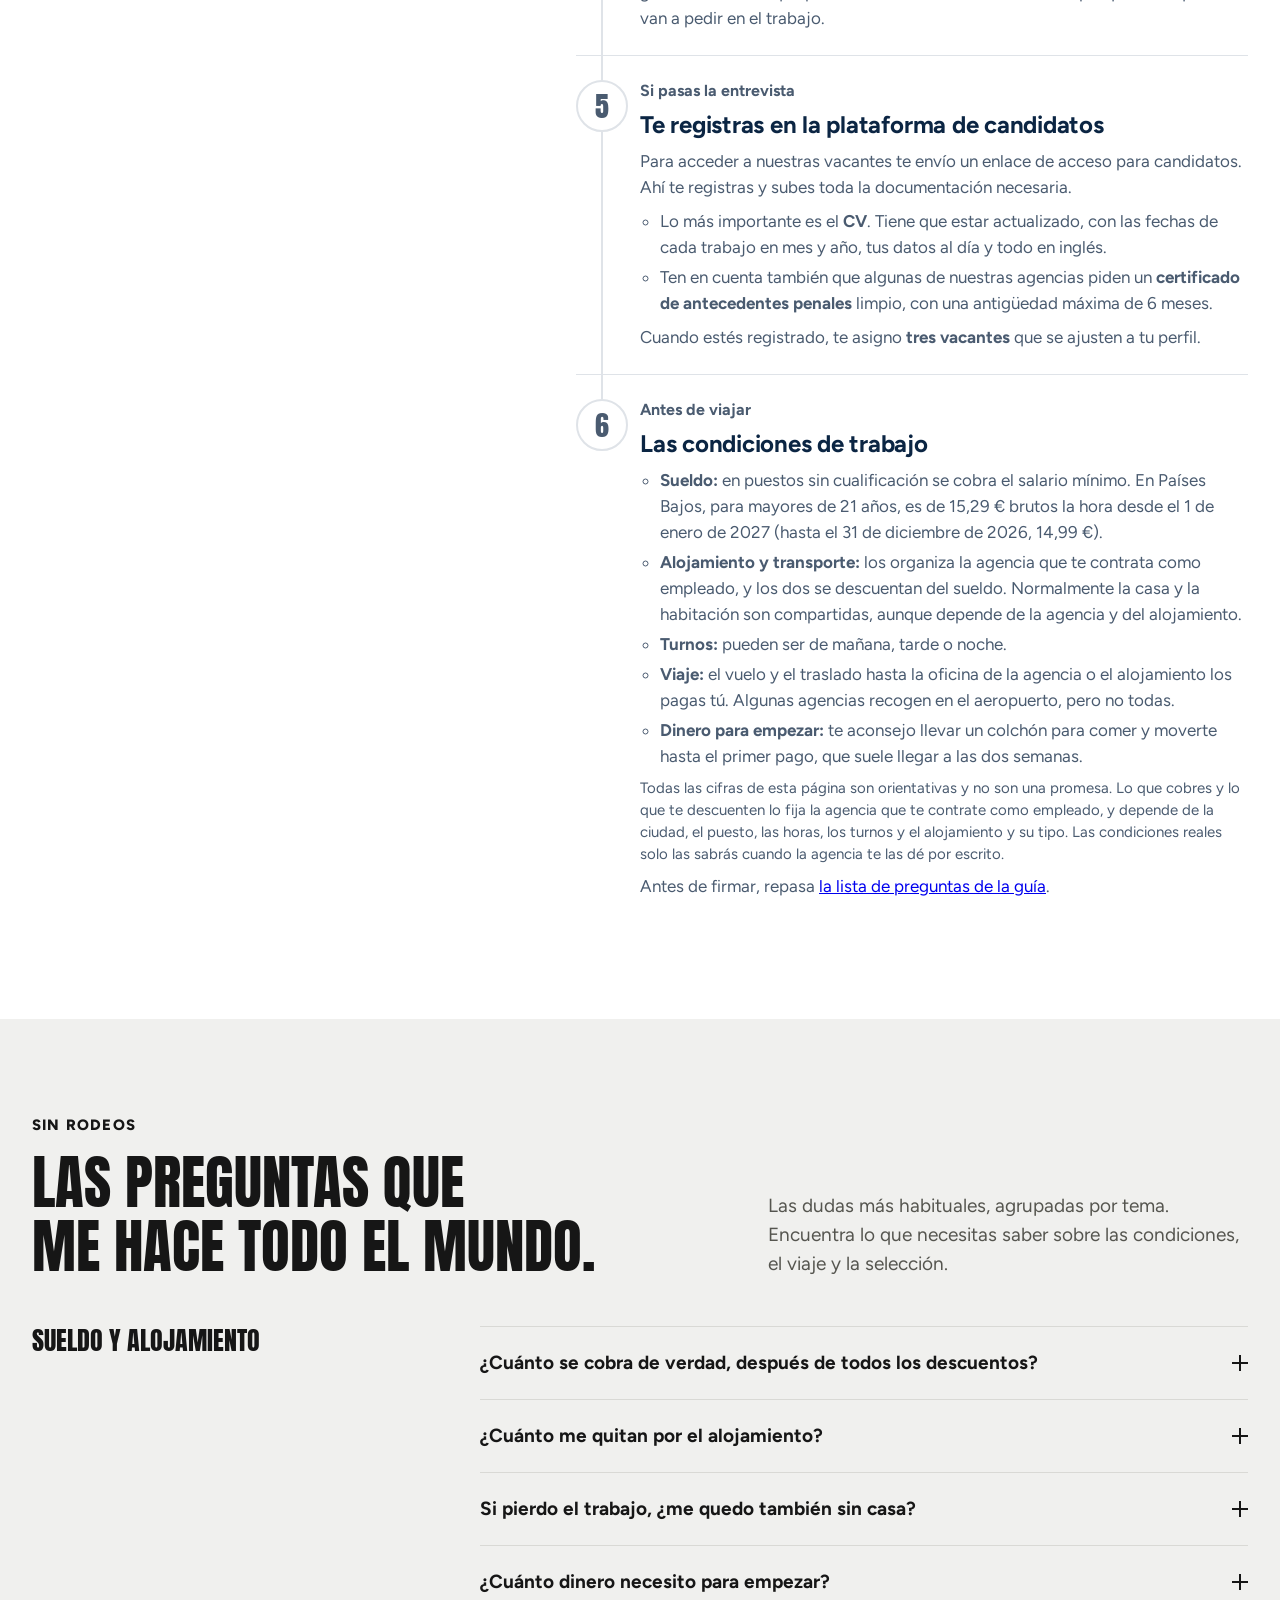
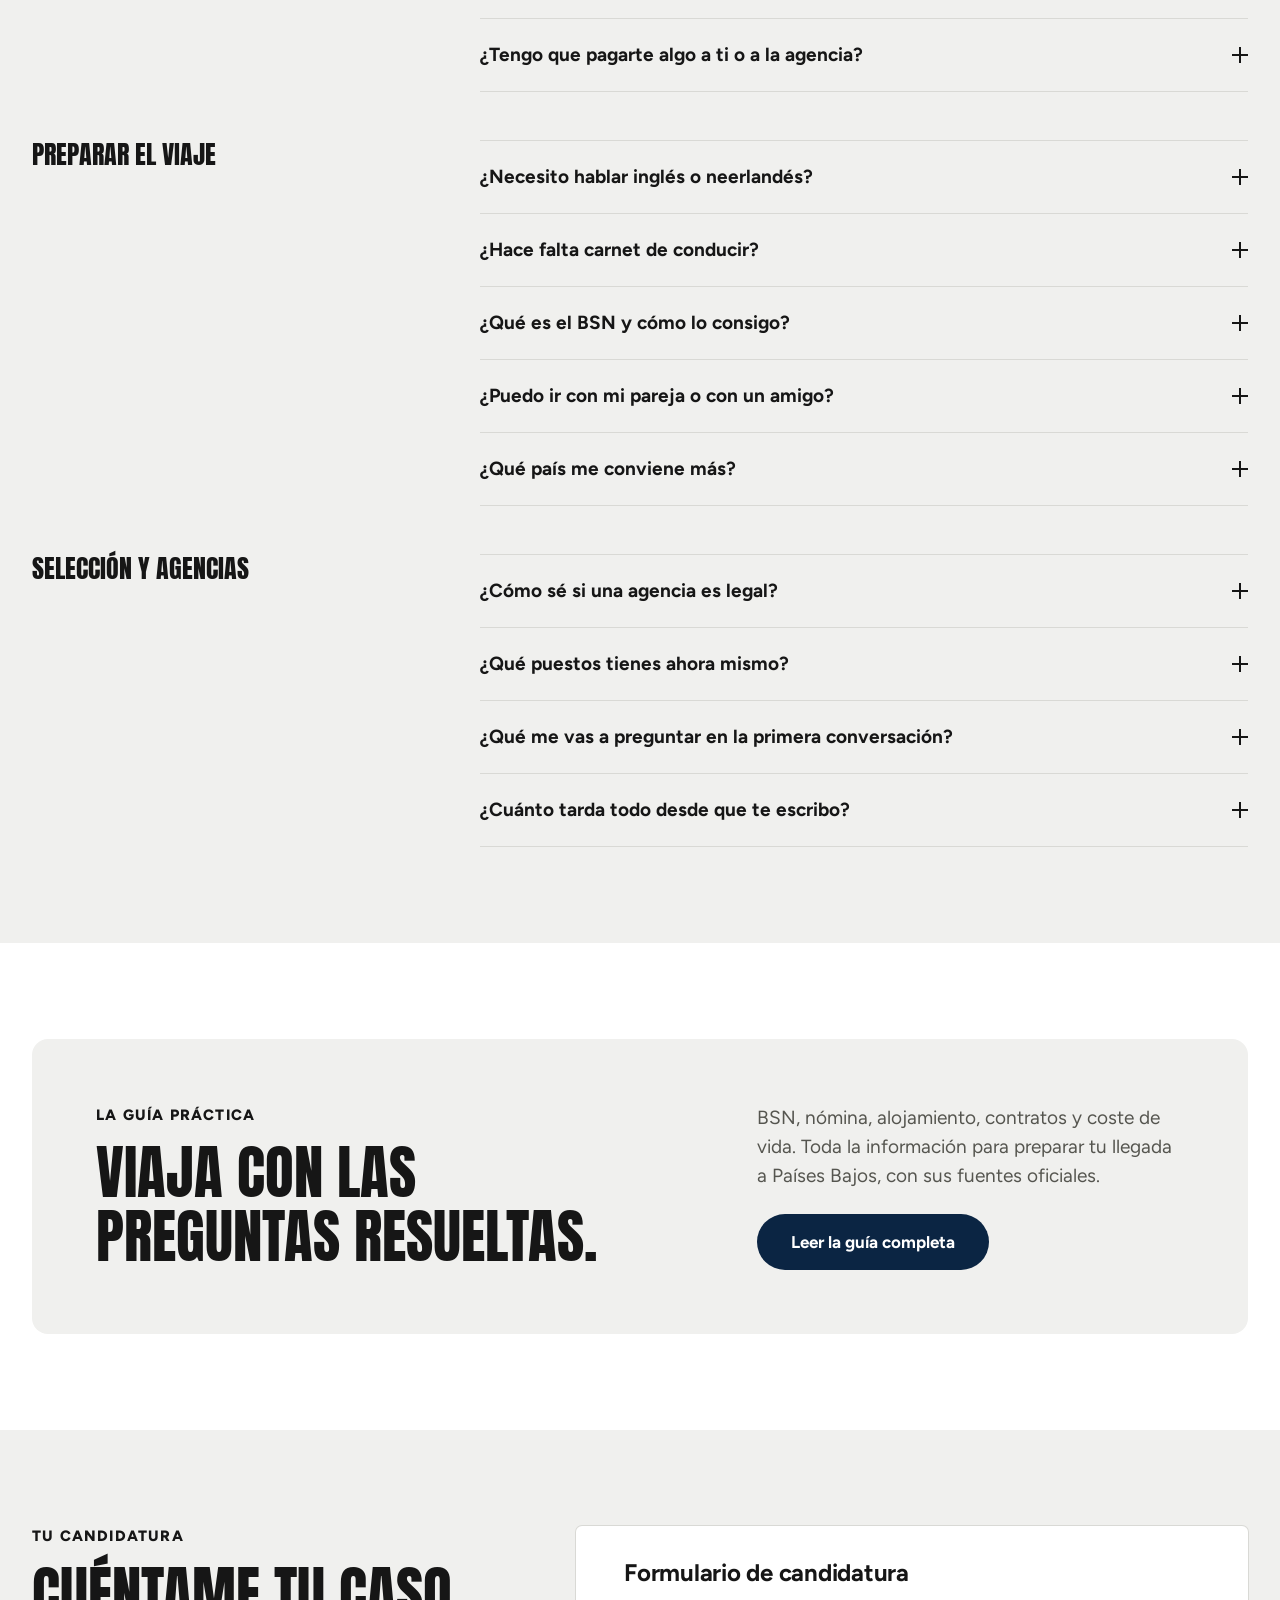
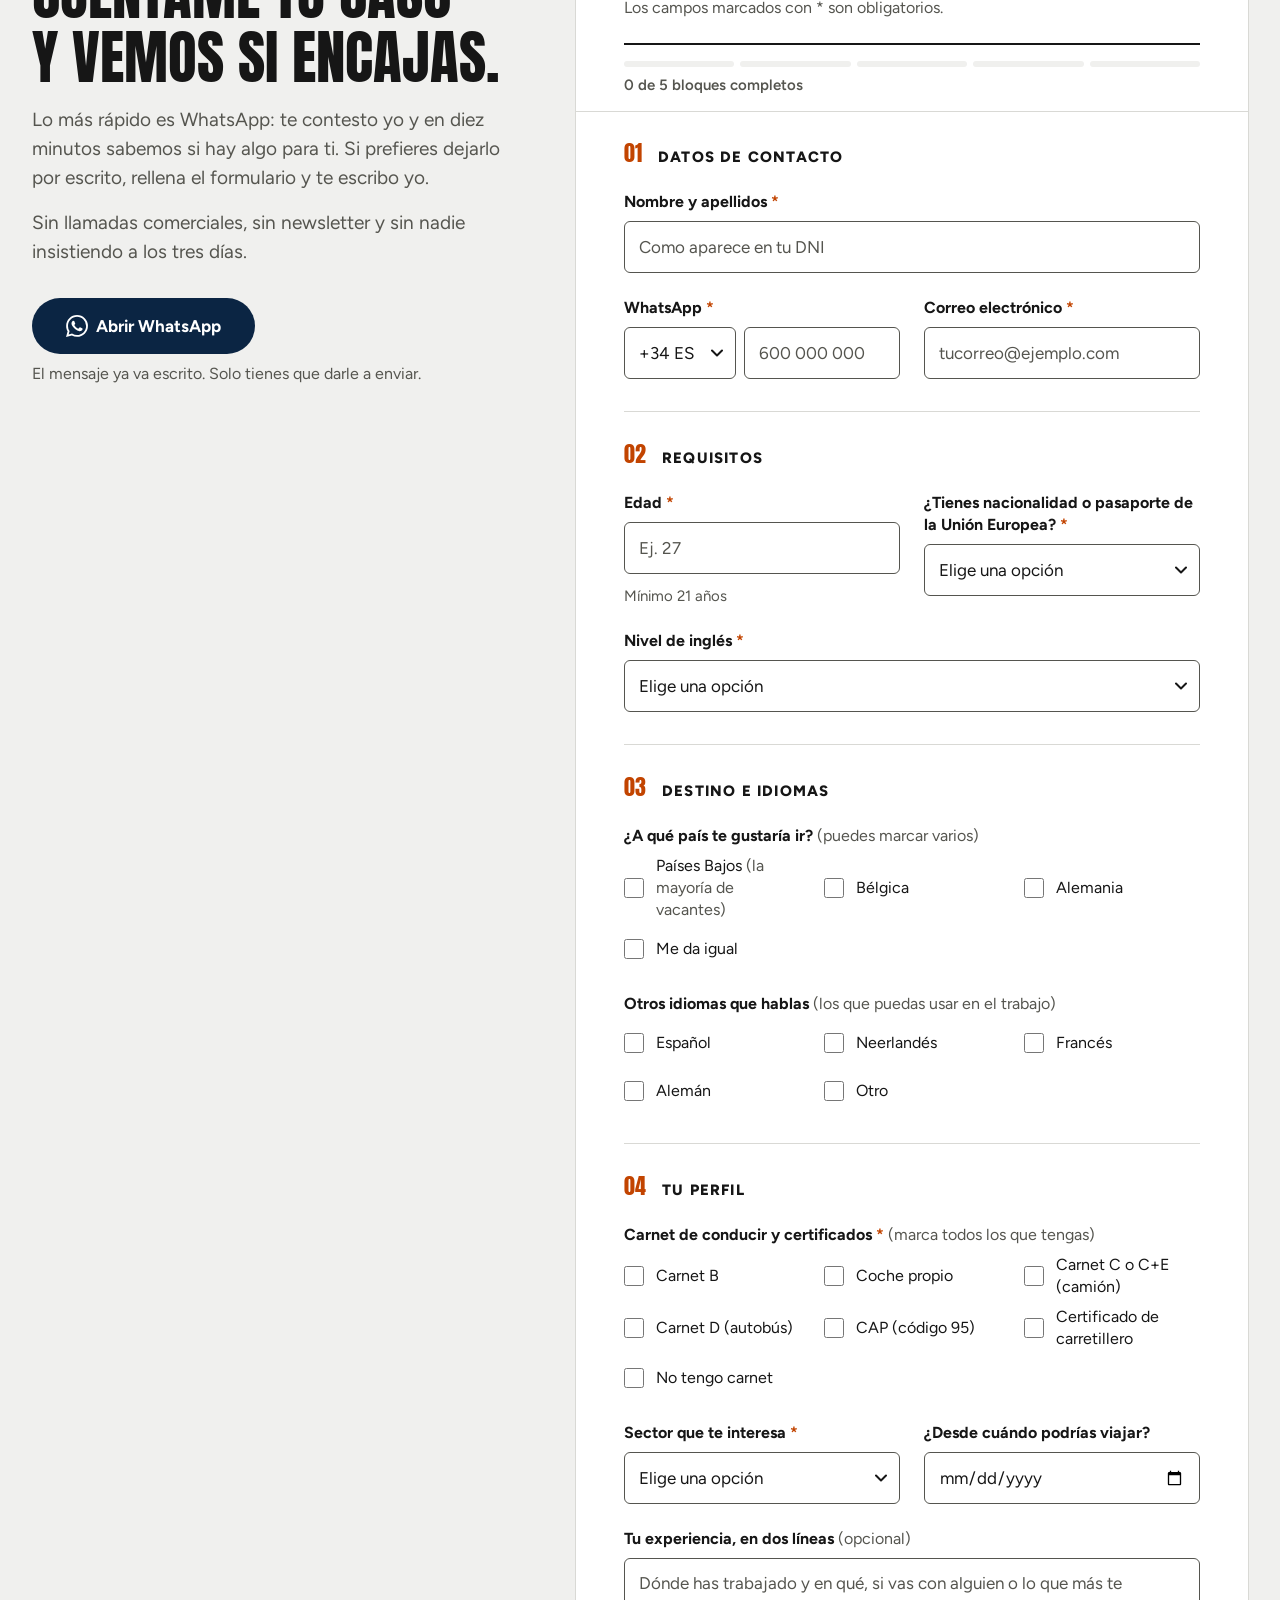
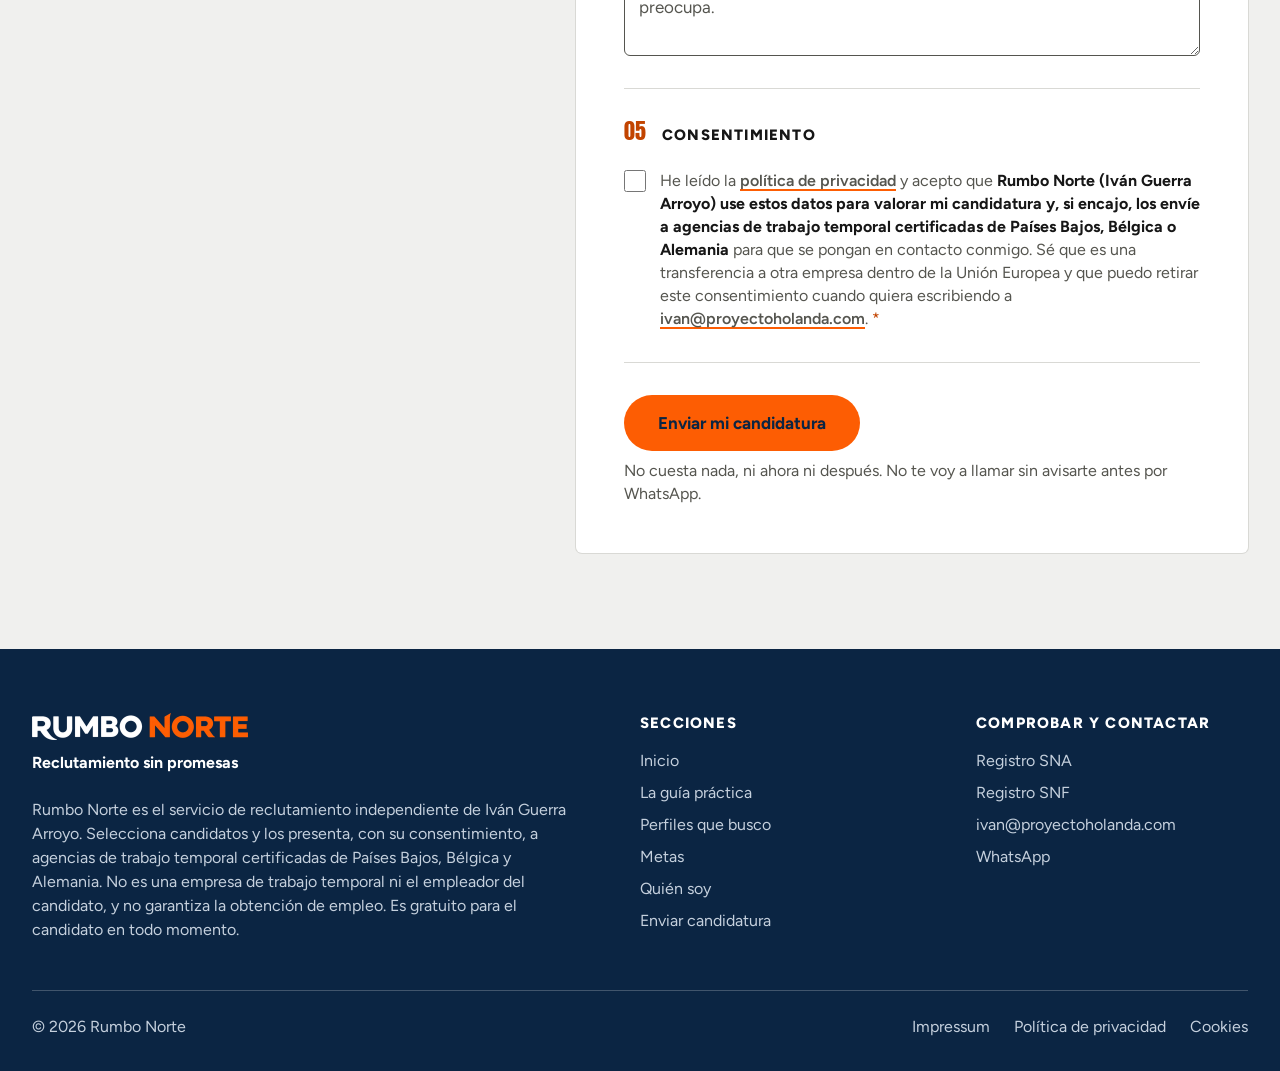
==== commit bd49fbf8: "Botones flotantes de WhatsApp y asistente (la brújula), en naranja - WhatsApp: disco naranja fijo ab" ====
--- a/web/index.html
+++ b/web/index.html
@@ -9,6 +9,7 @@
 <link rel="stylesheet" href="css/tokens.css">
 <link rel="stylesheet" href="css/bundle.css">
 <link rel="stylesheet" href="css/site.css">
+<link rel="stylesheet" href="css/asistente.css">
 </head>
 <body>
 <div id="root"></div>
--- a/web/css/bundle.css
+++ b/web/css/bundle.css
@@ -407,7 +407,7 @@
 .rn-form-end .rn-btn:disabled::before { content: ""; width: 16px; height: 16px; margin-right: 10px; border: 2.5px solid currentColor; border-right-color: transparent; border-radius: 50%; animation: rn-spin .8s linear infinite; }
 /* Progreso del formulario (js/candidatura.js): se queda arriba mientras lo rellenas. */
 .rn-form-progress { position: sticky; z-index: 2; top: 0; margin: 0 calc(var(--space-12) * -1); padding: var(--space-4) var(--space-12); background: var(--surface); box-shadow: 0 1px 0 var(--line-soft); }
-.rn-form-progress-bar { display: grid; grid-template-columns: repeat(4, 1fr); gap: 6px; }
+.rn-form-progress-bar { display: grid; grid-template-columns: repeat(5, 1fr); gap: 6px; }
 .rn-form-progress-bar span { height: 6px; overflow: hidden; border-radius: var(--radius-pill); background: var(--stone-soft); }
 .rn-form-progress-bar i { display: block; height: 100%; background: var(--orange); transform: scaleX(0); transform-origin: left; }
 .rn-form-progress p { margin: var(--space-2) 0 0; font-size: 15px; line-height: 20px; font-weight: 600; color: var(--charcoal-muted); }
--- a/web/css/site.css
+++ b/web/css/site.css
@@ -4,3 +4,37 @@
 .rn-route { position: absolute; left: 0; top: 0; z-index: 3; overflow: visible; pointer-events: none; }
 .rn-route path:first-child { fill: none; stroke: var(--orange); stroke-width: 2.5; stroke-linecap: round; stroke-linejoin: round; }
 .rn-route-tip { fill: var(--orange); transition: opacity .2s ease; }
+
+/* Lote 1 de cambios (9-11-2026) */
+/* Portada: título fijo en Países Bajos y la línea de los otros dos destinos. */
+.rn-hero-also { margin: var(--space-2) 0 0; font-size: 21px; line-height: 28px; font-weight: 600; color: var(--on-navy-muted); }
+@container (max-width: 760px) { .rn-hero-also { font-size: 17px; line-height: 24px; } }
+/* Nota corta bajo cada cifra: asterisco y gris pequeño, igual en toda la web. */
+.rn-figure-note { margin: var(--space-2) 0 0; font-size: 15px; line-height: 20px; color: var(--charcoal-muted); }
+.rn-figure-note > span { color: var(--orange-deep); font-weight: 700; }
+.rn-stats + .rn-figure-note, .rn-table + .rn-figure-note, table + .rn-figure-note { margin-top: calc(var(--space-2) * -1); margin-bottom: var(--space-6); }
+/* Destinos: etiqueta de destino principal y de vacantes puntuales. */
+.rn-place-tag { display: inline-block; margin: 0 0 4px; padding: 2px 10px; border-radius: var(--radius-pill); background: rgba(255, 255, 255, .75); font-size: 15px; line-height: 20px; font-weight: 700; color: var(--charcoal-muted); white-space: nowrap; }
+.rn-place-tag.is-main { background: var(--orange); color: var(--on-orange); }
+.rn-country > .rn-place-tag { margin-bottom: var(--space-2); }
+/* Perfiles: requisitos obligatorios, destacados antes de «Lo que suma». */
+.rn-requisitos { margin-top: var(--space-12); padding: var(--space-8); border-left: 6px solid var(--orange); border-radius: var(--radius-md); background: var(--surface-tint); color: var(--ink); }
+.rn-requisitos ul { display: flex; flex-wrap: wrap; gap: var(--space-4) var(--space-8); margin: 0; padding: 0; list-style: none; font-size: 19px; line-height: 26px; font-weight: 700; }
+.rn-requisitos li { position: relative; padding-left: 32px; }
+.rn-requisitos li::before { content: ""; position: absolute; left: 2px; top: 4px; width: 14px; height: 7px; border-left: 3px solid var(--orange-deep); border-bottom: 3px solid var(--orange-deep); transform: rotate(-45deg); }
+.rn-requisitos p { margin: var(--space-4) 0 0; font-size: 17px; line-height: 26px; }
+.rn-requisitos + .rn-profiles-note { margin-top: var(--space-8); }
+@container (max-width: 760px) { .rn-requisitos { padding: var(--space-6); } .rn-requisitos ul { flex-direction: column; } }
+/* Proceso: pasos con lista. */
+.rn-step-blocks p { margin: 0 0 var(--space-2); }
+.rn-step-blocks ul { margin: 0 0 var(--space-2); padding-left: 20px; }
+.rn-step-blocks li { margin-bottom: 4px; }
+.rn-step-blocks > :last-child { margin-bottom: 0; }
+.rn-step-blocks .rn-fine { font-size: 15px; line-height: 22px; }
+/* Formulario: ayuda bajo un campo y nota gris junto a una casilla. */
+.rn-field-help { margin: 4px 0 0; font-size: 15px; line-height: 20px; color: var(--charcoal-muted); }
+.rn-check-note { color: var(--charcoal-muted); }
+/* Perfiles: el acordeón reparte el ancho según cuántos perfiles haya (ahora ocho). */
+.rn-jobs { --rn-slim: 76px; --rn-open: calc(min(1216px, 100cqi - 64px) - (var(--rn-n, 6) - 1) * (var(--rn-slim) + var(--rn-gap))); }
+/* Hero: con movimiento permitido el avión y la chincheta no se pintan quietos antes del vuelo; js/heroe.js los hace aparecer. */
+@media (prefers-reduced-motion: no-preference) { .rn-hero-map-plane, .rn-hero-map-pin { opacity: 0; } }
--- a/web/css/asistente.css
+++ b/web/css/asistente.css
@@ -0,0 +1,138 @@
+/* Orbes flotantes: WhatsApp (abajo) y la brújula, el asistente (encima). Los dos en naranja.
+   WhatsApp es un disco liso; la brújula lleva el canto blanco de los sellos de la web y una
+   aguja que busca el norte. */
+:root { --rn-orb: 56px; --rn-orb-edge: 16px; --rn-orb-gap: 12px; }
+@media (min-width: 768px) { :root { --rn-orb-edge: 24px; } }
+
+/* ---- WhatsApp */
+.rn-wa-orb { position: fixed; right: var(--rn-orb-edge); bottom: var(--rn-orb-edge); z-index: 60; display: grid; place-items: center; width: var(--rn-orb); height: var(--rn-orb); border-radius: 50%; background: var(--orange); color: var(--navy); box-shadow: 0 8px 24px rgba(11, 37, 67, .28); transition: transform .2s ease, opacity .25s ease, box-shadow .2s ease; }
+.rn-wa-orb svg { width: 28px; height: 28px; fill: currentColor; }
+.rn-wa-orb:hover { transform: translateY(-3px); box-shadow: 0 12px 28px rgba(194, 68, 0, .4); }
+.rn-wa-orb:focus-visible { outline: 3px solid var(--navy); outline-offset: 4px; }
+.rn-wa-orb.is-away { opacity: 0; transform: translateY(12px) scale(.9); pointer-events: none; }
+
+/* ---- La brújula: el orbe */
+.rn-bru { --rn-bru-bottom: calc(var(--rn-orb-edge) + var(--rn-orb) + var(--rn-orb-gap)); font-family: var(--font-sans); }
+.rn-bru-orb { position: fixed; right: var(--rn-orb-edge); bottom: var(--rn-bru-bottom); z-index: 60; display: grid; place-items: center; width: var(--rn-orb); height: var(--rn-orb); padding: 0; border: 0; border-radius: 50%; background: var(--orange); color: var(--navy); box-shadow: 0 0 0 3px var(--surface), 0 8px 24px rgba(11, 37, 67, .3); cursor: pointer; opacity: 0; transform: scale(.6); transition: transform .35s cubic-bezier(.34, 1.56, .64, 1), opacity .25s ease, background-color .2s ease, box-shadow .2s ease; }
+.rn-bru.is-ready .rn-bru-orb { opacity: 1; transform: none; }
+.rn-bru.is-ready .rn-bru-orb:hover { transform: rotate(-8deg) scale(1.06); }
+.rn-bru-orb:focus-visible { outline: 3px solid var(--navy); outline-offset: 5px; }
+.rn-bru-orb > svg { grid-area: 1 / 1; width: 44px; height: 44px; transition: opacity .2s ease, transform .3s ease; }
+.rn-bru-x { width: 26px !important; height: 26px !important; opacity: 0; transform: rotate(-90deg); color: var(--orange); }
+.rn-bru.is-open .rn-bru-orb { background: var(--navy); box-shadow: 0 0 0 3px var(--orange), 0 8px 24px rgba(11, 37, 67, .3); }
+.rn-bru.is-open .rn-bru-face { opacity: 0; transform: rotate(90deg) scale(.6); }
+.rn-bru.is-open .rn-bru-x { opacity: 1; transform: none; }
+.rn-bru.is-away:not(.is-open) .rn-bru-orb, .rn-bru.is-away:not(.is-open) .rn-bru-tip { opacity: 0; transform: translateY(12px) scale(.9); pointer-events: none; }
+
+/* Esfera de la brújula: aguja de dos puntas, norte macizo y sur hueco. */
+.rn-bru-dial { fill: none; stroke: currentColor; stroke-width: 1.6; opacity: .35; }
+.rn-bru-tick { stroke: currentColor; stroke-width: 2.4; stroke-linecap: round; }
+.rn-bru-tick.is-minor { stroke-width: 1.6; opacity: .5; }
+.rn-bru-needle { transform-box: view-box; transform-origin: 24px 24px; }
+.rn-bru-n { fill: currentColor; }
+.rn-bru-s { fill: var(--surface); stroke: currentColor; stroke-width: 1.6; stroke-linejoin: round; }
+.rn-bru-pin { fill: var(--surface); stroke: currentColor; stroke-width: 1.4; }
+/* En reposo la aguja oscila y se asienta, como una brújula de verdad; al pasar por encima apunta firme al norte. */
+.rn-bru-face .rn-bru-needle { animation: rn-bru-settle 7s ease-in-out infinite; }
+.rn-bru-orb:hover .rn-bru-needle { animation: none; transform: rotate(0); transition: transform .4s cubic-bezier(.34, 1.56, .64, 1); }
+@keyframes rn-bru-settle {
+  0%, 62%, 100% { transform: rotate(0); }
+  68% { transform: rotate(-26deg); }
+  75% { transform: rotate(16deg); }
+  81% { transform: rotate(-8deg); }
+  87% { transform: rotate(3deg); }
+}
+
+/* Aviso «¿Dudas? Pregúntame», una vez por visita. */
+.rn-bru-tip { position: fixed; z-index: 60; right: calc(var(--rn-orb-edge) + var(--rn-orb) + 14px); bottom: calc(var(--rn-bru-bottom) + 12px); padding: 6px 14px; border-radius: var(--radius-pill); background: var(--navy); color: var(--on-navy); font-size: 15px; line-height: 20px; font-weight: 700; white-space: nowrap; pointer-events: none; opacity: 0; transform: translateX(8px); transition: opacity .3s ease, transform .3s ease; }
+.rn-bru-tip::after { content: ""; position: absolute; right: -5px; top: 50%; width: 10px; height: 10px; margin-top: -5px; background: inherit; transform: rotate(45deg); border-radius: 2px; }
+.rn-bru.show-tip:not(.is-open) .rn-bru-tip { opacity: 1; transform: none; }
+
+/* ---- La tarjeta */
+.rn-bru-panel { position: fixed; z-index: 61; right: var(--rn-orb-edge); bottom: calc(var(--rn-bru-bottom) + var(--rn-orb) + var(--rn-orb-gap)); display: flex; flex-direction: column; width: min(400px, calc(100vw - 2 * var(--rn-orb-edge))); max-height: min(600px, calc(100svh - var(--rn-bru-bottom) - var(--rn-orb) - var(--rn-orb-gap) - 16px)); overflow: hidden; border-radius: var(--radius-md); background: var(--surface); color: var(--ink); box-shadow: 0 0 0 1px rgba(11, 37, 67, .08), 0 24px 60px rgba(11, 37, 67, .3); transform-origin: calc(100% - 28px) 100%; animation: rn-bru-in .32s cubic-bezier(.34, 1.4, .64, 1); }
+.rn-bru-panel[hidden] { display: none; }
+@keyframes rn-bru-in { from { opacity: 0; transform: translateY(16px) scale(.92); } }
+
+.rn-bru-head { display: flex; align-items: center; gap: 12px; padding: 14px 10px 14px 16px; background: var(--navy); color: var(--on-navy); }
+.rn-bru-headface { flex: none; width: 42px; height: 42px; color: var(--orange); }
+.rn-bru-headface .rn-bru-dial { stroke: var(--on-navy); opacity: .3; }
+.rn-bru-headface .rn-bru-tick { stroke: var(--on-navy); }
+.rn-bru-headface .rn-bru-s, .rn-bru-headface .rn-bru-pin { fill: var(--navy); stroke: var(--on-navy); }
+.rn-bru-headface .rn-bru-needle { transition: transform .8s cubic-bezier(.34, 1.56, .64, 1); }
+.rn-bru.is-thinking .rn-bru-headface .rn-bru-needle { animation: rn-spin .7s linear infinite; }
+.rn-bru-titles { flex: 1; min-width: 0; }
+.rn-bru-title { margin: 0; font-family: var(--font-display); font-size: 26px; line-height: 30px; letter-spacing: .5px; text-transform: uppercase; }
+.rn-bru-status { display: block; overflow: hidden; color: var(--on-navy-muted); white-space: nowrap; text-overflow: ellipsis; font-size: 15px; line-height: 20px; }
+.rn-bru-icon { display: grid; place-items: center; flex: none; width: 40px; height: 40px; padding: 0; border: 0; border-radius: 50%; background: transparent; color: var(--on-navy); cursor: pointer; transition: background-color .15s ease; }
+.rn-bru-icon svg { width: 22px; height: 22px; }
+.rn-bru-icon:hover { background: var(--navy-raised); }
+.rn-bru-icon:focus-visible { outline: 3px solid var(--orange); outline-offset: -3px; }
+.rn-bru-icon[hidden] { display: none; }
+
+/* Franja de ruta bajo la cabecera: avanza mientras busca. */
+.rn-bru-route { flex: none; height: 4px; background: repeating-linear-gradient(90deg, var(--orange) 0 14px, transparent 14px 22px); background-size: 22px 4px; }
+.rn-bru.is-thinking .rn-bru-route { animation: rn-bru-route .5s linear infinite; }
+@keyframes rn-bru-route { to { background-position: 22px 0; } }
+
+.rn-bru-body { flex: 1; min-height: 0; overflow-y: auto; overscroll-behavior: contain; display: flex; flex-direction: column; gap: 12px; padding: 16px; outline: none; }
+.rn-bru-hello { margin: 0; color: var(--charcoal-muted); font-size: 15px; line-height: 22px; }
+.rn-bru-chips { display: flex; flex-wrap: wrap; gap: 8px; margin: 0; padding: 0; list-style: none; }
+.rn-bru-chips.is-next { margin-top: 2px; }
+.rn-bru-chip { min-height: 36px; padding: 6px 14px; border: 2px solid var(--navy); border-radius: var(--radius-pill); background: var(--surface); color: var(--navy); font: inherit; font-size: 15px; line-height: 20px; font-weight: 600; text-align: left; cursor: pointer; transition: background-color .15s ease, color .15s ease, transform .15s ease; }
+.rn-bru-chip:hover { background: var(--navy); color: var(--on-navy); }
+.rn-bru-chip:focus-visible { outline: 3px solid var(--orange); outline-offset: 2px; }
+.rn-bru-chip.is-flow, .rn-bru-chip.is-yes { border-color: var(--orange); background: var(--orange); color: var(--on-orange); font-weight: 700; }
+.rn-bru-chip.is-flow:hover, .rn-bru-chip.is-yes:hover { border-color: var(--orange-deep); background: var(--orange-deep); color: var(--surface); }
+
+/* La pregunta, a la derecha en azul; la respuesta, a la izquierda con el canto naranja de los avisos. */
+.rn-bru-asked { align-self: flex-end; max-width: 85%; margin: 0; padding: 8px 14px; border-radius: 16px 16px 4px 16px; background: var(--navy); color: var(--on-navy); font-size: 15px; line-height: 22px; overflow-wrap: anywhere; }
+.rn-bru-answer { display: flex; flex-direction: column; gap: 10px; padding: 12px 14px; border-left: 4px solid var(--orange); border-radius: 4px 16px 16px 4px; background: var(--surface-tint); outline: none; }
+.rn-bru-answer:focus-visible { box-shadow: 0 0 0 3px var(--navy); }
+.rn-bru-answer.is-new > * { animation: rn-bru-line .4s cubic-bezier(.2, .7, .3, 1) both; }
+.rn-bru-answer.is-new > :nth-child(2) { animation-delay: .08s; }
+.rn-bru-answer.is-new > :nth-child(3) { animation-delay: .16s; }
+.rn-bru-answer.is-new > :nth-child(4) { animation-delay: .24s; }
+@keyframes rn-bru-line { from { opacity: 0; transform: translateX(-10px); } }
+.rn-bru-text { margin: 0; font-size: 16px; line-height: 24px; }
+.rn-bru-text strong { font-weight: 700; }
+.rn-bru-text a { color: inherit; font-weight: 600; text-decoration: underline; text-decoration-color: var(--orange); text-decoration-thickness: 2px; text-underline-offset: 3px; }
+.rn-bru-meta { margin: 0; color: var(--orange-deep); font-size: 15px; line-height: 20px; font-weight: 800; }
+.rn-bru-go { padding-top: 8px; border-top: 1px dashed rgba(11, 37, 67, .2); }
+.rn-bru-link { display: inline-flex; align-items: center; gap: 6px; color: var(--navy); font-size: 15px; line-height: 22px; font-weight: 700; text-decoration: none; }
+.rn-bru-link::after { content: "→"; color: var(--orange-deep); transition: transform .15s ease; }
+.rn-bru-link:hover::after { transform: translateX(3px); }
+.rn-bru-link:hover { text-decoration: underline; text-decoration-color: var(--orange); text-decoration-thickness: 2px; text-underline-offset: 3px; }
+.rn-bru-cta { display: flex; flex-wrap: wrap; gap: 8px; }
+.rn-bru-btn { display: inline-flex; align-items: center; min-height: 44px; padding: 0 18px; border: 2px solid transparent; border-radius: var(--radius-pill); font-size: 15px; line-height: 20px; font-weight: 700; text-decoration: none; transition: transform .15s ease, background-color .15s ease; }
+.rn-bru-btn:hover { transform: translateY(-2px); }
+.rn-bru-btn:focus-visible { outline: 3px solid var(--navy); outline-offset: 2px; }
+.rn-bru-btn.is-wa { background: var(--orange); color: var(--on-orange); }
+.rn-bru-btn.is-line { border-color: var(--navy); color: var(--navy); }
+
+/* Mientras busca: una ruta de puntos que se va encendiendo. */
+.rn-bru-think { display: flex; gap: 7px; padding: 6px 2px; }
+.rn-bru-think i { width: 8px; height: 8px; border-radius: 50%; background: var(--orange); opacity: .2; animation: rn-bru-dot 1s ease-in-out infinite; }
+.rn-bru-think i:nth-child(2) { animation-delay: .1s; }
+.rn-bru-think i:nth-child(3) { animation-delay: .2s; }
+.rn-bru-think i:nth-child(4) { animation-delay: .3s; }
+.rn-bru-think i:nth-child(5) { animation-delay: .4s; }
+@keyframes rn-bru-dot { 40% { opacity: 1; transform: scale(1.25); } }
+
+.rn-bru-form { flex: none; display: flex; align-items: center; gap: 8px; padding: 10px 12px 6px; border-top: 1px solid var(--line); }
+.rn-bru-field { flex: 1; min-width: 0; height: 46px; padding: 0 16px; border: 2px solid transparent; border-radius: var(--radius-pill); background: var(--stone-soft); color: var(--ink); font: inherit; font-size: 16px; transition: border-color .15s ease, background-color .15s ease; }
+.rn-bru-field::placeholder { color: var(--charcoal-muted); }
+.rn-bru-field:focus { outline: none; border-color: var(--navy); background: var(--surface); }
+.rn-bru-send { display: grid; place-items: center; flex: none; width: 46px; height: 46px; padding: 0; border: 0; border-radius: 50%; background: var(--orange); color: var(--navy); cursor: pointer; transition: transform .2s ease, background-color .15s ease; }
+.rn-bru-send svg { width: 24px; height: 24px; }
+.rn-bru-send:hover { transform: translateY(-2px); }
+.rn-bru-send:focus-visible { outline: 3px solid var(--navy); outline-offset: 2px; }
+.rn-bru-send:disabled { opacity: .5; cursor: default; transform: none; }
+.rn-bru-note { flex: none; margin: 0; padding: 0 16px 12px; color: var(--charcoal-muted); font-size: 15px; line-height: 20px; }
+.rn-bru-sr { position: absolute; width: 1px; height: 1px; overflow: hidden; clip-path: inset(50%); white-space: nowrap; }
+
+@media (prefers-reduced-motion: reduce) {
+  .rn-bru-orb, .rn-bru-panel, .rn-wa-orb, .rn-bru-tip { transition: none; animation: none; }
+  .rn-bru-face .rn-bru-needle, .rn-bru.is-thinking .rn-bru-headface .rn-bru-needle, .rn-bru.is-thinking .rn-bru-route, .rn-bru-think i { animation: none; }
+  .rn-bru-think i { opacity: .6; }
+}
+@media print { .rn-wa-orb, .rn-bru { display: none; } }
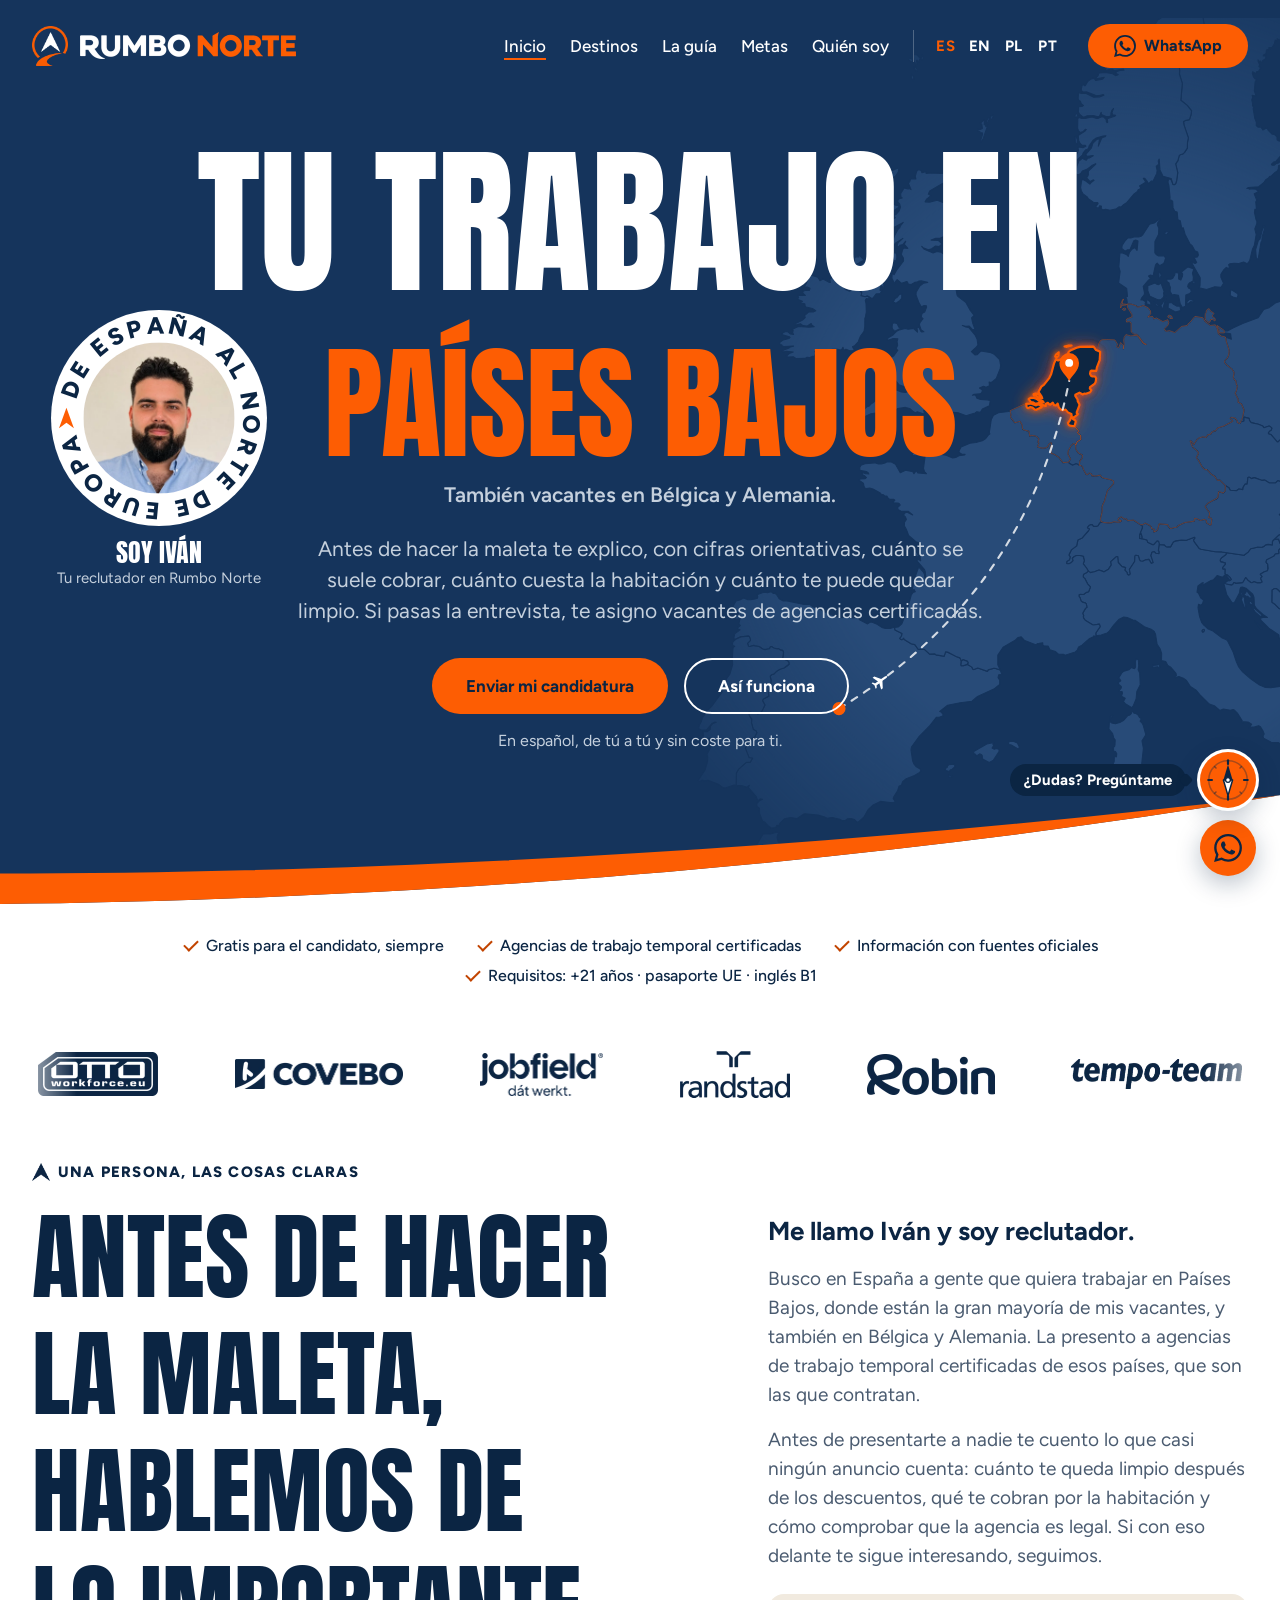
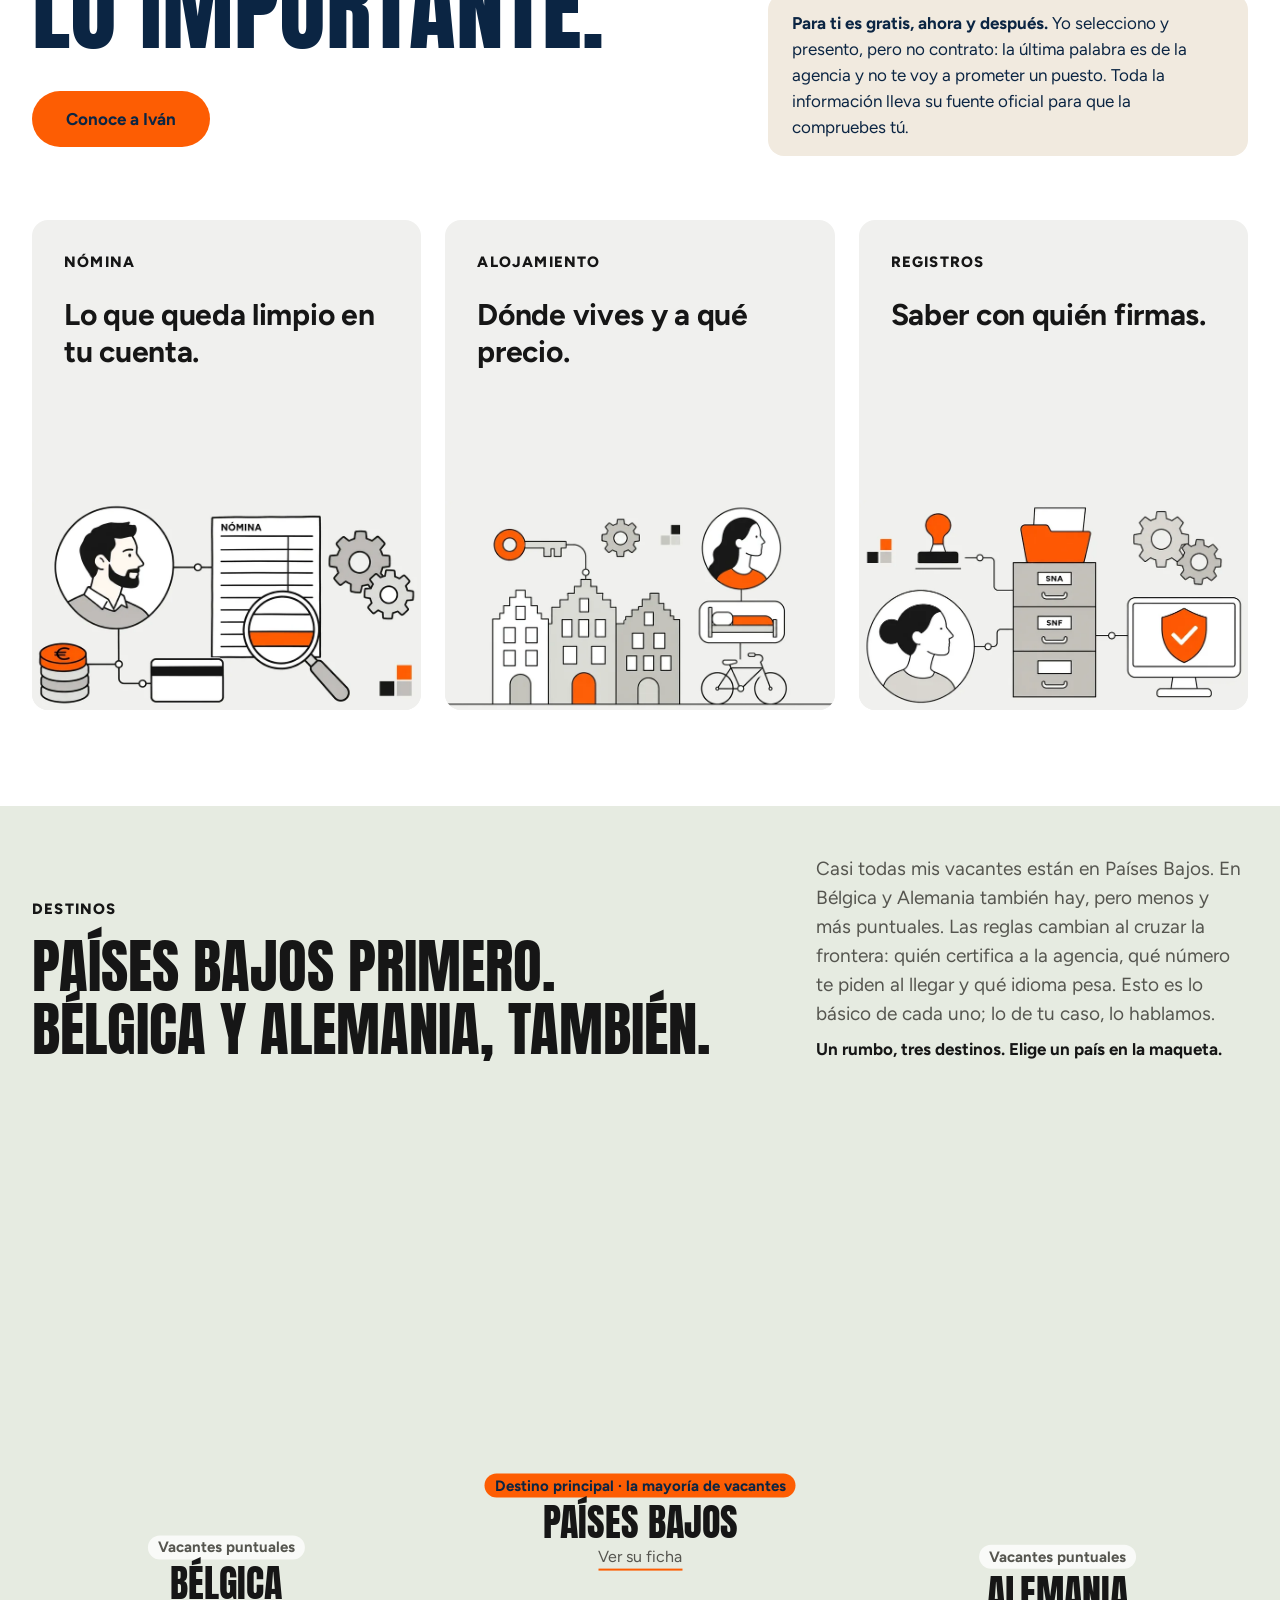
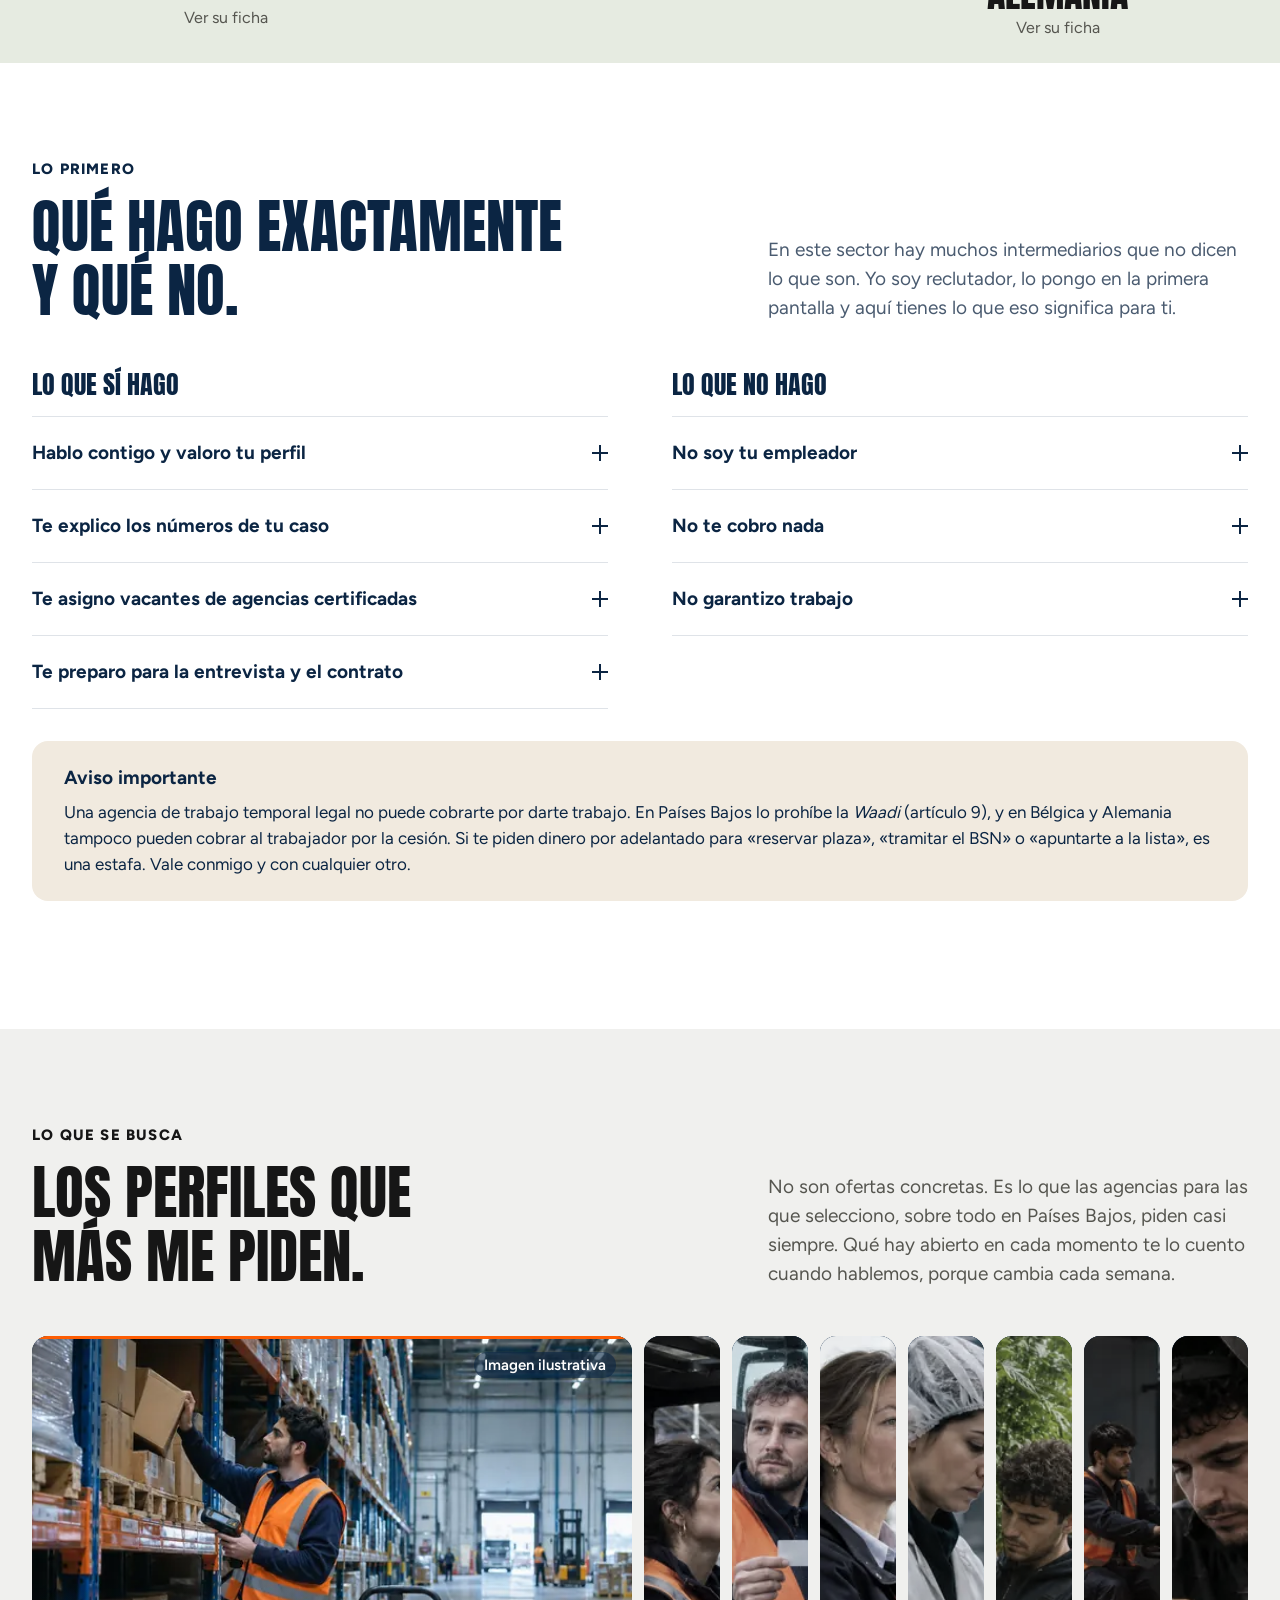
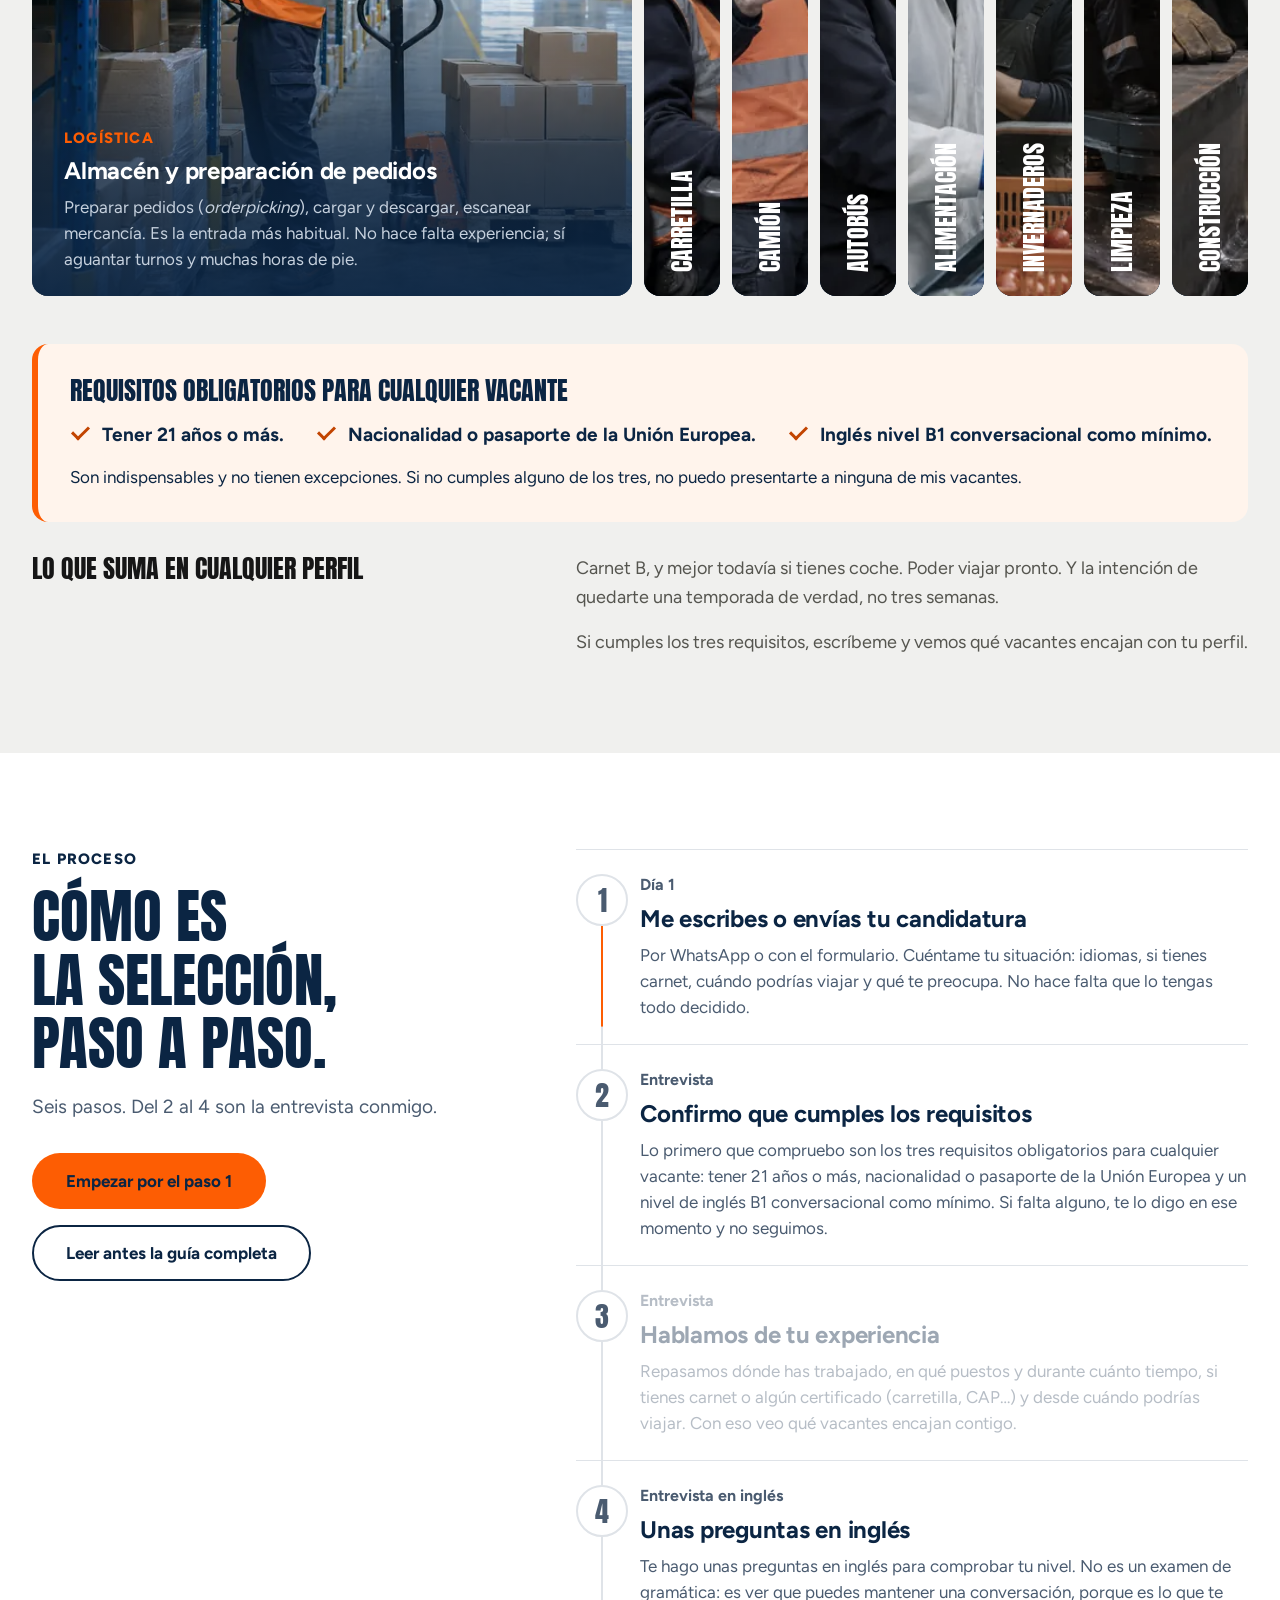
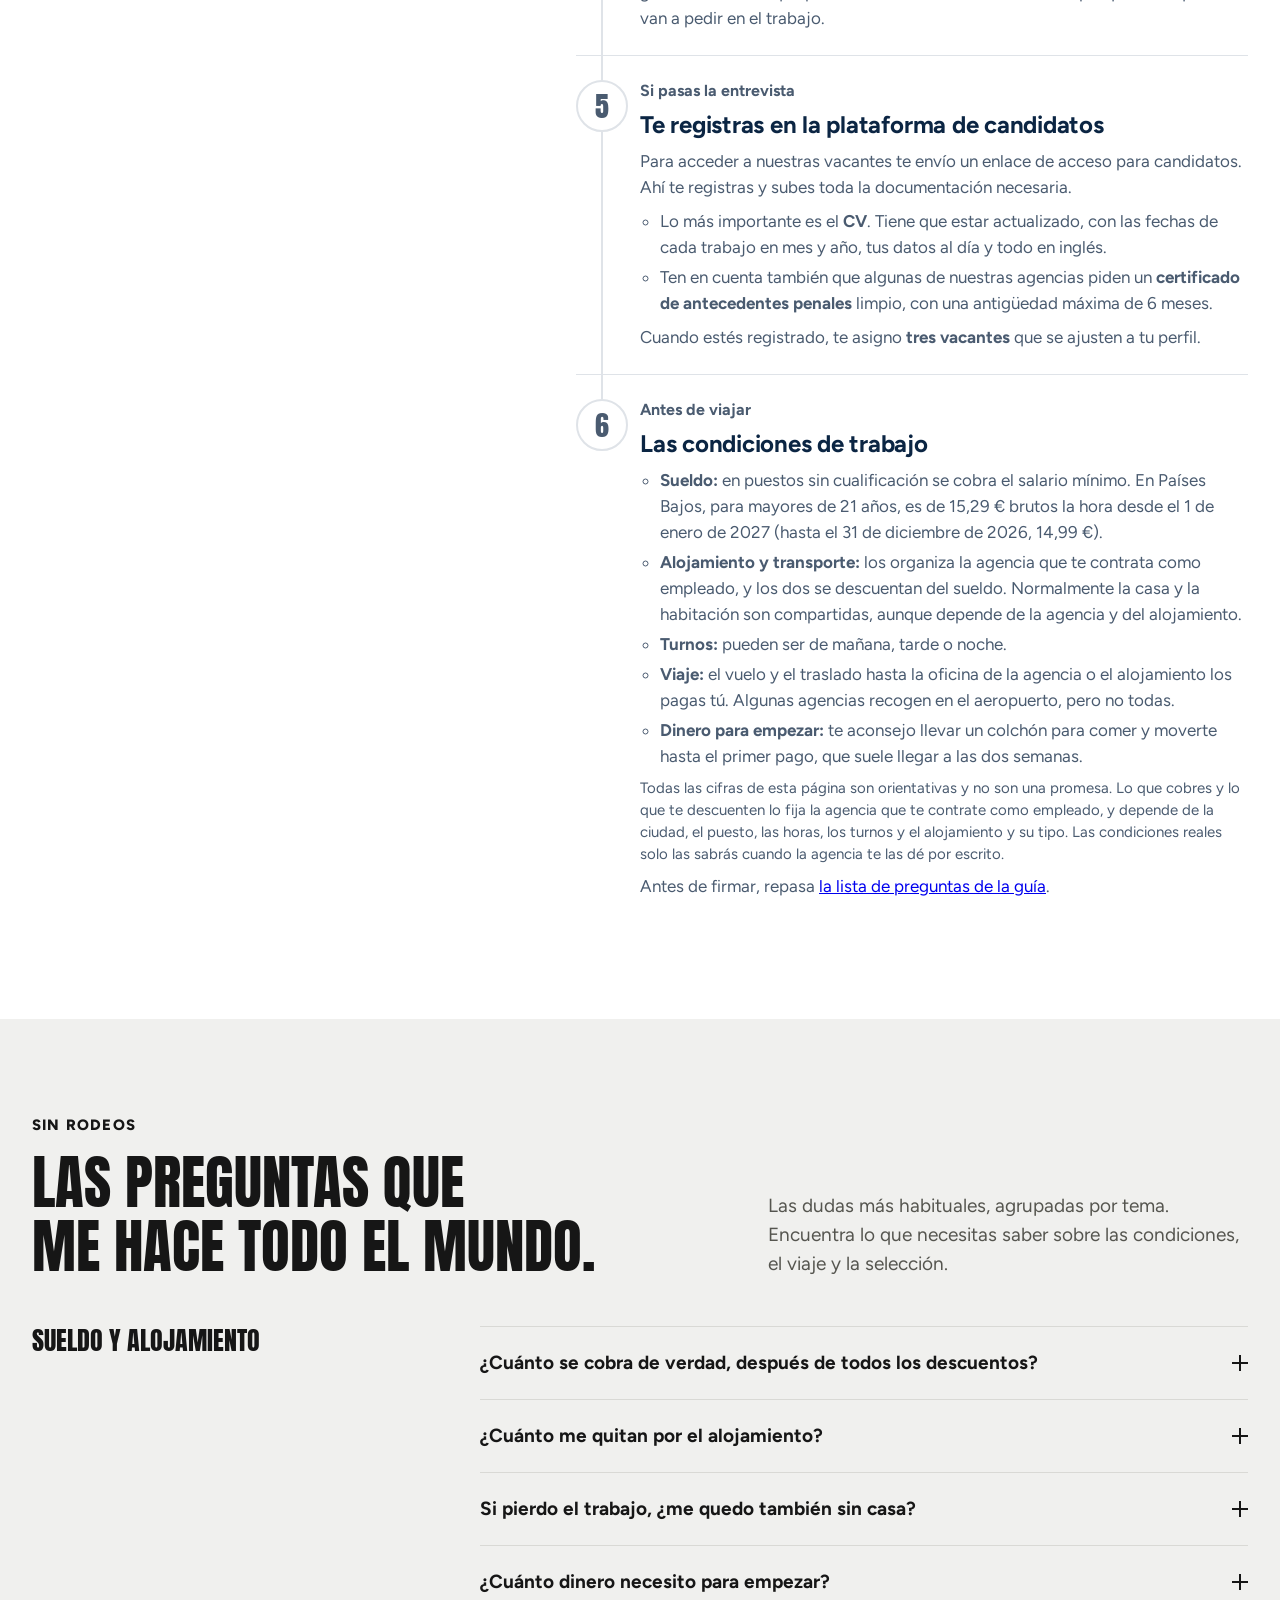
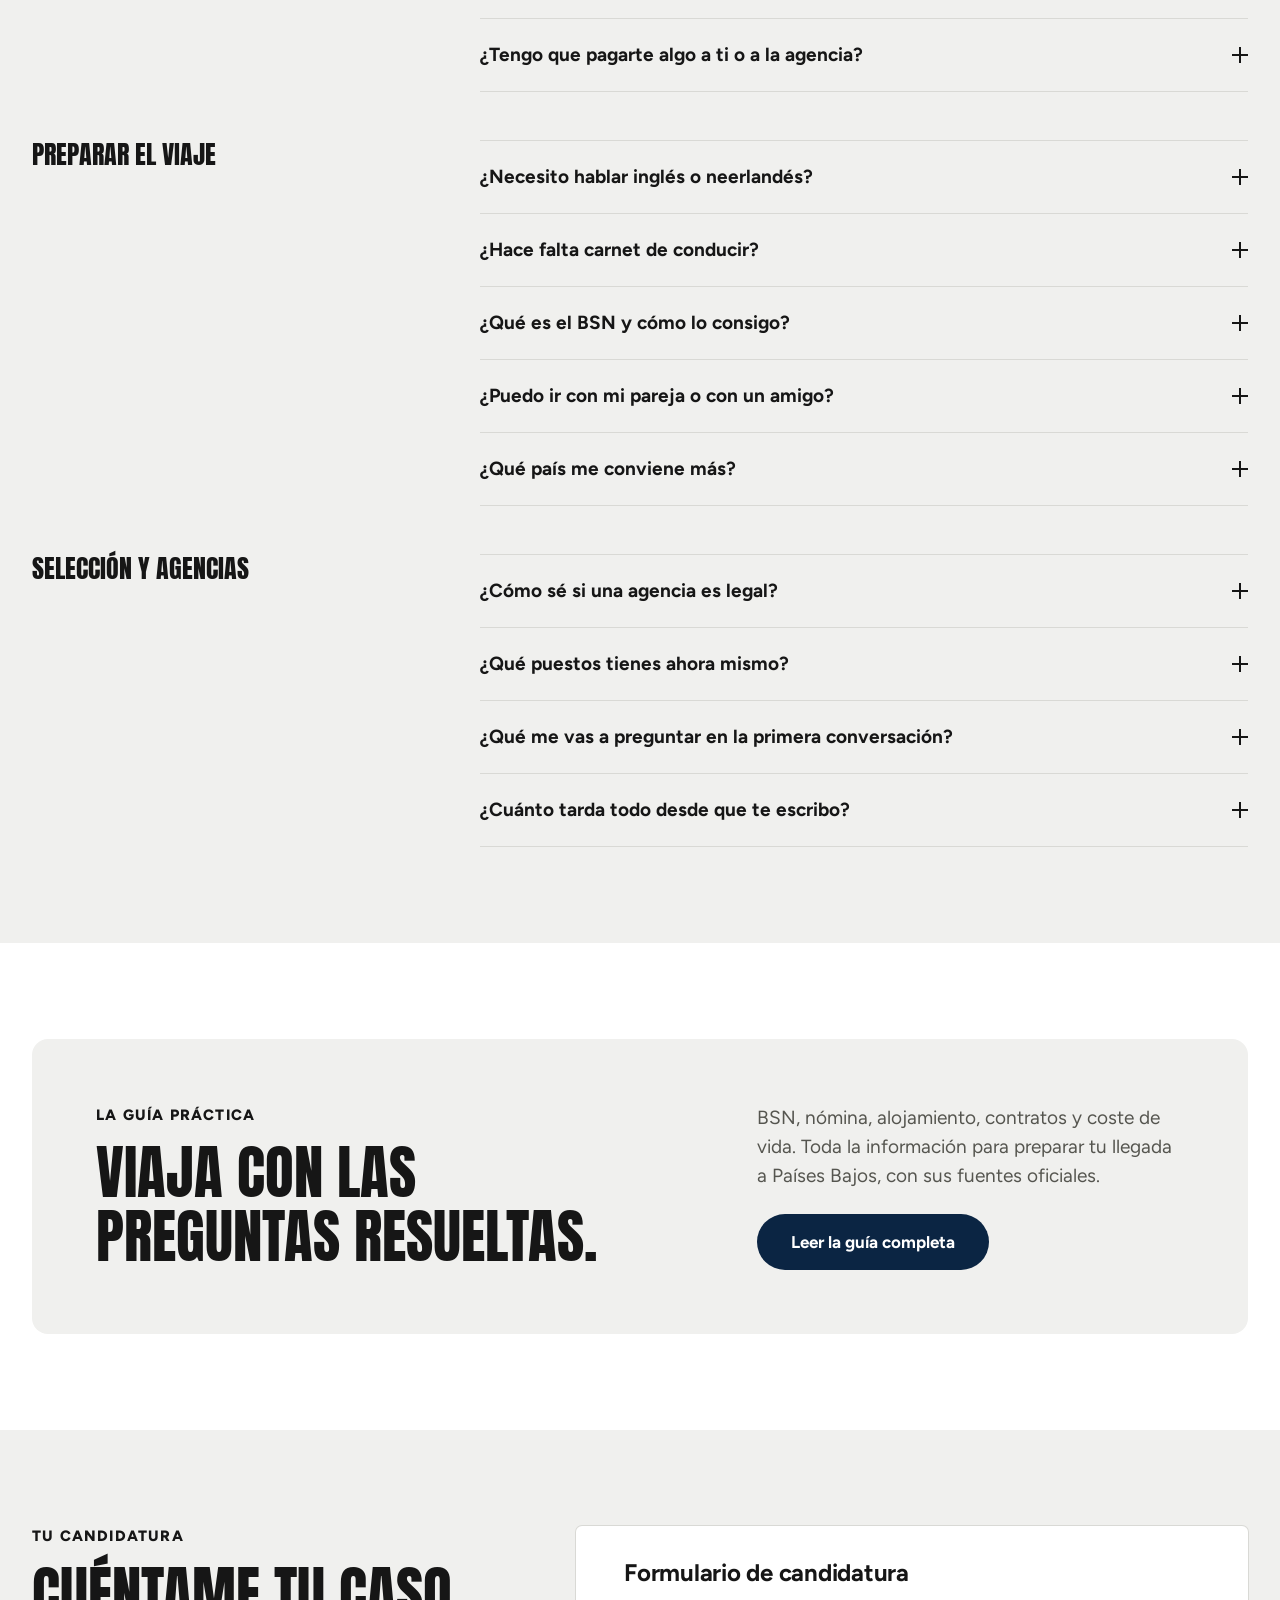
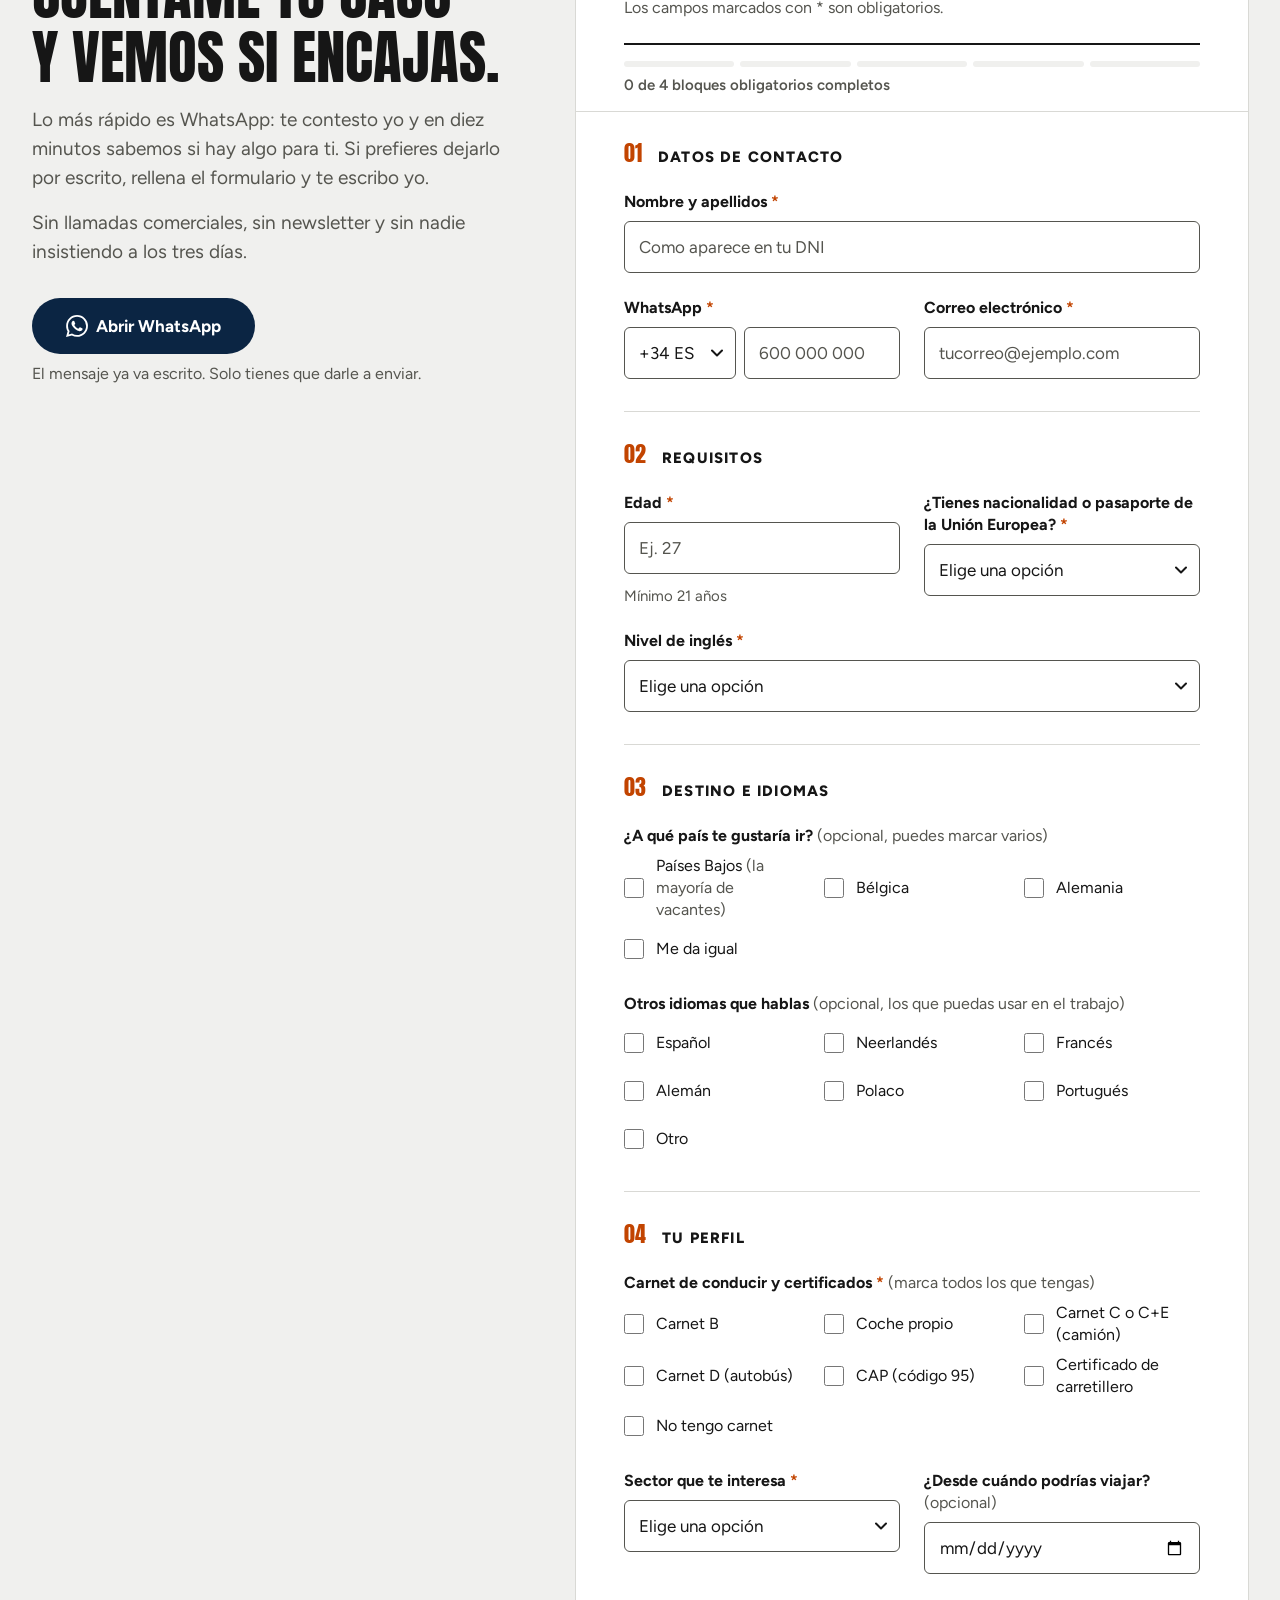
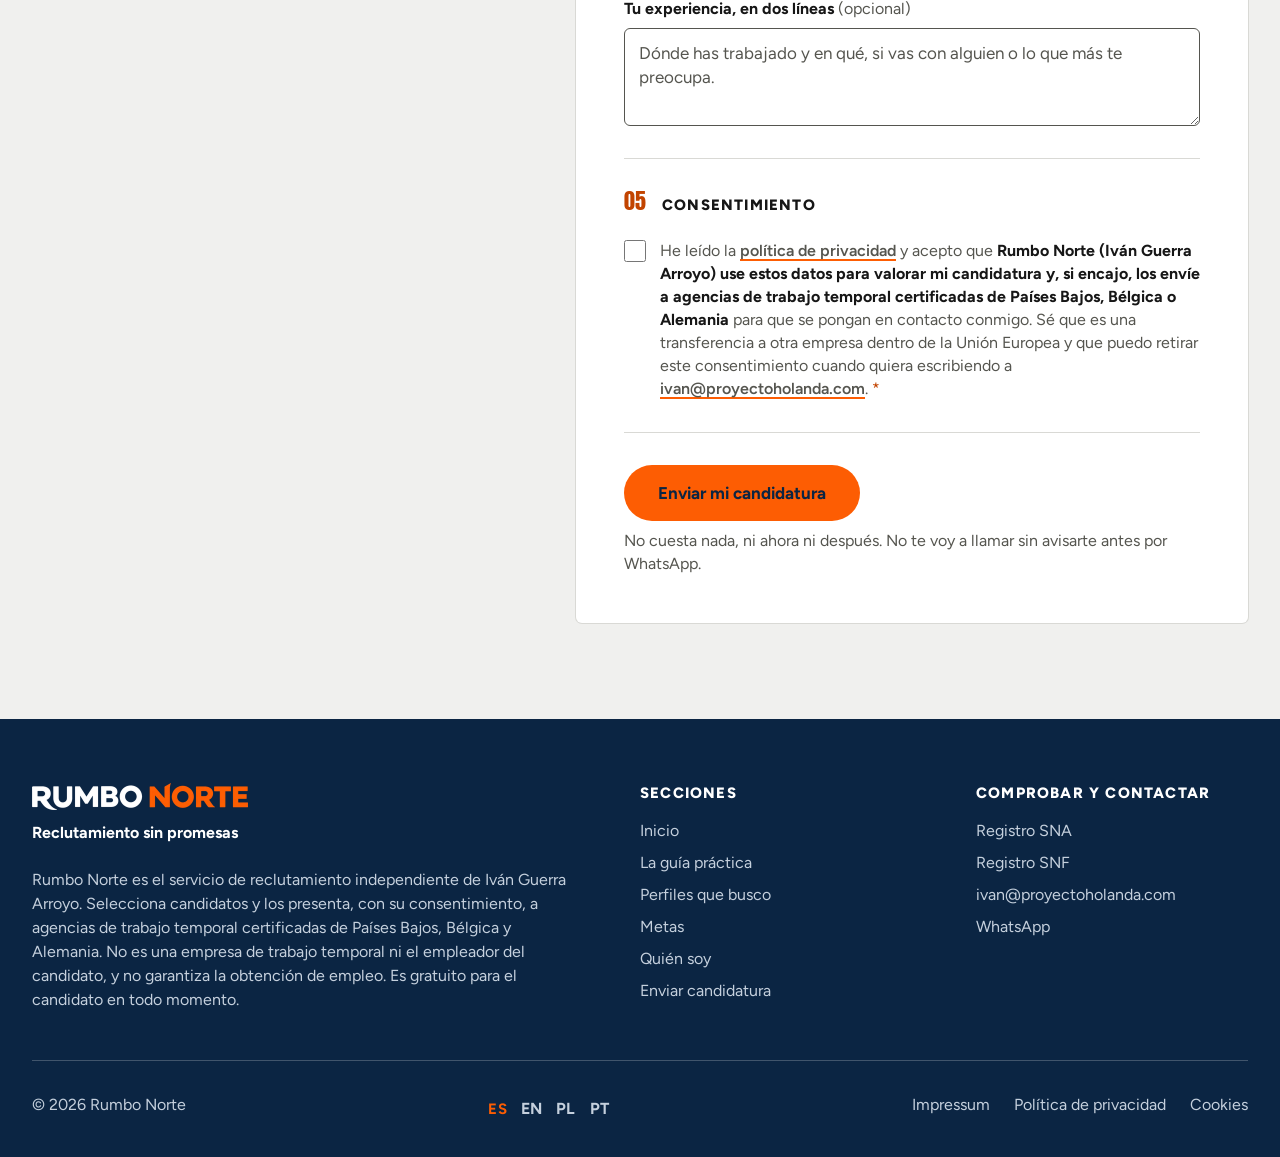
==== commit 7a3bfb35: "Web en inglés, polaco y portugués, y despliegue en Hostinger - La web entera traducida en /en/, /pl/" ====
--- a/web/index.html
+++ b/web/index.html
@@ -3,6 +3,7 @@
 <head>
 <meta charset="utf-8">
 <meta name="viewport" content="width=device-width, initial-scale=1">
+<script>document.documentElement.classList.add('rn-js')</script>
 <title>Rumbo Norte</title>
 <link rel="icon" href="assets/logos/favicon.png" type="image/png">
 <link rel="stylesheet" href="css/fuentes.css">
@@ -17,6 +18,7 @@
 <script src="lib/react.js"></script>
 <script src="lib/react-dom.js"></script>
 <script src="js/config.js"></script>
+<script src="js/contenido/textos.js"></script>
 <script src="js/bundle.js"></script>
 <script src="js/contenido/paginas.js"></script>
 <script src="js/contenido/comun.js"></script>
--- a/web/css/bundle.css
+++ b/web/css/bundle.css
@@ -252,7 +252,11 @@
 .rn-payslip-amount { font-variant-numeric: tabular-nums; white-space: nowrap; }
 .rn-prose .rn-payslip-row.is-total { border-top: 2px solid var(--charcoal); font-weight: 800; }
 .rn-prose .rn-payslip-row.is-sub { font-weight: 700; }
-.rn-payslip.is-live .rn-payslip-row:not(.is-done) { opacity: .3; }
+/* Las filas que faltan por descontar se distinguen por color y marcador, no por transparencia:
+   el texto mantiene el contraste (6,6:1) en todos los pasos de la animación. */
+.rn-payslip.is-live .rn-payslip-row { box-shadow: inset 3px 0 0 transparent; transition: box-shadow .3s ease; }
+.rn-payslip.is-live .rn-payslip-row:not(.is-done), .rn-payslip.is-live .rn-payslip-row:not(.is-done) strong { color: var(--charcoal-muted); }
+.rn-payslip.is-live .rn-payslip-row.is-now { box-shadow: inset 3px 0 0 var(--orange); }
 .rn-payslip.is-live .rn-payslip-row.is-now .rn-payslip-amount { color: var(--orange-deep); font-weight: 800; }
 
 /* Disclosure */
--- a/web/css/site.css
+++ b/web/css/site.css
@@ -38,3 +38,29 @@
 .rn-jobs { --rn-slim: 76px; --rn-open: calc(min(1216px, 100cqi - 64px) - (var(--rn-n, 6) - 1) * (var(--rn-slim) + var(--rn-gap))); }
 /* Hero: con movimiento permitido el avión y la chincheta no se pintan quietos antes del vuelo; js/heroe.js los hace aparecer. */
 @media (prefers-reduced-motion: no-preference) { .rn-hero-map-plane, .rn-hero-map-pin { opacity: 0; } }
+
+/* Selector de idioma: en la cabecera de escritorio, dentro del menú móvil y en el pie. */
+.rn-langs { display: flex; align-items: center; gap: 2px; margin: 0; padding: 0; list-style: none; }
+.rn-lang { display: inline-flex; align-items: center; justify-content: center; min-width: 32px; min-height: 32px; padding: 0 4px; box-sizing: border-box; border-radius: var(--radius-sm); color: var(--on-navy); font-size: 15px; line-height: 20px; font-weight: 700; letter-spacing: .04em; text-decoration: none; }
+a.rn-lang:hover { text-decoration: underline; text-underline-offset: 5px; text-decoration-color: var(--orange); }
+a.rn-lang:focus-visible { outline: 3px solid var(--on-navy); outline-offset: 1px; }
+.rn-lang.is-current { color: var(--orange); }
+.rn-header-langs { padding-left: var(--space-4); border-left: 1px solid rgba(255, 255, 255, .25); }
+.rn-menu-langs { gap: var(--space-2); padding: var(--space-4) var(--space-2) var(--space-2); }
+.rn-menu-langs .rn-lang { min-width: 44px; min-height: 44px; font-size: 17px; }
+.rn-footer-langs { margin-top: var(--space-2); }
+
+/* Sin JavaScript (o hasta que arranca), nada depende de la hamburguesa ni de abrir una tarjeta:
+   el menú se ve como una fila de enlaces y las tarjetas enseñan su cifra y su texto. */
+html:not(.rn-js) .rn-card { min-height: 0; }
+html:not(.rn-js) .rn-card-toggle { display: none; }
+html:not(.rn-js) .rn-card-art { position: static; }
+html:not(.rn-js) .rn-card-more { position: static; padding: var(--space-6) var(--space-8) var(--space-8); opacity: 1; transform: none; }
+html:not(.rn-js) .rn-card:hover .rn-card-art { transform: none; opacity: 1; }
+@container (max-width: 760px) {
+  html:not(.rn-js) .rn-header { flex-wrap: wrap; }
+  html:not(.rn-js) .rn-header-burger { display: none; }
+  html:not(.rn-js) .rn-header-nav { display: flex; flex-wrap: wrap; order: 3; width: 100%; gap: var(--space-2) var(--space-4); margin: 0; }
+  html:not(.rn-js) .rn-header-nav .rn-btn { display: none; }
+  .rn-header-langs { padding-left: 0; border-left: 0; }
+}
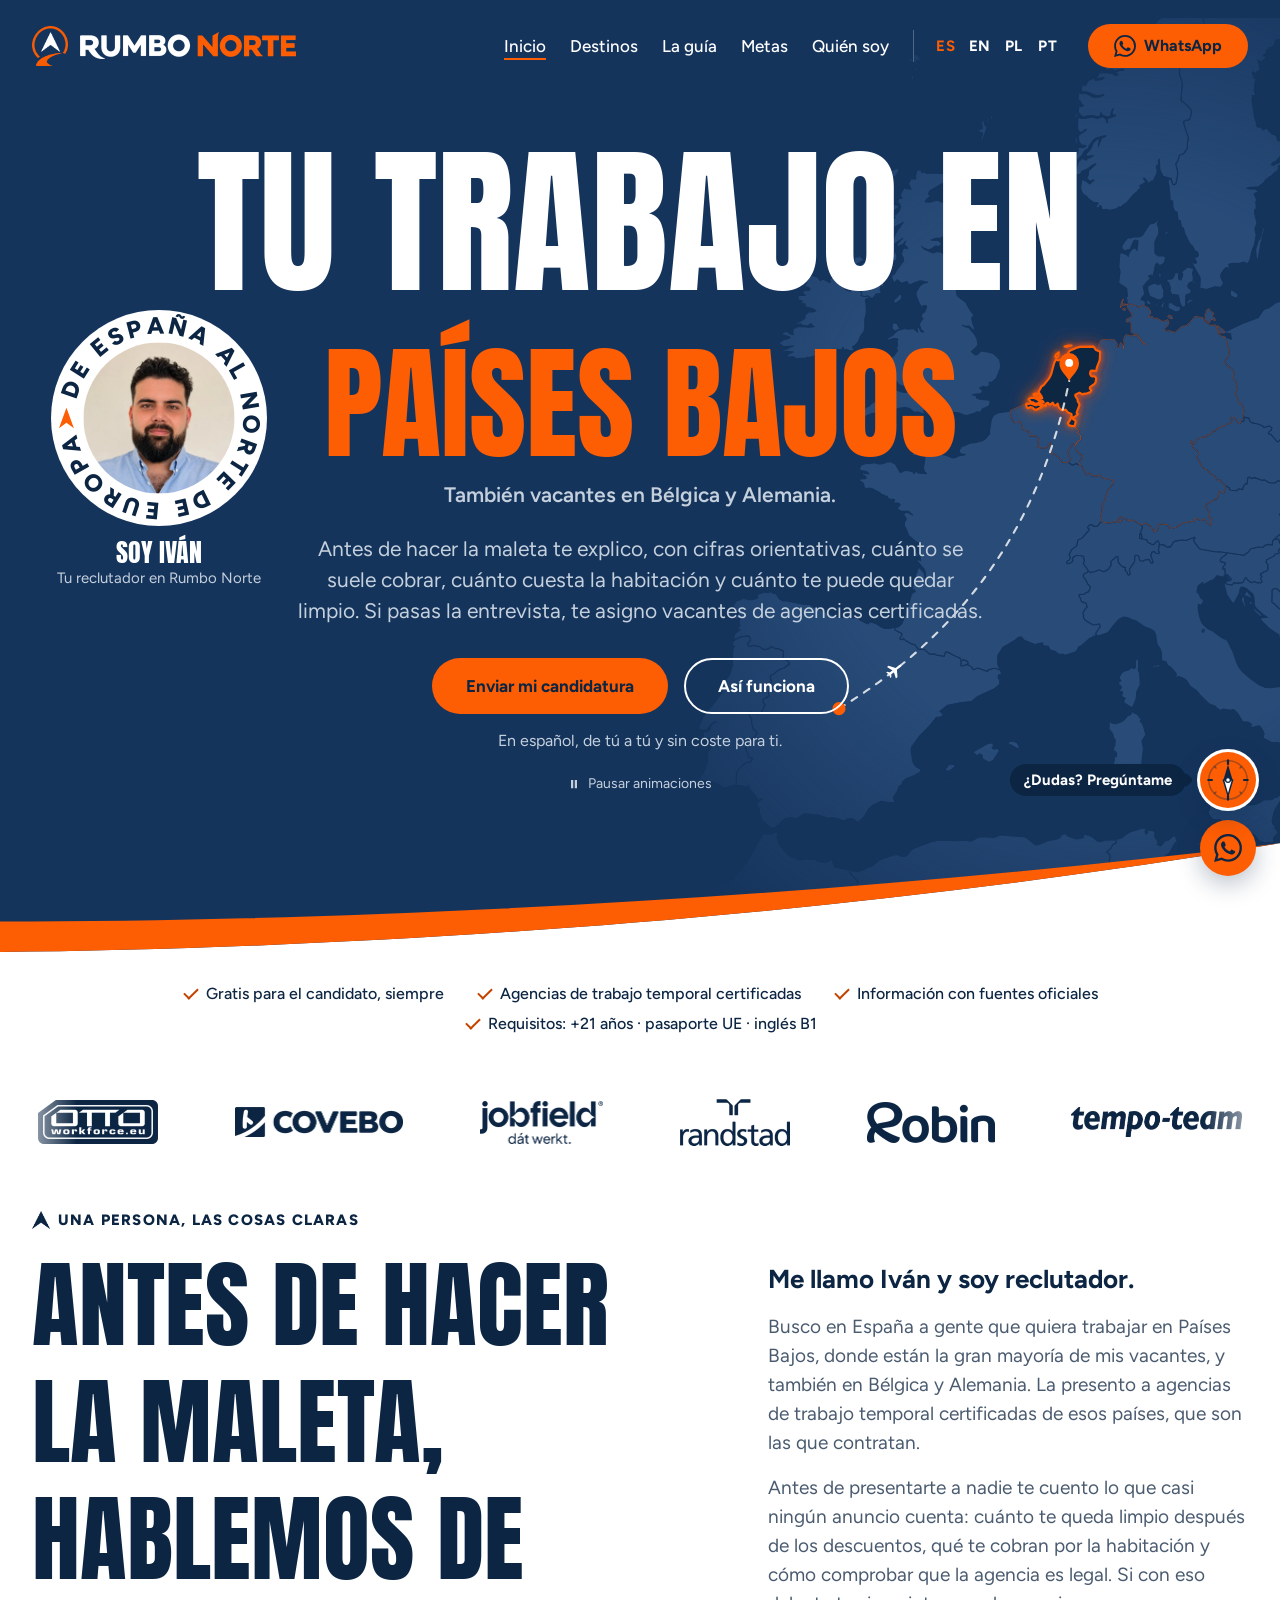
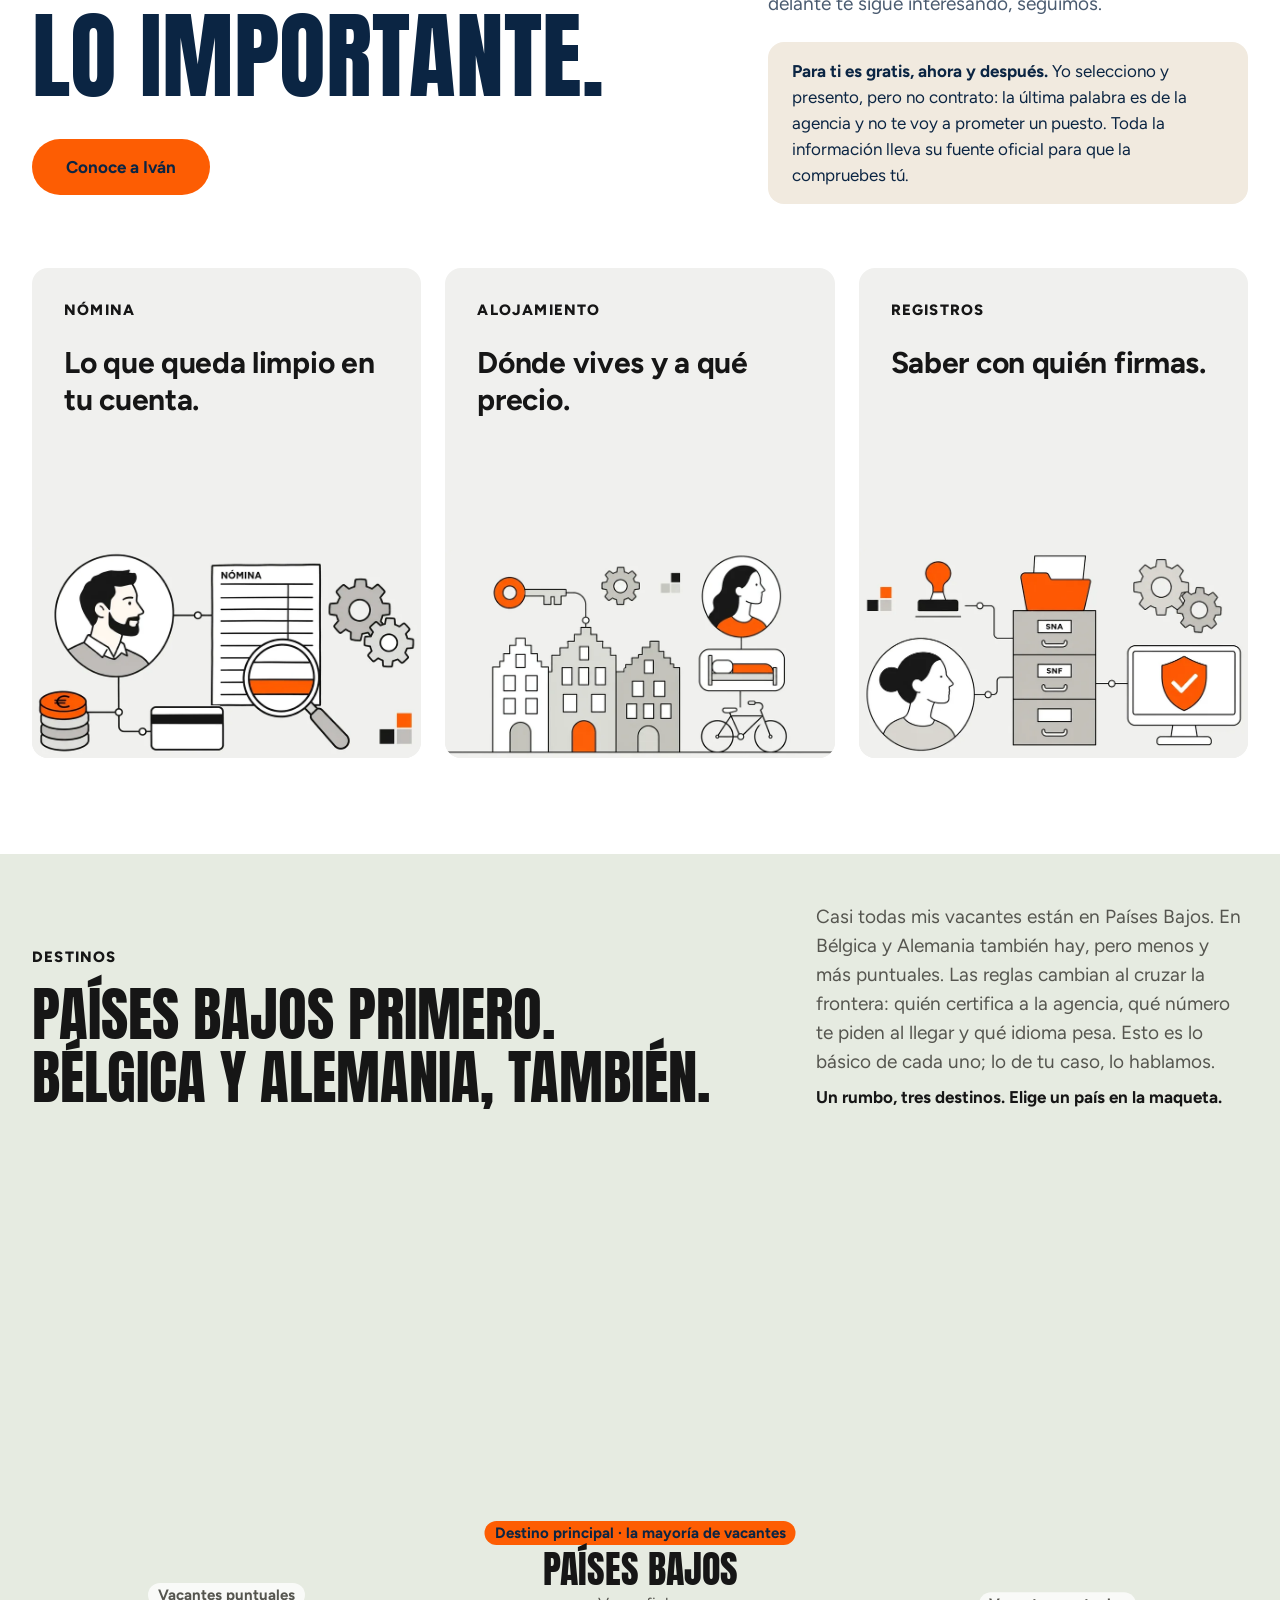
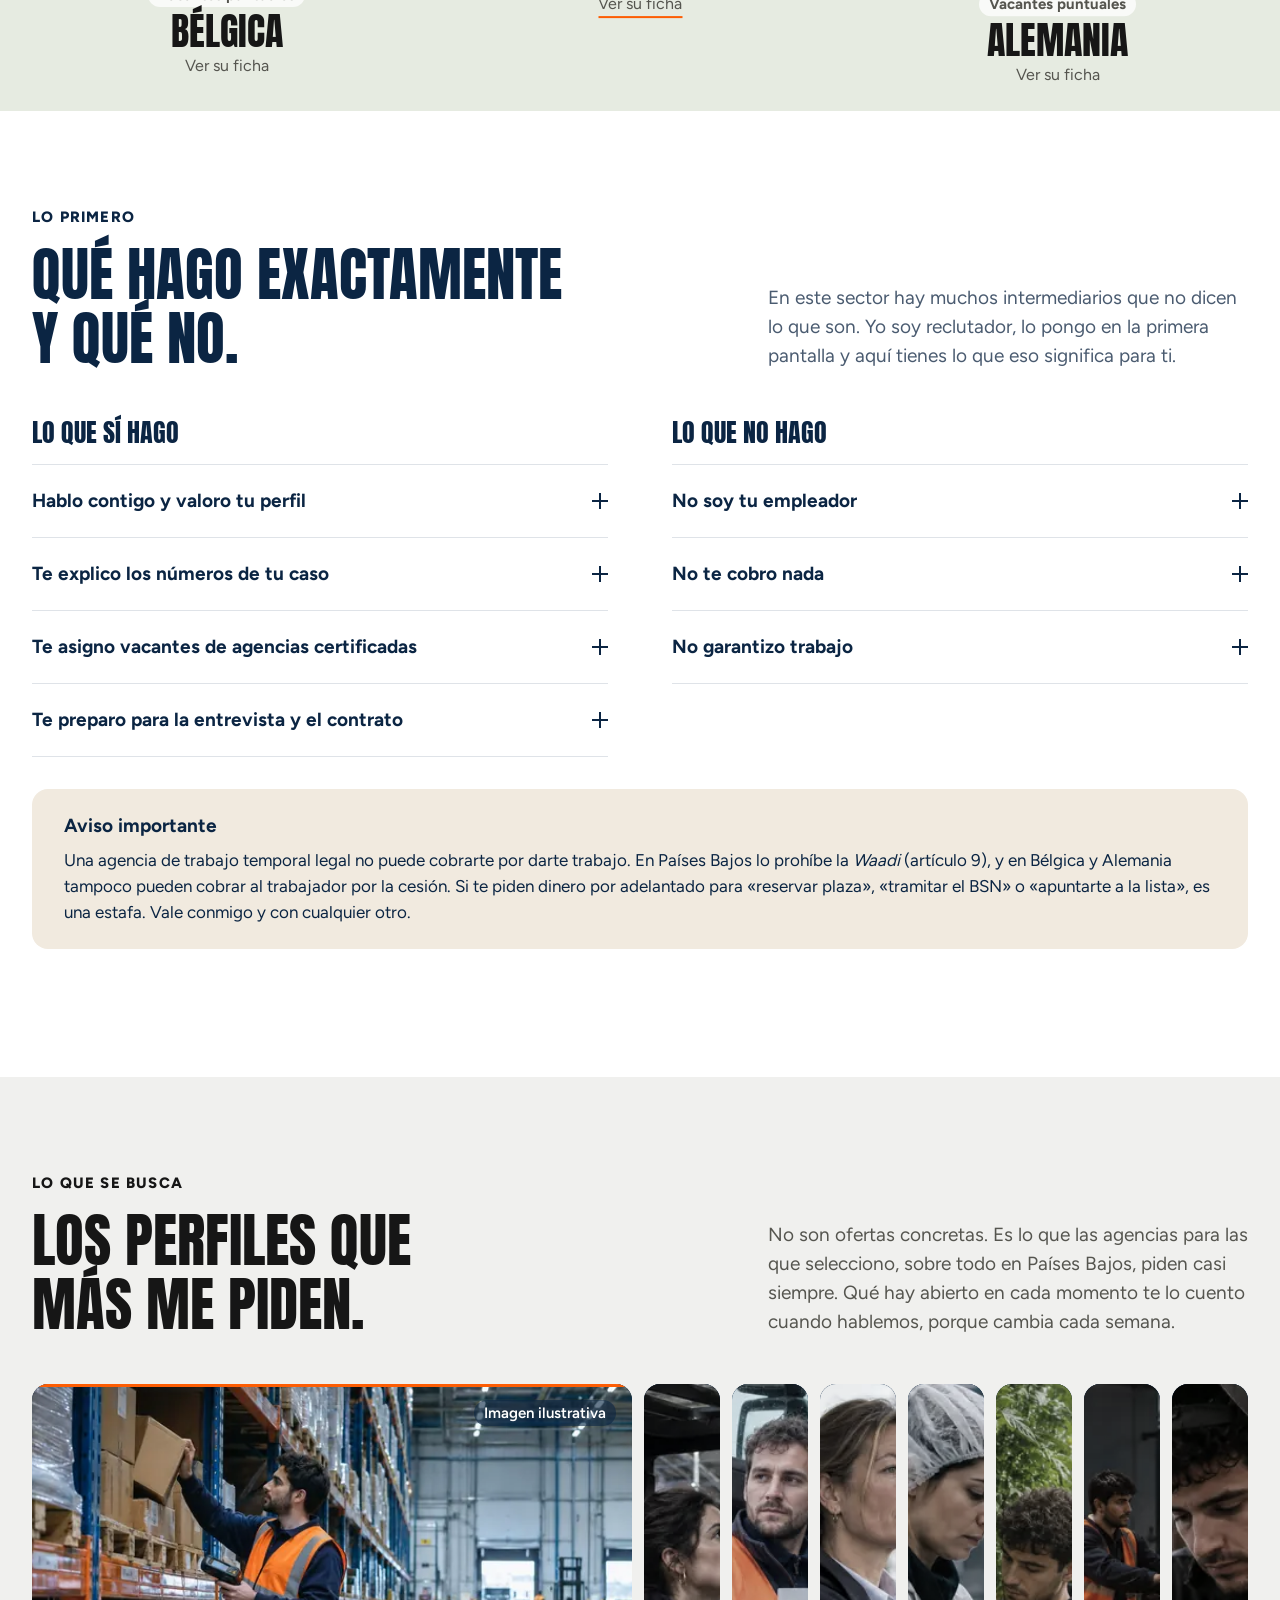
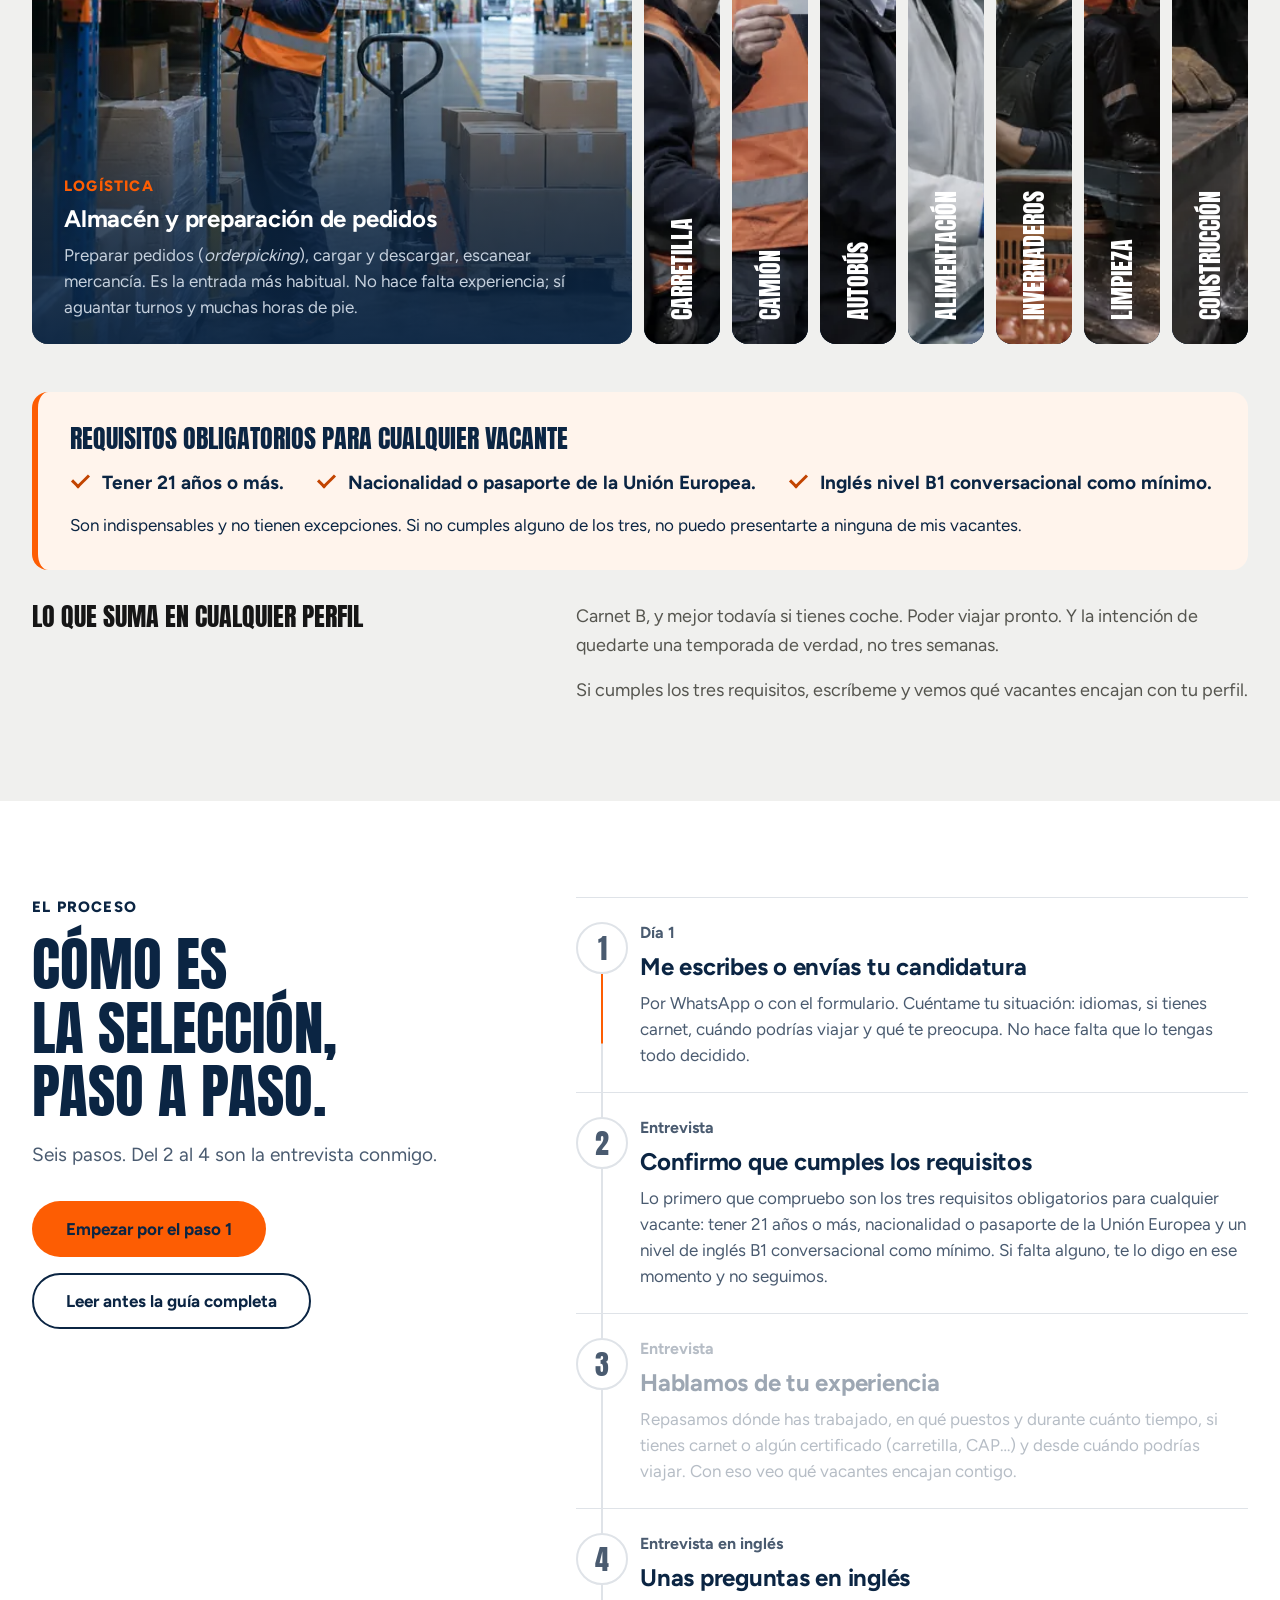
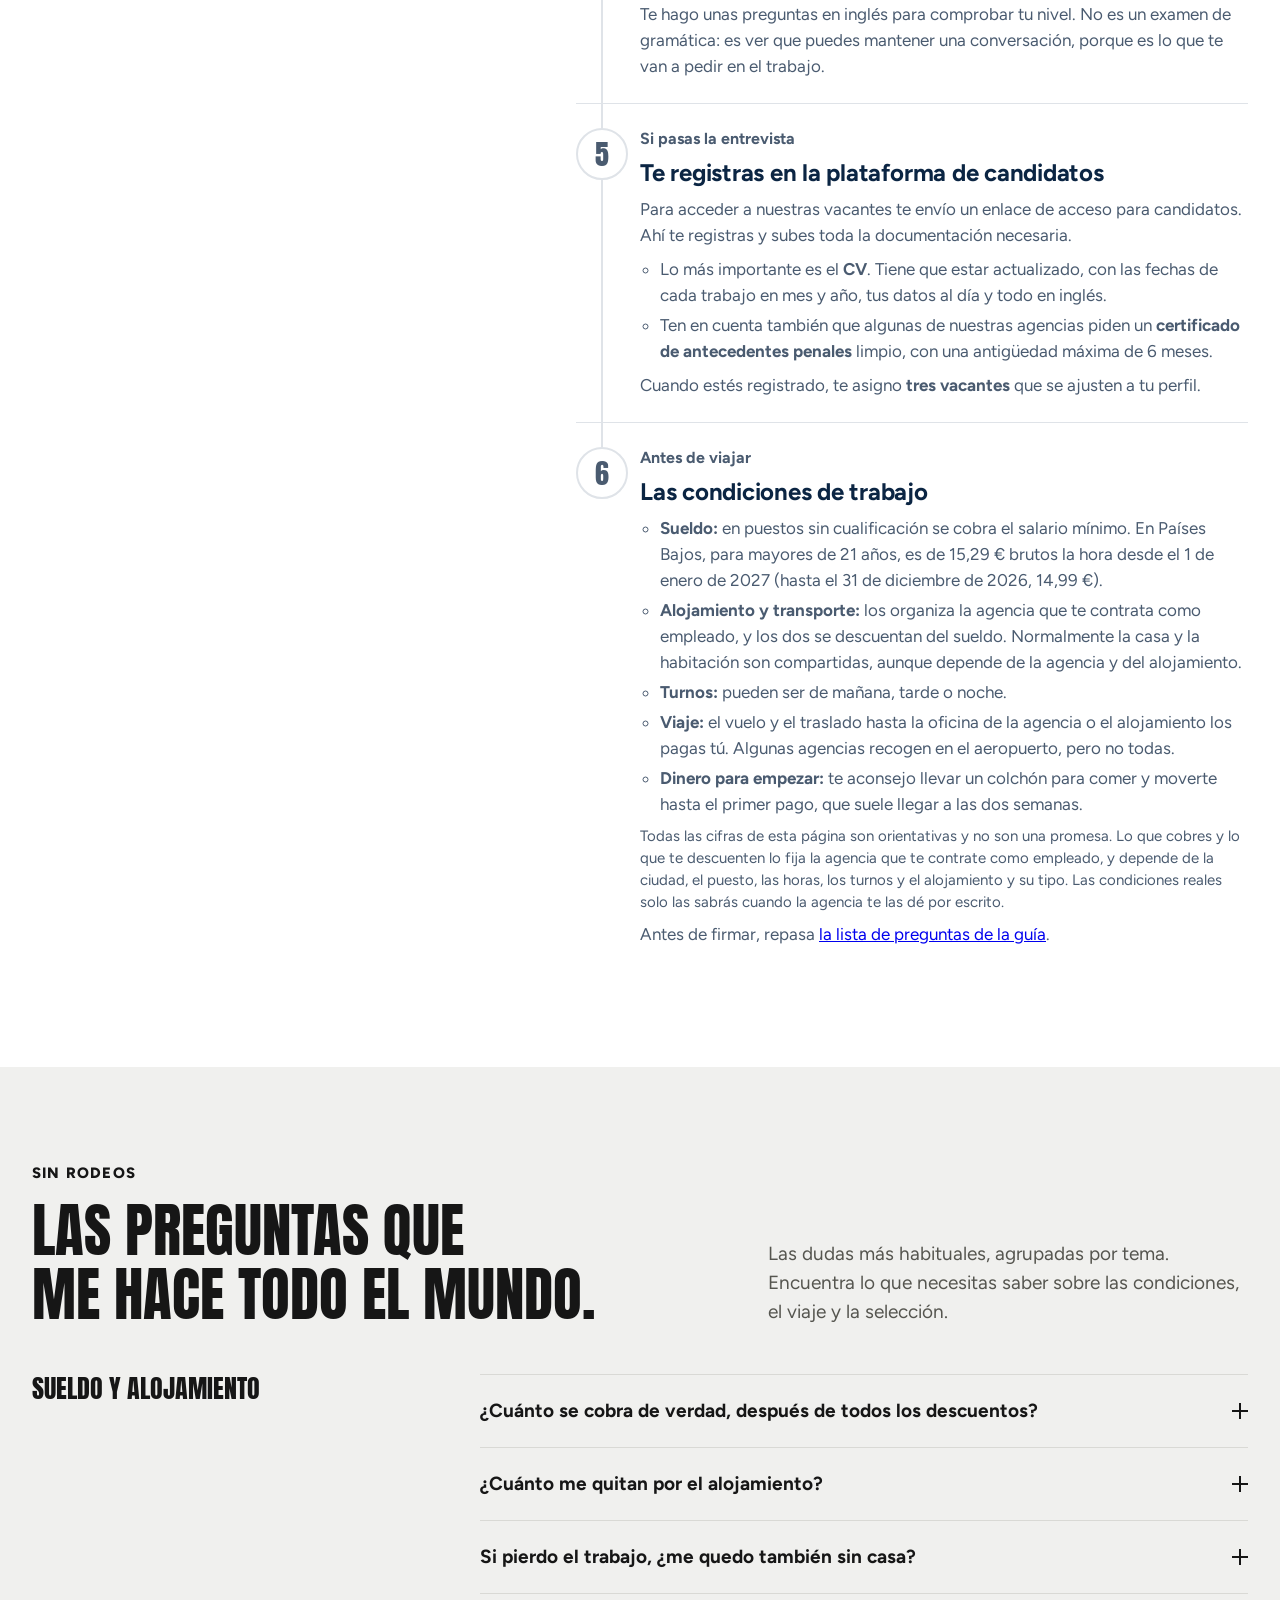
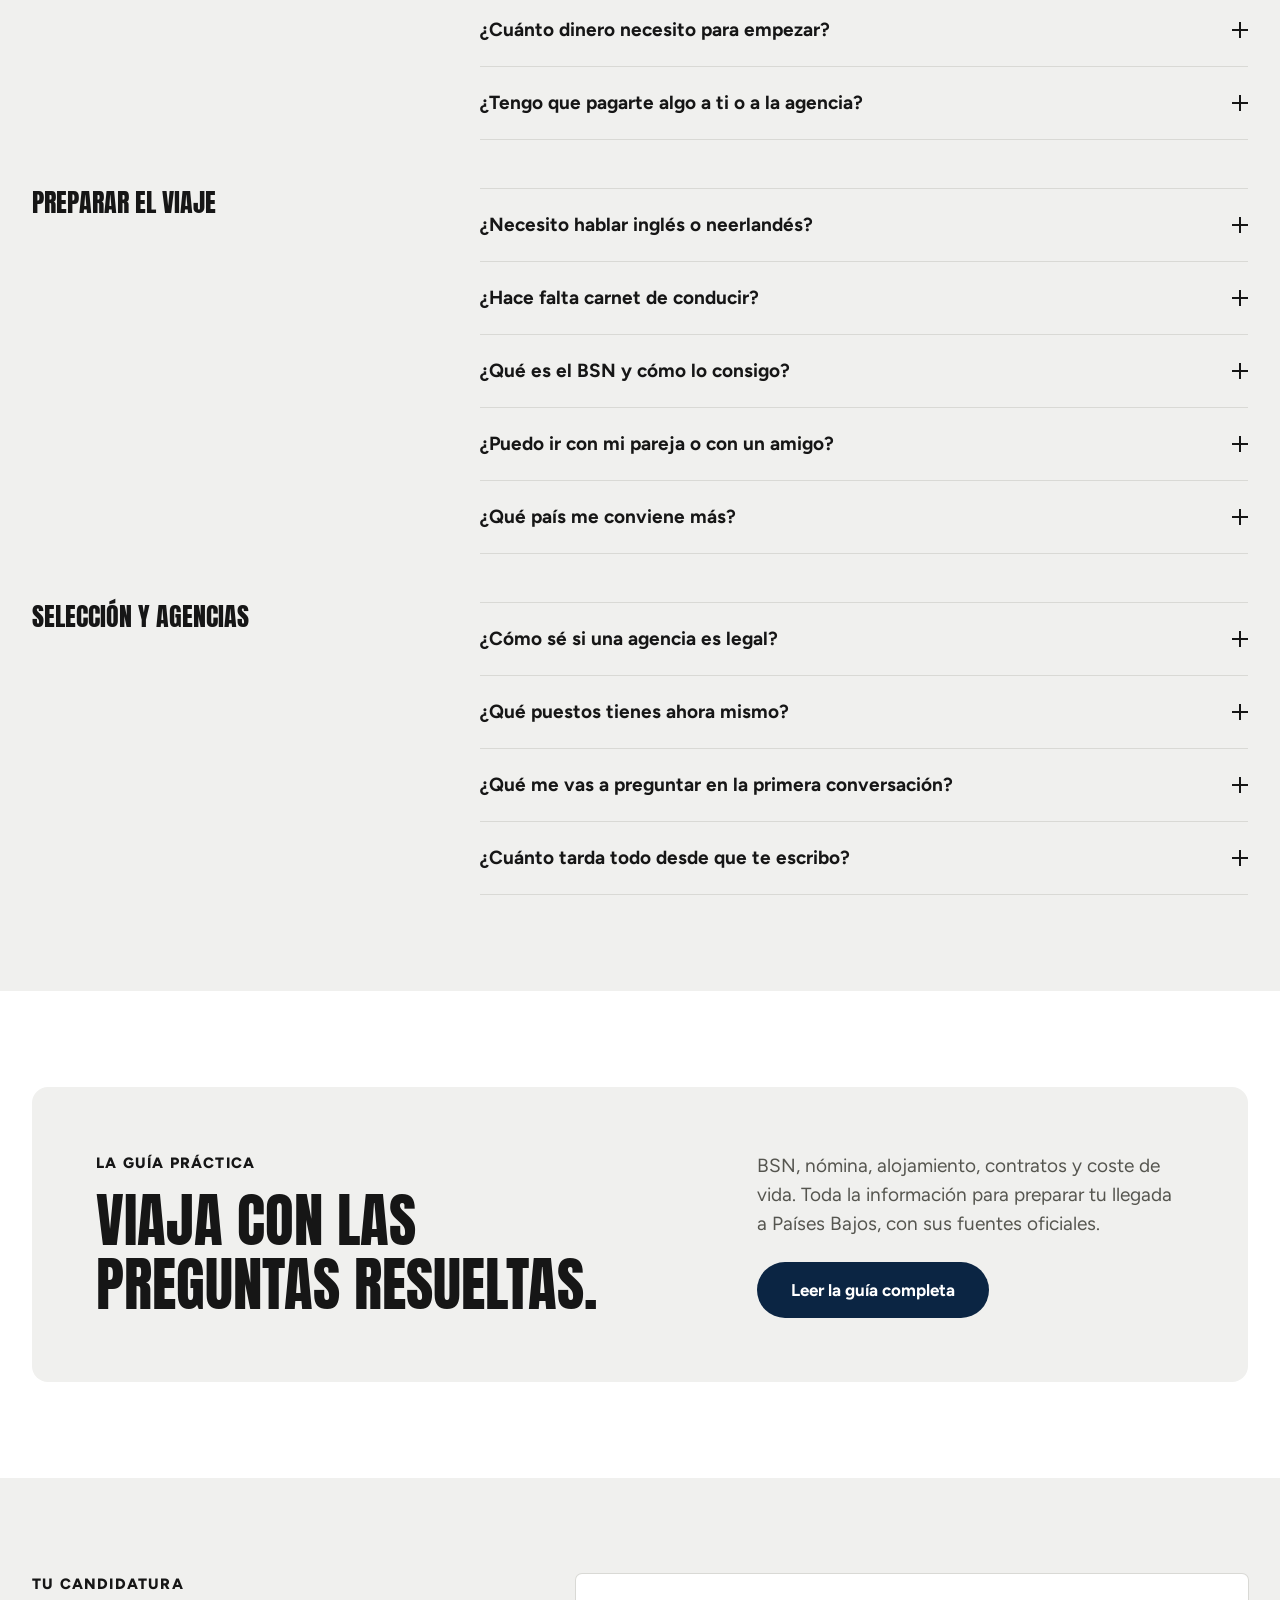
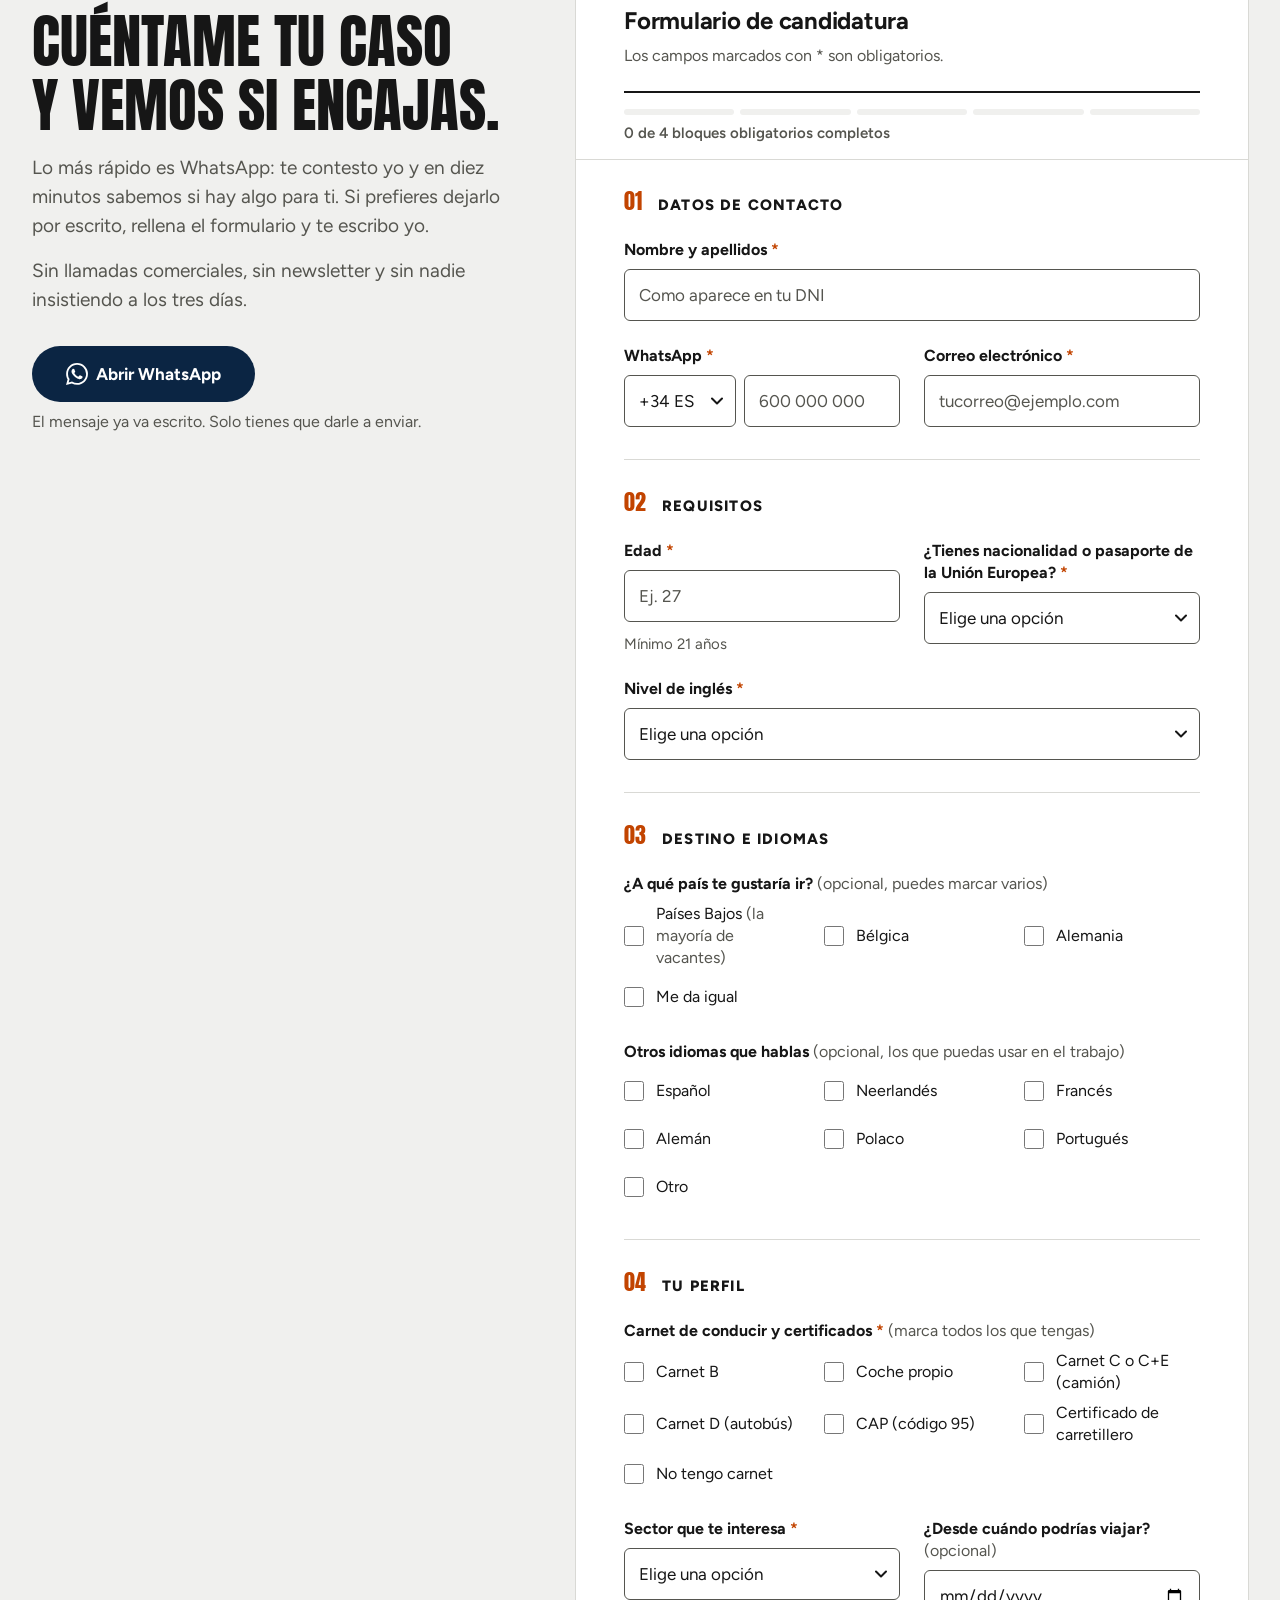
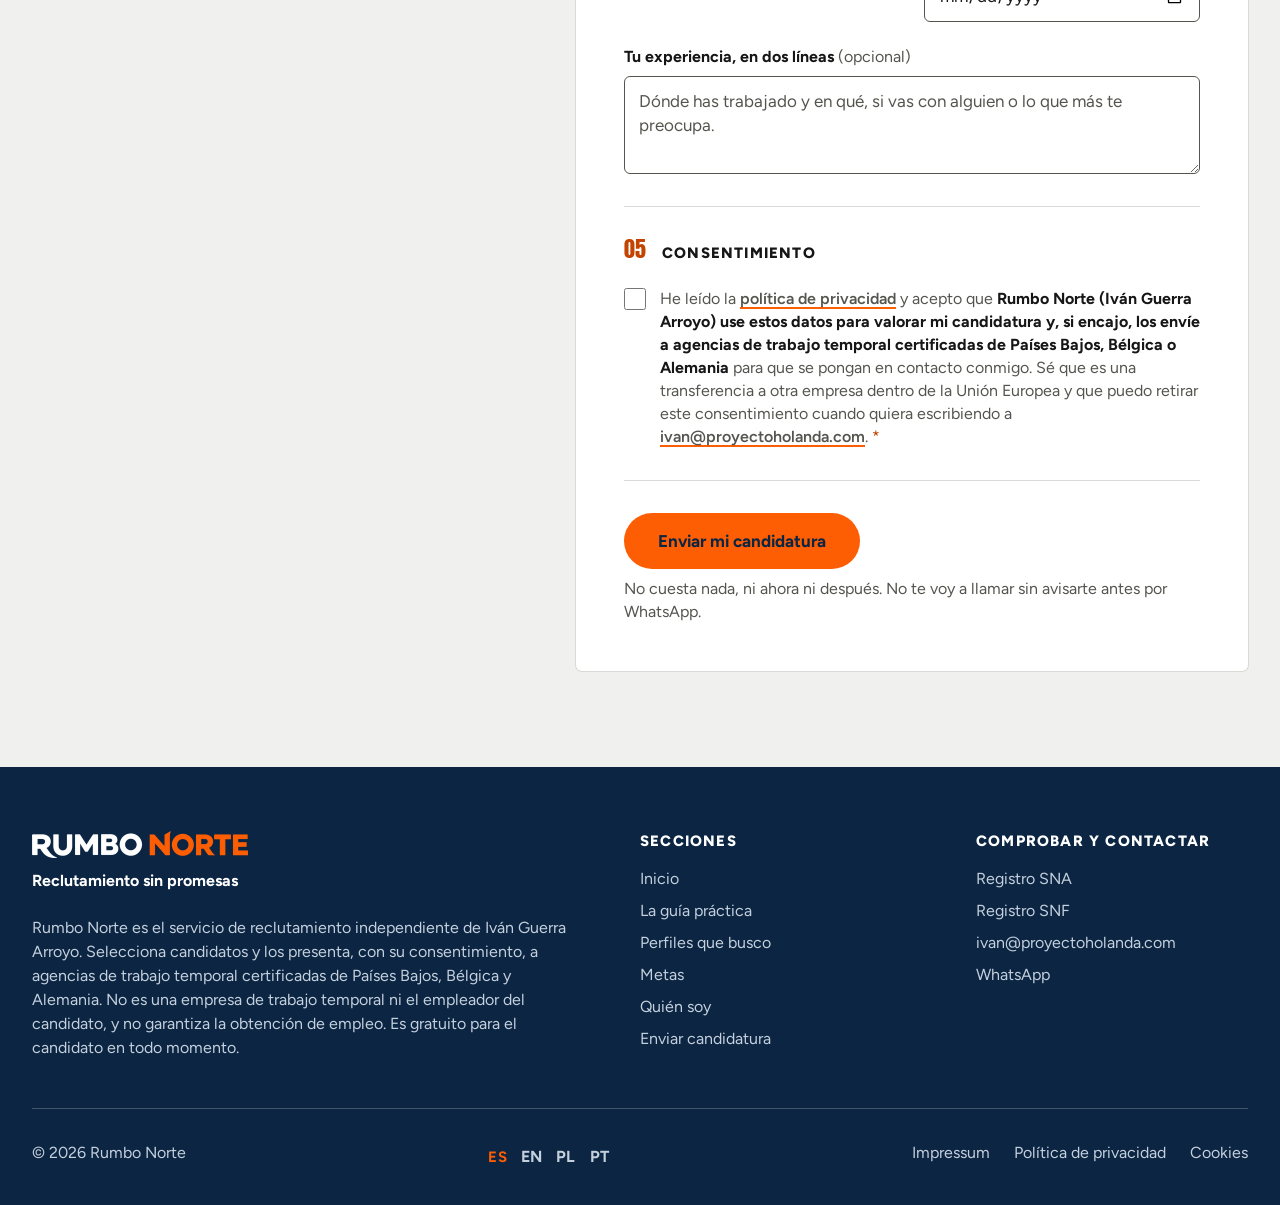
==== commit d36aff86: "Pausa de animaciones, escena 3D más ligera y aviso de requisitos - Botón «Pausar animaciones» en el " ====
--- a/web/index.html
+++ b/web/index.html
@@ -3,7 +3,7 @@
 <head>
 <meta charset="utf-8">
 <meta name="viewport" content="width=device-width, initial-scale=1">
-<script>document.documentElement.classList.add('rn-js')</script>
+<script>var d=document.documentElement;d.classList.add('rn-js');try{if(localStorage.getItem('rn-quieto'))d.classList.add('rn-quieto')}catch(e){}</script>
 <title>Rumbo Norte</title>
 <link rel="icon" href="assets/logos/favicon.png" type="image/png">
 <link rel="stylesheet" href="css/fuentes.css">
--- a/web/css/site.css
+++ b/web/css/site.css
@@ -64,3 +64,23 @@
   html:not(.rn-js) .rn-header-nav .rn-btn { display: none; }
   .rn-header-langs { padding-left: 0; border-left: 0; }
 }
+
+/* «Pausar animaciones»: botón discreto bajo los botones del hero. Sin JavaScript no hace falta (nada se
+   mueve en bucle) y con movimiento reducido tampoco. */
+.rn-motion { display: inline-flex; align-items: center; gap: 8px; margin-top: var(--space-4); min-height: 32px; padding: 4px 10px; border: 0; border-radius: var(--radius-pill); background: transparent; color: var(--on-navy-muted); font: inherit; font-size: 14px; line-height: 20px; cursor: pointer; }
+.rn-motion svg { width: 12px; height: 12px; fill: currentColor; }
+.rn-motion:hover { color: var(--on-navy); text-decoration: underline; text-underline-offset: 4px; }
+.rn-motion:focus-visible { outline: 3px solid var(--on-navy); outline-offset: 2px; }
+html:not(.rn-js) .rn-motion { display: none; }
+@media (prefers-reduced-motion: reduce) { .rn-motion { display: none; } }
+
+/* Con las animaciones pausadas se detiene todo lo que da vueltas o se desliza solo. */
+.rn-quieto .rn-sticker-ring, .rn-quieto .rn-hero-map-origin-ring, .rn-quieto .rn-logostrip-track, .rn-quieto .rn-bru-face .rn-bru-needle { animation-play-state: paused; }
+.rn-quieto .rn-hero-map-origin-ring { opacity: 0; }
+.rn-quieto .rn-jobs.is-auto .rn-job-time { visibility: hidden; }
+/* El carrusel de logos también se para mientras se recorre con el teclado. */
+.rn-logostrip:focus-within .rn-logostrip-track { animation-play-state: paused; }
+
+/* Aviso de requisito no cumplido en el formulario: visible pero sin parecer un error de escritura. */
+.rn-form-warn:empty { display: none; }
+.rn-form-warn p { margin: 0; padding: var(--space-4); border-left: 4px solid var(--orange); border-radius: var(--radius-sm); background: var(--surface); color: var(--charcoal); font-size: 16px; line-height: 24px; }
